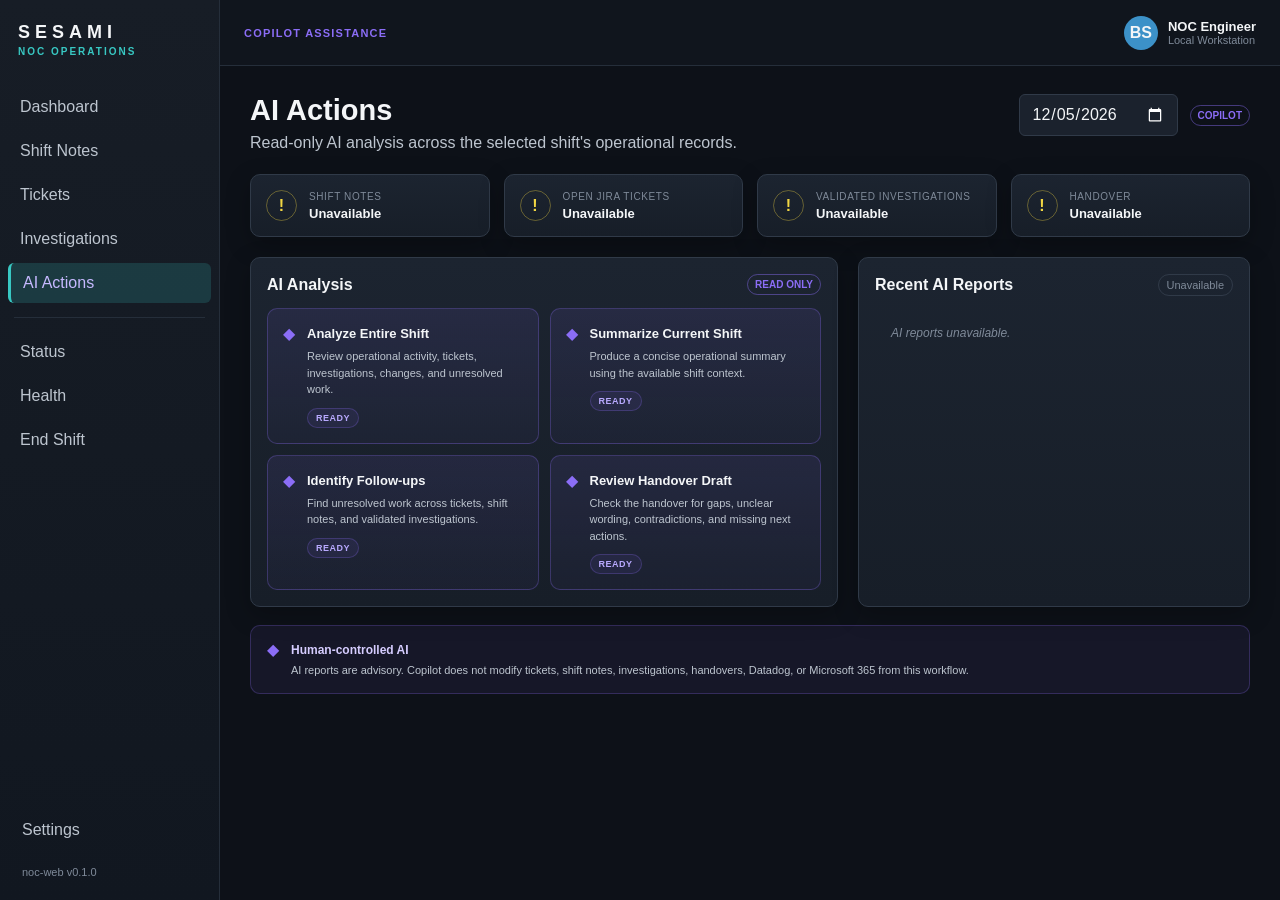
==== frontend/ai-actions.html @ e4ac190d "Complete read-only NOC data integrations" ====
<!DOCTYPE html>
<html lang="en">

<head>
    <meta charset="UTF-8">
    <meta name="viewport" content="width=device-width, initial-scale=1.0">

    <title>SES NOC Operations - AI Actions</title>

    <link rel="stylesheet" href="css/theme.css">
    <link rel="stylesheet" href="css/layout.css">
    <link rel="stylesheet" href="css/components.css">
</head>


<body>

    <div class="app-shell">

        <aside class="sidebar">

            <div class="brand">
                <div class="brand-name">SESAMI</div>
                <div class="brand-subtitle">NOC OPERATIONS</div>
            </div>

            <nav class="nav">

                <a class="nav-item" href="index.html">
                    Dashboard
                </a>

                <a class="nav-item" href="shift-notes.html">
                    Shift Notes
                </a>

                <a class="nav-item" href="tickets.html">
                    Tickets
                </a>

                <a class="nav-item" href="investigations.html">
                    Investigations
                </a>

                <a class="nav-item ai active" href="ai-actions.html">
                    AI Actions
                </a>

                <div class="nav-divider"></div>

                <a class="nav-item" href="#">
                    Status
                </a>

                <a class="nav-item" href="#">
                    Health
                </a>

                <a class="nav-item" href="end-shift.html">
                    End Shift
                </a>

            </nav>

            <div class="sidebar-bottom">

                <div class="nav-item">
                    Settings
                </div>

                <div class="version">
                    noc-web v0.1.0
                </div>

            </div>

        </aside>


        <main class="main">

            <header class="topbar">

                <div class="ai-page-label">
                    COPILOT ASSISTANCE
                </div>

                <div class="profile">

                    <div class="avatar">
                        BS
                    </div>

                    <div>
                        <div class="profile-name">
                            NOC Engineer
                        </div>

                        <div class="profile-subtitle">
                            Local Workstation
                        </div>
                    </div>

                </div>

            </header>


            <section class="content">

                <div class="page-header">

                    <div>

                        <h1>AI Actions</h1>

                        <p>
                            Read-only AI analysis across the selected shift's
                            operational records.
                        </p>

                    </div>

                    <div class="page-controls">

                        <input id="ai-date" class="date-control" type="date">

                        <span class="ai-badge">
                            COPILOT
                        </span>

                    </div>

                </div>


                <!-- CONTEXT -->

                <section class="ai-context-grid">

                    <article class="panel ai-context-card">

                        <div id="context-shift-notes-icon" class="ai-context-status success">
                            ✓
                        </div>

                        <div>
                            <div class="ai-context-label">
                                Shift Notes
                            </div>

                            <div id="context-shift-notes" class="ai-context-value">
                                Checking...
                            </div>
                        </div>

                    </article>


                    <article class="panel ai-context-card">

                        <div id="context-tickets-icon" class="ai-context-status success">
                            ✓
                        </div>

                        <div>
                            <div class="ai-context-label">
                                Open Jira Tickets
                            </div>

                            <div id="context-tickets" class="ai-context-value">
                                Checking...
                            </div>
                        </div>

                    </article>


                    <article class="panel ai-context-card">

                        <div id="context-investigations-icon" class="ai-context-status success">
                            ✓
                        </div>

                        <div>
                            <div class="ai-context-label">
                                Validated Investigations
                            </div>

                            <div id="context-investigations" class="ai-context-value">
                                Checking...
                            </div>
                        </div>

                    </article>


                    <article class="panel ai-context-card">

                        <div id="context-handover-icon" class="ai-context-status warning-text">
                            ○
                        </div>

                        <div>
                            <div class="ai-context-label">
                                Handover
                            </div>

                            <div id="context-handover" class="ai-context-value">
                                Checking...
                            </div>
                        </div>

                    </article>

                </section>


                <section class="ai-layout">

                    <!-- ACTIONS -->

                    <article class="panel">

                        <div class="panel-header">
                            <h2>AI Analysis</h2>

                            <span class="ai-badge">
                                READ ONLY
                            </span>
                        </div>


                        <div class="ai-action-list">

                            <button class="ai-action-card" type="button" data-action="analysis">

                                <div class="ai-action-icon">
                                    ◆
                                </div>

                                <div>

                                    <strong>
                                        Analyze Entire Shift
                                    </strong>

                                    <p>
                                        Review operational activity, tickets,
                                        investigations, changes, and unresolved work.
                                    </p>

                                    <div class="ai-action-state">
                                        Ready
                                    </div>

                                </div>

                            </button>


                            <button class="ai-action-card" type="button" data-action="summary">

                                <div class="ai-action-icon">
                                    ◆
                                </div>

                                <div>

                                    <strong>
                                        Summarize Current Shift
                                    </strong>

                                    <p>
                                        Produce a concise operational summary using
                                        the available shift context.
                                    </p>

                                    <div class="ai-action-state">
                                        Ready
                                    </div>

                                </div>

                            </button>


                            <button class="ai-action-card" type="button" data-action="followups">

                                <div class="ai-action-icon">
                                    ◆
                                </div>

                                <div>

                                    <strong>
                                        Identify Follow-ups
                                    </strong>

                                    <p>
                                        Find unresolved work across tickets,
                                        shift notes, and validated investigations.
                                    </p>

                                    <div class="ai-action-state">
                                        Ready
                                    </div>

                                </div>

                            </button>


                            <button class="ai-action-card" type="button" data-action="handover">

                                <div class="ai-action-icon">
                                    ◆
                                </div>

                                <div>

                                    <strong>
                                        Review Handover Draft
                                    </strong>

                                    <p>
                                        Check the handover for gaps, unclear wording,
                                        contradictions, and missing next actions.
                                    </p>

                                    <div class="ai-action-state">
                                        Ready
                                    </div>

                                </div>

                            </button>

                        </div>

                    </article>


                    <!-- REPORTS -->

                    <article class="panel">

                        <div class="panel-header">

                            <h2>
                                Recent AI Reports
                            </h2>

                            <span id="ai-report-count" class="count-badge">
                                0 reports
                            </span>

                        </div>


                        <div id="ai-report-list" class="ai-report-list">

                        </div>

                    </article>

                </section>


                <!-- SAFETY NOTICE -->

                <section class="ai-safety-notice">

                    <div class="ai-safety-icon">
                        ◆
                    </div>

                    <div>

                        <strong>
                            Human-controlled AI
                        </strong>

                        <p>
                            AI reports are advisory. Copilot does not modify
                            tickets, shift notes, investigations, handovers,
                            Datadog, or Microsoft 365 from this workflow.
                        </p>

                    </div>

                </section>

            </section>

        </main>

    </div>

    <!-- AI REPORT MODAL -->

    <div id="ai-report-modal" class="modal-backdrop hidden">

        <div class="modal-card ai-report-modal">

            <div class="modal-header">

                <div>

                    <div class="ai-report-kicker">
                        AI REPORT
                    </div>

                    <h2 id="ai-report-title">
                    </h2>

                    <p id="ai-report-file">
                    </p>

                </div>

                <button id="close-ai-report" class="modal-close" type="button" aria-label="Close">
                    ×
                </button>

            </div>


            <div id="ai-report-content" class="ai-report-content"></div>


            <div class="modal-actions">

                <button id="close-ai-report-button" class="button" type="button">
                    Close
                </button>

            </div>

        </div>

    </div>

    <script type="module">

        import {
            getAiReport,
            getAiReports,
            getDashboard,
            getShiftNotes,
            getTickets,
            getInvestigations
        } from "./js/api.js";

        const reportModal =
            document.querySelector(
                "#ai-report-modal"
            );


        const reportTitle =
            document.querySelector(
                "#ai-report-title"
            );


        const reportFile =
            document.querySelector(
                "#ai-report-file"
            );


        const reportContent =
            document.querySelector(
                "#ai-report-content"
            );


        const reportCloseX =
            document.querySelector(
                "#close-ai-report"
            );


        const reportCloseButton =
            document.querySelector(
                "#close-ai-report-button"
            );

        const aiDate =
            document.querySelector(
                "#ai-date"
            );

        const reportList =
            document.querySelector(
                "#ai-report-list"
            );

        const reportCount =
            document.querySelector(
                "#ai-report-count"
            );

        const contextShiftNotes =
            document.querySelector(
                "#context-shift-notes"
            );

        const contextShiftNotesIcon =
            document.querySelector(
                "#context-shift-notes-icon"
            );

        const contextTickets =
            document.querySelector(
                "#context-tickets"
            );

        const contextTicketsIcon =
            document.querySelector(
                "#context-tickets-icon"
            );

        const contextInvestigations =
            document.querySelector(
                "#context-investigations"
            );


        const contextInvestigationsIcon =
            document.querySelector(
                "#context-investigations-icon"
            );

        const contextHandover =
            document.querySelector(
                "#context-handover"
            );
        const contextHandoverIcon =
            document.querySelector(
                "#context-handover-icon"
            );

        function getLocalDateString() {

            const now =
                new Date();

            const year =
                now.getFullYear();

            const month =
                String(
                    now.getMonth() + 1
                ).padStart(2, "0");

            const day =
                String(
                    now.getDate()
                ).padStart(2, "0");

            return `${year}-${month}-${day}`;
        }


        aiDate.value =
            getLocalDateString();


        function renderReports(
            reports
        ) {

            reportList.innerHTML = "";


            reportCount.textContent =
                `${reports.length} report${reports.length === 1
                    ? ""
                    : "s"
                }`;


            if (reports.length === 0) {

                reportList.innerHTML = `
            <div class="notes-empty">
                No AI reports available for this shift.
            </div>
        `;

                return;

            }


            for (const report of reports) {

                const button =
                    document.createElement(
                        "button"
                    );

                button.type =
                    "button";

                button.className =
                    "ai-report-row";


                button.innerHTML = `
            <div>

                <strong>
                    ${report.title}
                </strong>

                <span>
                    ${report.file}
                </span>

            </div>

            <span class="report-state">
                Available
            </span>
        `;


                button.addEventListener(
                    "click",
                    () => {

                        openRealReport(
                            report.name
                        );

                    }
                );


                reportList.appendChild(
                    button
                );

            }

        }

        async function loadReports() {

            try {

                const response =
                    await getAiReports(
                        aiDate.value
                    );


                renderReports(
                    response.reports
                );

            } catch (error) {

                console.error(
                    "AI report load failed:",
                    error
                );


                reportCount.textContent =
                    "Unavailable";


                reportList.innerHTML = `
        <div class="notes-empty">
            AI reports unavailable.
        </div>
    `;

            }

        }

        async function loadContext() {

            try {

                const [
                    notes,
                    tickets,
                    investigations,
                    dashboard
                ] = await Promise.all([
                    getShiftNotes(
                        aiDate.value
                    ),
                    getTickets(),
                    getInvestigations(
                        aiDate.value
                    ),
                    getDashboard(
                        aiDate.value
                    )
                ]);


                if (notes.exists) {

                    contextShiftNotes.textContent =
                        `${notes.activity.length} entries`;

                    contextShiftNotesIcon.textContent =
                        "✓";

                    contextShiftNotesIcon.classList.remove(
                        "warning-text"
                    );

                    contextShiftNotesIcon.classList.add(
                        "success"
                    );

                } else {

                    contextShiftNotes.textContent =
                        "Not available";

                    contextShiftNotesIcon.textContent =
                        "○";

                    contextShiftNotesIcon.classList.remove(
                        "success"
                    );

                    contextShiftNotesIcon.classList.add(
                        "warning-text"
                    );

                }


                contextTickets.textContent =
                    `${tickets.tickets.length} record${tickets.tickets.length === 1
                        ? ""
                        : "s"
                    }`;


                contextInvestigations.textContent =
                    `${investigations.count} record${investigations.count === 1
                        ? ""
                        : "s"
                    }`;


                if (investigations.count > 0) {

                    contextInvestigationsIcon.textContent =
                        "✓";

                    contextInvestigationsIcon.classList.remove(
                        "warning-text"
                    );

                    contextInvestigationsIcon.classList.add(
                        "success"
                    );

                } else {

                    contextInvestigationsIcon.textContent =
                        "○";

                    contextInvestigationsIcon.classList.remove(
                        "success"
                    );

                    contextInvestigationsIcon.classList.add(
                        "warning-text"
                    );

                }


                if (dashboard.handover === "created") {

                    contextHandover.textContent =
                        "Created";

                    contextHandoverIcon.textContent =
                        "✓";

                    contextHandoverIcon.classList.remove(
                        "warning-text"
                    );

                    contextHandoverIcon.classList.add(
                        "success"
                    );

                } else {

                    contextHandover.textContent =
                        "Not created";

                    contextHandoverIcon.textContent =
                        "○";

                    contextHandoverIcon.classList.remove(
                        "success"
                    );

                    contextHandoverIcon.classList.add(
                        "warning-text"
                    );

                }


            } catch (error) {

                console.error(
                    "AI context load failed:",
                    error
                );


                contextShiftNotes.textContent =
                    "Unavailable";

                contextTicketsIcon.textContent =
                    "!";

                contextTicketsIcon.classList.remove(
                    "success"
                );

                contextTicketsIcon.classList.add(
                    "warning-text"
                );

                contextShiftNotesIcon.textContent =
                    "!";

                contextShiftNotesIcon.classList.remove(
                    "success"
                );

                contextShiftNotesIcon.classList.add(
                    "warning-text"
                );

                contextTickets.textContent =
                    "Unavailable";

                contextInvestigations.textContent =
                    "Unavailable";

                contextInvestigationsIcon.textContent =
                    "!";

                contextInvestigationsIcon.classList.remove(
                    "success"
                );

                contextInvestigationsIcon.classList.add(
                    "warning-text"
                );

                contextHandover.textContent =
                    "Unavailable";

                contextHandoverIcon.textContent =
                    "!";

                contextHandoverIcon.classList.remove(
                    "success"
                );

                contextHandoverIcon.classList.add(
                    "warning-text"
                );

            }

        }


        async function openRealReport(
            reportName
        ) {

            try {

                const report =
                    await getAiReport(
                        aiDate.value,
                        reportName
                    );


                reportTitle.textContent =
                    report.title;


                reportFile.textContent =
                    report.file;


                reportContent.textContent =
                    report.content;


                reportModal.classList.remove(
                    "hidden"
                );

            } catch (error) {

                console.error(
                    "AI report detail load failed:",
                    error
                );

            }

        }


        function hideReportModal() {

            reportModal.classList.add(
                "hidden"
            );

        }

        aiDate.addEventListener(
            "change",
            () => {

                hideReportModal();

                loadReports();
                loadContext();

            }
        );

        reportCloseX.addEventListener(
            "click",
            hideReportModal
        );


        reportCloseButton.addEventListener(
            "click",
            hideReportModal
        );


        reportModal.addEventListener(
            "click",
            event => {

                if (
                    event.target === reportModal
                ) {

                    hideReportModal();

                }

            }
        );


        document.addEventListener(
            "keydown",
            event => {

                if (
                    event.key === "Escape" &&
                    !reportModal.classList.contains(
                        "hidden"
                    )
                ) {

                    hideReportModal();

                }

            }
        );

        loadReports();
        loadContext();

    </script>

</body>

</html>
---- frontend/css/theme.css ----
:root {
    color-scheme: dark;

    --bg-main: #0d1118;
    --bg-header: #10151d;
    --bg-sidebar: #171d26;
    --bg-card: #1b222d;
    --bg-card-hover: #222b38;
    --bg-input: #151c25;

    --border: #303a48;
    --border-soft: #252e3a;

    --text-primary: #f4f6f8;
    --text-secondary: #bdc5cf;
    --text-muted: #7f8a99;

    --ses-teal: #38c8c3;
    --ses-teal-dark: #187f80;
    --ses-purple: #8b6df6;

    --success: #4bc96b;
    --warning: #f2d743;
    --danger: #ee625e;
    --neutral: #9ca6b3;

    --radius-sm: 6px;
    --radius-md: 10px;
    --radius-lg: 14px;

    --shadow-card: 0 8px 25px rgb(0 0 0 / 25%);
}

* {
    box-sizing: border-box;
}

body {
    margin: 0;
    background: var(--bg-main);
    color: var(--text-primary);
    font-family: "Segoe UI", Arial, sans-serif;
}

button,
input,
select,
textarea {
    font: inherit;
}

button {
    cursor: pointer;
}
---- frontend/css/layout.css ----
.app-shell {
    min-height: 100vh;
    display: grid;
    grid-template-columns: 220px 1fr;
}

.sidebar {
    min-height: 100vh;
    background:
        linear-gradient(180deg,
            #171d26 0%,
            #111720 100%);

    border-right: 1px solid var(--border-soft);

    display: flex;
    flex-direction: column;
}

.brand {
    padding: 22px 18px;
}

.brand-name {
    font-weight: 800;
    letter-spacing: 5px;
    font-size: 18px;
}

.brand-subtitle {
    color: var(--ses-teal);
    font-size: 10px;
    font-weight: 700;
    letter-spacing: 2px;
    margin-top: 3px;
}

.nav {
    padding: 8px;
}

.nav-item {
    display: block;

    color: var(--text-secondary);
    text-decoration: none;

    padding: 11px 12px;
    margin-bottom: 4px;

    border-radius: var(--radius-sm);

    transition:
        background 120ms ease,
        color 120ms ease;
}

.nav-item:hover {
    background: var(--bg-card-hover);
    color: var(--text-primary);
}

.nav-item.active {
    background:
        rgb(56 200 195 / 18%);

    color: var(--text-primary);

    border-left:
        3px solid var(--ses-teal);
}

.nav-item.ai {
    color: #c6b9ff;
}

.nav-divider {
    height: 1px;
    background: var(--border-soft);
    margin: 14px 6px;
}

.sidebar-bottom {
    margin-top: auto;
    padding: 10px;
}

.version {
    color: var(--text-muted);
    font-size: 11px;
    padding: 12px;
}

.main {
    min-width: 0;
}

.topbar {
    height: 66px;

    display: flex;
    align-items: center;
    justify-content: space-between;

    padding: 0 24px;

    background: var(--bg-header);

    border-bottom:
        1px solid var(--border-soft);
}

.search {
    width: 320px;
    max-width: 40vw;

    padding: 10px 13px;

    background: var(--bg-input);
    color: var(--text-primary);

    border:
        1px solid var(--border);

    border-radius:
        var(--radius-sm);
}

.profile {
    display: flex;
    align-items: center;
    gap: 10px;
}

.avatar {
    width: 34px;
    height: 34px;

    border-radius: 50%;

    background: #3c91c8;

    display: grid;
    place-items: center;

    font-weight: 700;
}

.profile-name {
    font-size: 13px;
    font-weight: 600;
}

.profile-subtitle {
    color: var(--text-muted);
    font-size: 11px;
}

.content {
    padding: 28px 30px;
}

.page-header {
    display: flex;
    justify-content: space-between;
    align-items: flex-start;

    margin-bottom: 22px;
}

.page-header h1 {
    margin: 0;
    font-size: 29px;
}

.page-header p {
    margin: 7px 0 0;
    color: var(--text-secondary);
}

.page-controls {
    display: flex;
    gap: 12px;
    align-items: center;
}

.date-control {
    background: var(--bg-card);
    color: var(--text-primary);

    border:
        1px solid var(--border);

    border-radius:
        var(--radius-sm);

    padding: 10px 12px;
}

.ready-badge {
    background: var(--success);
    color: #08140d;

    font-weight: 800;
    font-size: 12px;

    border-radius:
        var(--radius-sm);

    padding: 12px 18px;
}

.metrics {
    display: grid;

    grid-template-columns:
        repeat(4, minmax(0, 1fr));

    gap: 16px;

    margin-bottom: 16px;
}

.dashboard-grid {
    display: grid;
    grid-template-columns: 1.7fr 1fr;
    gap: 20px;

    margin-bottom: 16px;
}

.lower-grid {
    display: grid;
    grid-template-columns: 1fr 1.4fr;
    gap: 20px;

    margin-bottom: 16px;
}

.dependency-bar {
    display: flex;
    flex-wrap: wrap;
    gap: 24px;

    padding: 12px 15px;

    border:
        1px solid var(--border-soft);

    border-radius:
        var(--radius-md);

    background:
        var(--bg-secondary);

    color:
        var(--text-secondary);

    font-size: 12px;
}

@media (max-width: 1050px) {

    .metrics {
        grid-template-columns:
            repeat(2, 1fr);
    }

    .dashboard-grid,
    .lower-grid {
        grid-template-columns: 1fr;
    }
}

@media (max-width: 760px) {

    .app-shell {
        grid-template-columns: 1fr;
    }

    .sidebar {
        display: none;
    }

    .content {
        padding: 16px;
    }

    .page-header {
        flex-direction: column;
        gap: 15px;
    }

    .metrics {
        grid-template-columns: 1fr;
    }
}
---- frontend/css/components.css ----
.metric-card,
.panel {
    background:
        linear-gradient(180deg,
            #1c2430 0%,
            #171e28 100%);

    border:
        1px solid var(--border);

    border-radius:
        var(--radius-md);

    box-shadow:
        var(--shadow-card);
}

.metric-card {
    padding: 17px;
}

.metric-label {
    color:
        var(--text-secondary);

    font-size: 13px;
}

.metric-value {
    margin-top: 8px;

    font-size: 31px;
    font-weight: 750;
}

.metric-value.small {
    font-size: 21px;
}

.teal {
    color: var(--ses-teal);
}

.purple {
    color: var(--ses-purple);
}

.yellow {
    color: var(--warning);
}

.metric-subtitle {
    margin-top: 4px;
    color: var(--text-muted);
    font-size: 11px;
}

.panel {
    padding: 16px;
}

.panel-header {
    display: flex;
    align-items: center;
    justify-content: space-between;

    margin-bottom: 13px;
}

.panel-header h2 {
    margin: 0;
    font-size: 16px;
}

.panel-header a {
    color: var(--ses-teal);
    text-decoration: none;
    font-size: 12px;
}

table {
    width: 100%;
    border-collapse: collapse;
}

th {
    color: var(--text-muted);
    font-size: 11px;
    font-weight: 600;
    text-align: left;

    padding: 9px 8px;

    border-bottom:
        1px solid var(--border);
}

td {
    padding: 10px 8px;

    border-bottom:
        1px solid var(--border-soft);

    font-size: 12px;
}

.status {
    display: inline-flex;

    padding: 4px 7px;

    border-radius: 999px;

    font-size: 10px;
    font-weight: 700;
}

.status-red {
    background:
        rgb(238 98 94 / 18%);

    color: #ff827e;
}

.status-blue {
    background:
        rgb(56 145 200 / 18%);

    color: #6bc4ff;
}

.warning-text {
    color: var(--warning);
}

.activity-row {
    display: grid;
    grid-template-columns: 55px 1fr;
    gap: 10px;

    padding: 8px 0;

    border-bottom:
        1px solid var(--border-soft);

    color:
        var(--text-secondary);

    font-size: 12px;
}

.activity-time {
    color: var(--text-muted);
}

.ai-badge {
    color: var(--ses-purple);

    font-size: 10px;
    font-weight: 800;

    border:
        1px solid rgb(139 109 246 / 45%);

    border-radius: 999px;

    padding: 4px 7px;
}

.ai-insight {
    display: grid;
    gap: 9px;

    margin-bottom: 14px;
}

.insight-row {
    display: flex;
    gap: 10px;

    padding: 9px;

    background:
        var(--bg-secondary);

    border-radius:
        var(--radius-sm);
}

.insight-row p {
    margin: 3px 0 0;

    color:
        var(--text-secondary);

    font-size: 11px;
}

.warning {
    color: var(--warning);
}

.purple-insight {
    color: var(--ses-purple);
}

.button {
    display: inline-flex;

    align-items: center;
    justify-content: center;

    padding: 10px 13px;

    border:
        1px solid var(--border);

    border-radius:
        var(--radius-sm);

    background:
        var(--bg-card-hover);

    color:
        var(--text-primary);

    text-decoration: none;

    font-weight: 600;
    font-size: 12px;
}

.button:hover {
    filter: brightness(1.12);
}

.button.primary {
    background: var(--ses-teal);
    border-color: var(--ses-teal);

    color: #071414;
}

.purple-button {
    background:
        rgb(139 109 246 / 22%);

    border-color:
        rgb(139 109 246 / 60%);

    color: #d6cdff;
}

.quick-actions {
    display: flex;
    flex-wrap: wrap;
    gap: 9px;
}

.dot {
    display: inline-block;

    width: 8px;
    height: 8px;

    margin-right: 5px;

    border-radius: 50%;
}

.green-dot {
    background: var(--success);

    box-shadow:
        0 0 7px rgb(75 201 107 / 55%);
}

/* Ticket rows that require NOC review */
.ticket-review {
    background: rgb(242 215 67 / 6%);
}

.ticket-review td:first-child {
    border-left: 3px solid var(--warning);
}

.ticket-review:hover {
    background: rgb(242 215 67 / 10%);
}

.ticket-toolbar {
    display: flex;
    align-items: center;
    flex-wrap: wrap;
    gap: 10px;

    margin-bottom: 16px;
}

.filter-control {
    min-width: 150px;

    padding: 9px 11px;

    background: var(--bg-input);
    color: var(--text-primary);

    border:
        1px solid var(--border);

    border-radius:
        var(--radius-sm);
}

.review-filter {
    display: flex;
    align-items: center;
    gap: 7px;

    color:
        var(--text-secondary);

    font-size: 12px;
}

.toolbar-spacer {
    flex: 1;
}

.ticket-layout {
    display: grid;

    grid-template-columns:
        minmax(0, 1.65fr) minmax(300px, 0.85fr);

    gap: 20px;
}

.ticket-table-wrap {
    overflow-x: auto;
}

.ticket-table {
    min-width: 750px;
}

.selectable-row {
    cursor: pointer;

    transition:
        background 120ms ease;
}

.selectable-row:hover {
    background:
        rgb(56 200 195 / 6%);
}

.selected-row {
    background:
        rgb(56 200 195 / 10%);
}

.selected-row td:first-child {
    border-left:
        3px solid var(--ses-teal);
}

.count-badge {
    color: var(--text-muted);

    font-size: 11px;

    border:
        1px solid var(--border);

    border-radius: 999px;

    padding: 4px 8px;
}

.ticket-details {
    min-height: 430px;
}

.details-empty {
    min-height: 390px;

    display: flex;
    flex-direction: column;
    align-items: center;
    justify-content: center;

    text-align: center;

    color: var(--text-muted);
}

.details-empty-icon {
    color: var(--ses-teal);

    font-size: 32px;

    margin-bottom: 10px;
}

.details-empty h2 {
    margin: 0 0 8px;

    color: var(--text-primary);
}

.details-empty p {
    max-width: 280px;

    margin: 0;

    line-height: 1.5;
}

.hidden {
    display: none !important;
}

.ticket-title-row {
    display: flex;
    justify-content: space-between;
    gap: 15px;

    margin-bottom: 20px;
}

.detail-ticket-id {
    color: var(--ses-teal);

    font-size: 12px;
    font-weight: 800;

    margin-bottom: 4px;
}

.detail-summary {
    margin: 0;

    font-size: 17px;
    line-height: 1.4;
}

.ownership-section {
    margin-top: 18px;

    border-top:
        1px solid var(--border-soft);

    padding-top: 15px;
}

.ownership-heading {
    margin-bottom: 12px;

    font-size: 10px;
    font-weight: 900;

    letter-spacing: 1.3px;
}

.jira-heading {
    color: var(--ses-teal);
}

.noc-heading {
    color: var(--success);
}

.details-grid {
    display: grid;

    grid-template-columns:
        repeat(2, minmax(0, 1fr));

    gap: 12px;
}

.detail-field {
    background: var(--bg-secondary);

    border:
        1px solid var(--border-soft);

    border-radius:
        var(--radius-sm);

    padding: 10px;
}

.detail-field.full {
    grid-column: 1 / -1;
}

.detail-field label {
    display: block;

    color:
        var(--text-muted);

    font-size: 10px;

    margin-bottom: 5px;
}

.detail-field div {
    color:
        var(--text-primary);

    font-size: 12px;

    line-height: 1.45;
}

.ticket-actions {
    display: flex;
    flex-wrap: wrap;
    gap: 8px;

    margin-top: 18px;
}

.danger-outline {
    border-color:
        rgb(238 98 94 / 55%);

    color: #ff8985;

    background:
        rgb(238 98 94 / 7%);
}

@media (max-width: 1100px) {

    .ticket-layout {
        grid-template-columns: 1fr;
    }

    .ticket-details {
        min-height: auto;
    }
}

.notes-summary {
    display: flex;
    flex-wrap: wrap;
    gap: 12px;

    margin-bottom: 18px;
}

.notes-summary-item {
    min-width: 150px;

    display: flex;
    flex-direction: column;
    gap: 4px;

    padding: 10px 13px;

    background: var(--bg-card);

    border: 1px solid var(--border);

    border-radius: var(--radius-sm);
}

.summary-label {
    color: var(--text-muted);
    font-size: 10px;
    text-transform: uppercase;
    letter-spacing: 0.7px;
}

.notes-summary-item strong {
    font-size: 12px;
}

.notes-container {
    display: grid;
    gap: 14px;
}

.note-section {
    padding: 0;
    overflow: hidden;
}

.note-section-header {
    display: flex;
    align-items: center;
    justify-content: space-between;

    padding: 13px 16px;

    background:
        rgb(56 200 195 / 5%);

    border-bottom:
        1px solid var(--border-soft);
}

.note-section-header h2 {
    margin: 0;

    font-size: 14px;
}

.note-entry {
    display: grid;
    grid-template-columns: 70px 1fr;
    gap: 12px;

    padding: 11px 16px;

    border-bottom:
        1px solid var(--border-soft);
}

.note-entry:last-child {
    border-bottom: 0;
}

.note-time {
    color: var(--ses-teal);

    font-size: 11px;
    font-weight: 700;
}

.note-body {
    color: var(--text-secondary);

    font-size: 12px;
    line-height: 1.5;
}

.notes-empty {
    padding: 17px 16px;

    color: var(--text-muted);

    font-size: 12px;

    font-style: italic;
}

.modal-backdrop {
    position: fixed;
    inset: 0;

    z-index: 100;

    display: grid;
    place-items: center;

    padding: 20px;

    background:
        rgb(0 0 0 / 65%);
}

.modal-card {
    width: min(560px, 100%);

    background:
        var(--bg-card);

    border:
        1px solid var(--border);

    border-radius:
        var(--radius-lg);

    box-shadow:
        0 18px 60px rgb(0 0 0 / 45%);

    padding: 20px;
}

.modal-header {
    display: flex;
    justify-content: space-between;
    gap: 15px;

    margin-bottom: 20px;
}

.modal-header h2 {
    margin: 0;

    font-size: 19px;
}

.modal-header p {
    margin: 5px 0 0;

    color: var(--text-secondary);

    font-size: 12px;
}

.modal-close {
    width: 32px;
    height: 32px;

    border: 0;

    background: transparent;

    color: var(--text-muted);

    font-size: 24px;

    border-radius:
        var(--radius-sm);
}

.modal-close:hover {
    background:
        var(--bg-card-hover);

    color:
        var(--text-primary);
}

.form-label {
    display: block;

    margin:
        14px 0 7px;

    color:
        var(--text-secondary);

    font-size: 11px;
    font-weight: 700;
}

.form-control {
    width: 100%;

    padding: 10px 11px;

    background:
        var(--bg-input);

    color:
        var(--text-primary);

    border:
        1px solid var(--border);

    border-radius:
        var(--radius-sm);
}

.note-textarea {
    resize: vertical;

    min-height: 120px;
}

.modal-actions {
    display: flex;
    justify-content: flex-end;
    gap: 9px;

    margin-top: 20px;
}

@media (max-width: 650px) {

    .note-entry {
        grid-template-columns: 1fr;
        gap: 5px;
    }

    .notes-summary {
        display: grid;
        grid-template-columns: 1fr;
    }
}

.investigation-layout {
    display: grid;

    grid-template-columns:
        minmax(300px, 0.8fr) minmax(0, 1.5fr);

    gap: 20px;
}

.investigation-list-panel,
.investigation-details {
    min-height: 610px;
}

.investigation-list {
    display: grid;
    gap: 10px;
}

.investigation-card {
    width: 100%;

    text-align: left;

    padding: 14px;

    background:
        var(--bg-secondary);

    color:
        var(--text-primary);

    border:
        1px solid var(--border-soft);

    border-radius:
        var(--radius-sm);

    cursor: pointer;

    transition:
        background 120ms ease,
        border-color 120ms ease;
}

.investigation-card:hover {
    background:
        var(--bg-card-hover);

    border-color:
        var(--border);
}

.selected-investigation {
    border-color:
        var(--ses-teal);

    background:
        rgb(56 200 195 / 7%);
}

.investigation-card-top {
    display: flex;
    justify-content: space-between;
    gap: 12px;
}

.investigation-card-title {
    font-size: 13px;
    font-weight: 700;

    margin-bottom: 5px;
}

.investigation-card-name {
    color:
        var(--text-muted);

    font-size: 10px;
}

.investigation-card-meta {
    margin-top: 12px;

    color:
        var(--text-secondary);

    font-size: 10px;
}

.ready-outline {
    display: inline-flex;
    align-items: center;

    height: fit-content;

    padding: 4px 7px;

    color: var(--success);

    border:
        1px solid rgb(75 201 107 / 45%);

    border-radius: 999px;

    font-size: 9px;
    font-weight: 800;
}

.investigation-detail-header {
    display: flex;
    justify-content: space-between;
    gap: 15px;

    margin-bottom: 14px;
}

.investigation-detail-header h2 {
    margin: 4px 0 0;

    font-size: 18px;
}

.investigation-meta {
    display: grid;

    grid-template-columns:
        repeat(2, minmax(0, 1fr));

    gap: 10px;

    margin-bottom: 18px;
}

.investigation-meta div {
    padding: 10px;

    background:
        var(--bg-secondary);

    border:
        1px solid var(--border-soft);

    border-radius:
        var(--radius-sm);
}

.investigation-meta label {
    display: block;

    margin-bottom: 5px;

    color:
        var(--text-muted);

    font-size: 9px;

    text-transform: uppercase;
    letter-spacing: 0.7px;
}

.investigation-meta span {
    font-size: 11px;
}

.investigation-section {
    padding: 14px 0;

    border-top:
        1px solid var(--border-soft);
}

.investigation-section h3 {
    margin: 0 0 7px;

    color:
        var(--ses-teal);

    font-size: 11px;

    text-transform: uppercase;
    letter-spacing: 0.8px;
}

.investigation-section p {
    margin: 0;

    color:
        var(--text-secondary);

    font-size: 12px;
    line-height: 1.6;
}

.investigation-warning {
    margin-top: 17px;

    padding: 12px;

    background:
        rgb(242 215 67 / 7%);

    border:
        1px solid rgb(242 215 67 / 25%);

    border-radius:
        var(--radius-sm);
}

.investigation-warning strong {
    color:
        var(--warning);

    font-size: 11px;
}

.investigation-warning p {
    margin: 5px 0 0;

    color:
        var(--text-secondary);

    font-size: 11px;
    line-height: 1.5;
}

@media (max-width: 1000px) {

    .investigation-layout {
        grid-template-columns: 1fr;
    }

    .investigation-list-panel,
    .investigation-details {
        min-height: auto;
    }
}

.ai-page-label {
    color: var(--ses-purple);

    font-size: 11px;
    font-weight: 800;

    letter-spacing: 1.2px;
}

.ai-context-grid {
    display: grid;

    grid-template-columns:
        repeat(4, minmax(0, 1fr));

    gap: 14px;

    margin-bottom: 20px;
}

.ai-context-card {
    display: flex;
    align-items: center;
    gap: 12px;

    padding: 15px;
}

.ai-context-status {
    width: 31px;
    height: 31px;

    display: grid;
    place-items: center;

    flex: 0 0 auto;

    border-radius: 50%;

    background:
        var(--bg-secondary);

    font-weight: 900;
}

.ai-context-status.success {
    color: var(--success);

    border:
        1px solid rgb(75 201 107 / 35%);
}

.ai-context-status.warning-text {
    color: var(--warning);

    border:
        1px solid rgb(242 215 67 / 35%);
}

.ai-context-label {
    color: var(--text-muted);

    font-size: 10px;

    text-transform: uppercase;
    letter-spacing: 0.6px;
}

.ai-context-value {
    margin-top: 4px;

    color: var(--text-primary);

    font-size: 13px;
    font-weight: 700;
}

.ai-layout {
    display: grid;

    grid-template-columns:
        minmax(0, 1.2fr) minmax(320px, 0.8fr);

    gap: 20px;

    margin-bottom: 18px;
}

.ai-action-list {
    display: grid;

    grid-template-columns:
        repeat(2, minmax(0, 1fr));

    gap: 11px;
}

.ai-action-card {
    display: flex;
    align-items: flex-start;
    gap: 12px;

    width: 100%;

    text-align: left;

    padding: 15px;

    color: var(--text-primary);

    background:
        linear-gradient(180deg,
            rgb(139 109 246 / 10%),
            rgb(139 109 246 / 4%));

    border:
        1px solid rgb(139 109 246 / 28%);

    border-radius:
        var(--radius-md);

    cursor: pointer;

    transition:
        background 120ms ease,
        border-color 120ms ease,
        transform 120ms ease;
}

.ai-action-card:hover {
    background:
        rgb(139 109 246 / 14%);

    border-color:
        rgb(139 109 246 / 55%);

    transform:
        translateY(-1px);
}

.ai-action-icon {
    color: var(--ses-purple);

    font-size: 16px;
}

.ai-action-card strong {
    font-size: 13px;
}

.ai-action-card p {
    margin: 6px 0 0;

    color:
        var(--text-secondary);

    font-size: 11px;
    line-height: 1.5;
}

.ai-report-list {
    display: grid;
    gap: 8px;
}

.ai-report-row {
    width: 100%;

    display: flex;
    justify-content: space-between;
    align-items: center;
    gap: 12px;

    padding: 12px;

    text-align: left;

    color: var(--text-primary);

    background:
        var(--bg-secondary);

    border:
        1px solid var(--border-soft);

    border-radius:
        var(--radius-sm);

    cursor: pointer;
}

.ai-report-row:hover {
    border-color:
        rgb(139 109 246 / 45%);

    background:
        rgb(139 109 246 / 7%);
}

.ai-report-row strong {
    display: block;

    font-size: 12px;
}

.ai-report-row span {
    display: block;

    margin-top: 4px;

    color:
        var(--text-muted);

    font-size: 10px;
}

.ai-report-row .report-state {
    color: var(--ses-purple);

    font-size: 10px;
    font-weight: 700;
}

.ai-safety-notice {
    display: flex;
    gap: 12px;

    padding: 14px 16px;

    background:
        rgb(139 109 246 / 7%);

    border:
        1px solid rgb(139 109 246 / 25%);

    border-radius:
        var(--radius-md);
}

.ai-safety-icon {
    color: var(--ses-purple);
}

.ai-safety-notice strong {
    color: #d6cdff;

    font-size: 12px;
}

.ai-safety-notice p {
    margin: 4px 0 0;

    color:
        var(--text-secondary);

    font-size: 11px;
    line-height: 1.5;
}

@media (max-width: 1050px) {

    .ai-context-grid {
        grid-template-columns:
            repeat(2, 1fr);
    }

    .ai-layout {
        grid-template-columns: 1fr;
    }
}

@media (max-width: 700px) {

    .ai-context-grid,
    .ai-action-list {
        grid-template-columns: 1fr;
    }
}

.ai-report-modal {
    width: min(680px, 100%);
}

.ai-report-kicker {
    margin-bottom: 5px;

    color: var(--ses-purple);

    font-size: 9px;
    font-weight: 900;

    letter-spacing: 1.2px;
}

.ai-report-content {
    display: grid;

    gap: 9px;

    max-height: 55vh;

    overflow-y: auto;
}

.ai-report-item {
    padding: 12px 13px;

    background:
        rgb(139 109 246 / 6%);

    border:
        1px solid rgb(139 109 246 / 18%);

    border-radius:
        var(--radius-sm);
}

.ai-report-item strong {
    color: #d6cdff;

    font-size: 12px;
}

.ai-report-item p {
    margin: 5px 0 0;

    color:
        var(--text-secondary);

    font-size: 11px;
    line-height: 1.55;
}

.ai-action-state {
    display: inline-flex;

    margin-top: 10px;

    padding: 4px 8px;

    border-radius: 999px;

    background:
        rgb(139 109 246 / 8%);

    border:
        1px solid rgb(139 109 246 / 25%);

    color:
        #b9aaff;

    font-size: 9px;
    font-weight: 800;

    text-transform: uppercase;
    letter-spacing: 0.5px;
}


.ai-action-card.is-running {
    border-color:
        rgb(242 215 67 / 45%);

    background:
        rgb(242 215 67 / 5%);
}


.ai-action-card.is-running .ai-action-state {
    color:
        var(--warning);

    border-color:
        rgb(242 215 67 / 35%);
}


.ai-action-card.is-complete {
    border-color:
        rgb(75 201 107 / 40%);

    background:
        rgb(75 201 107 / 5%);
}


.ai-action-card.is-complete .ai-action-state {
    color:
        var(--success);

    border-color:
        rgb(75 201 107 / 35%);
}

.end-shift-label {
    color: var(--ses-teal);

    font-size: 11px;
    font-weight: 800;

    letter-spacing: 1.2px;
}

.end-ready-badge {
    padding: 7px 10px;

    color: var(--success);

    background:
        rgb(75 201 107 / 7%);

    border:
        1px solid rgb(75 201 107 / 30%);

    border-radius: 999px;

    font-size: 9px;
    font-weight: 900;

    letter-spacing: 0.6px;
}

.end-shift-layout {
    display: grid;

    grid-template-columns:
        minmax(0, 1.35fr) minmax(320px, 0.65fr);

    gap: 20px;
}

.readiness-list {
    display: grid;
    gap: 9px;
}

.readiness-row {
    display: grid;

    grid-template-columns:
        36px 1fr auto;

    align-items: center;

    gap: 12px;

    padding: 13px;

    background:
        var(--bg-secondary);

    border:
        1px solid var(--border-soft);

    border-radius:
        var(--radius-sm);
}

.readiness-icon {
    width: 30px;
    height: 30px;

    display: grid;
    place-items: center;

    border-radius: 50%;

    font-weight: 900;
}

.readiness-icon.success {
    color: var(--success);

    background:
        rgb(75 201 107 / 7%);

    border:
        1px solid rgb(75 201 107 / 30%);
}

.readiness-copy strong {
    font-size: 12px;
}

.readiness-copy p {
    margin: 4px 0 0;

    color:
        var(--text-secondary);

    font-size: 10px;
    line-height: 1.45;
}

.readiness-state {
    font-size: 9px;
    font-weight: 900;

    letter-spacing: 0.5px;
}

.success-text {
    color: var(--success);
}

.handover-status-panel {
    display: flex;
    flex-direction: column;

    min-height: 510px;
}

.handover-pending-badge {
    padding: 4px 8px;

    color: var(--warning);

    background:
        rgb(242 215 67 / 6%);

    border:
        1px solid rgb(242 215 67 / 28%);

    border-radius: 999px;

    font-size: 9px;
    font-weight: 900;
}

.handover-empty-state {
    flex: 1;

    display: flex;
    flex-direction: column;

    align-items: center;
    justify-content: center;

    text-align: center;

    padding: 28px 20px;
}

.handover-icon {
    color: var(--warning);

    font-size: 36px;

    margin-bottom: 8px;
}

.handover-empty-state h3 {
    margin: 0 0 8px;

    font-size: 16px;
}

.handover-empty-state p {
    max-width: 310px;

    margin: 0 0 18px;

    color:
        var(--text-secondary);

    font-size: 11px;
    line-height: 1.55;
}

.generate-handover {
    min-width: 170px;
}

.handover-safety-note {
    padding: 12px;

    background:
        rgb(56 200 195 / 5%);

    border:
        1px solid rgb(56 200 195 / 18%);

    border-radius:
        var(--radius-sm);
}

.handover-safety-note strong {
    color: var(--ses-teal);

    font-size: 10px;
}

.handover-safety-note p {
    margin: 4px 0 0;

    color:
        var(--text-secondary);

    font-size: 10px;
    line-height: 1.45;
}

@media (max-width: 1000px) {

    .end-shift-layout {
        grid-template-columns: 1fr;
    }

    .handover-status-panel {
        min-height: 400px;
    }
}

.handover-preview {
    display: grid;
    gap: 14px;
}

.handover-preview-header {
    padding-bottom: 12px;

    border-bottom:
        1px solid var(--border-soft);
}

.handover-preview-header h3 {
    margin: 6px 0 2px;

    font-size: 16px;
}

.handover-preview-header p {
    margin: 0;

    color: var(--text-muted);

    font-size: 10px;
}

.handover-preview-content {
    max-height: 340px;

    overflow-y: auto;

    padding: 13px;

    background:
        var(--bg-secondary);

    border:
        1px solid var(--border-soft);

    border-radius:
        var(--radius-sm);
}

.handover-preview-content h4 {
    margin: 14px 0 5px;

    color: var(--ses-teal);

    font-size: 10px;

    text-transform: uppercase;
    letter-spacing: 0.6px;
}

.handover-preview-content h4:first-child {
    margin-top: 0;
}

.handover-preview-content p {
    margin: 0;

    color: var(--text-secondary);

    font-size: 11px;
    line-height: 1.55;
}

.handover-preview-actions {
    display: flex;
    justify-content: flex-end;
    gap: 8px;
}

.delivery-options {
    display: grid;
    gap: 9px;
}

.delivery-option {
    display: flex;
    align-items: flex-start;
    gap: 11px;

    padding: 12px;

    background: var(--bg-secondary);

    border:
        1px solid var(--border-soft);

    border-radius:
        var(--radius-sm);

    cursor: pointer;
}

.delivery-option:hover {
    border-color:
        rgb(56 200 195 / 35%);
}

.delivery-option input {
    margin-top: 3px;

    accent-color:
        var(--ses-teal);
}

.delivery-option strong {
    font-size: 12px;
}

.delivery-option p {
    margin: 4px 0 0;

    color:
        var(--text-secondary);

    font-size: 10px;
    line-height: 1.45;
}

.recipient-field {
    margin-top: 15px;
}

.email-preview-modal {
    width: min(760px, 100%);
}

.email-preview-kicker {
    margin-bottom: 5px;

    color: var(--ses-teal);

    font-size: 9px;
    font-weight: 900;

    letter-spacing: 1.1px;
}

.email-preview-metadata {
    display: grid;
    gap: 8px;

    margin-bottom: 14px;
}

.email-preview-metadata div {
    padding: 10px 12px;

    background:
        var(--bg-secondary);

    border:
        1px solid var(--border-soft);

    border-radius:
        var(--radius-sm);
}

.email-preview-metadata label {
    display: block;

    margin-bottom: 4px;

    color: var(--text-muted);

    font-size: 9px;

    text-transform: uppercase;
    letter-spacing: 0.6px;
}

.email-preview-metadata span {
    color: var(--text-primary);

    font-size: 11px;
}

.email-preview-body {
    max-height: 360px;

    overflow-y: auto;

    padding: 15px;

    background:
        var(--bg-secondary);

    border:
        1px solid var(--border-soft);

    border-radius:
        var(--radius-sm);
}

.email-preview-body h3 {
    margin: 0;

    font-size: 16px;
}

.email-preview-date {
    margin: 3px 0 16px !important;

    color: var(--text-muted) !important;

    font-size: 10px !important;
}

.email-preview-body h4 {
    margin: 14px 0 5px;

    color: var(--ses-teal);

    font-size: 10px;

    text-transform: uppercase;
    letter-spacing: 0.6px;
}

.email-preview-body p {
    margin: 0;

    color: var(--text-secondary);

    font-size: 11px;
    line-height: 1.55;
}

.email-preview-warning {
    margin-top: 12px;

    padding: 11px 12px;

    background:
        rgb(242 215 67 / 6%);

    border:
        1px solid rgb(242 215 67 / 24%);

    border-radius:
        var(--radius-sm);
}

.email-preview-warning strong {
    color: var(--warning);

    font-size: 10px;
}

.email-preview-warning p {
    margin: 4px 0 0;

    color: var(--text-secondary);

    font-size: 10px;
}
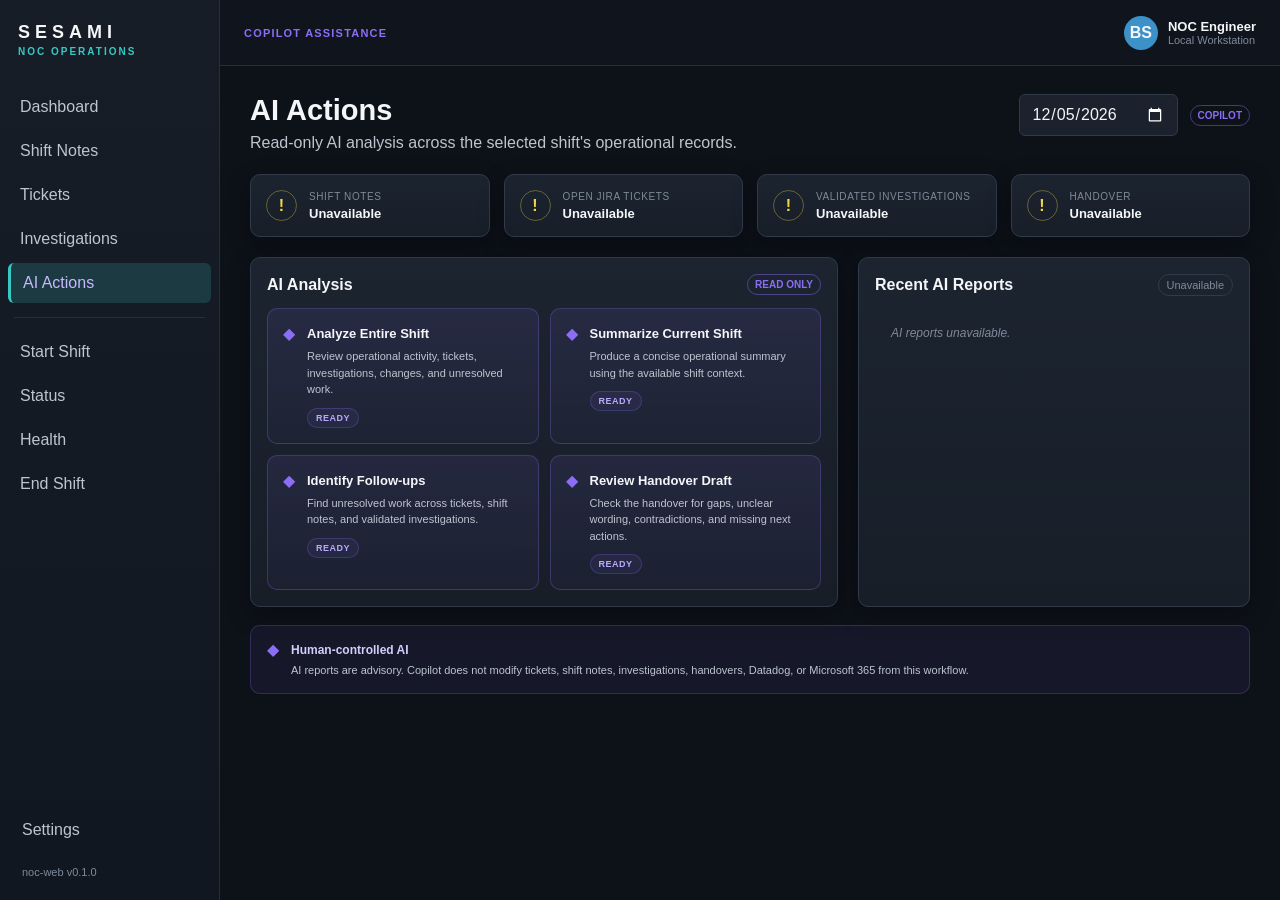
==== commit 6fc57b5f: "Add controlled start shift workflow" ====
--- a/frontend/ai-actions.html
+++ b/frontend/ai-actions.html
@@ -1,1006 +1,1010 @@
-<!DOCTYPE html>
-<html lang="en">
-
-<head>
-    <meta charset="UTF-8">
-    <meta name="viewport" content="width=device-width, initial-scale=1.0">
-
-    <title>SES NOC Operations - AI Actions</title>
-
-    <link rel="stylesheet" href="css/theme.css">
-    <link rel="stylesheet" href="css/layout.css">
-    <link rel="stylesheet" href="css/components.css">
-</head>
-
-
-<body>
-
-    <div class="app-shell">
-
-        <aside class="sidebar">
-
-            <div class="brand">
-                <div class="brand-name">SESAMI</div>
-                <div class="brand-subtitle">NOC OPERATIONS</div>
-            </div>
-
-            <nav class="nav">
-
-                <a class="nav-item" href="index.html">
-                    Dashboard
-                </a>
-
-                <a class="nav-item" href="shift-notes.html">
-                    Shift Notes
-                </a>
-
-                <a class="nav-item" href="tickets.html">
-                    Tickets
-                </a>
-
-                <a class="nav-item" href="investigations.html">
-                    Investigations
-                </a>
-
-                <a class="nav-item ai active" href="ai-actions.html">
-                    AI Actions
-                </a>
-
-                <div class="nav-divider"></div>
-
-                <a class="nav-item" href="#">
-                    Status
-                </a>
-
-                <a class="nav-item" href="#">
-                    Health
-                </a>
-
-                <a class="nav-item" href="end-shift.html">
-                    End Shift
-                </a>
-
-            </nav>
-
-            <div class="sidebar-bottom">
-
-                <div class="nav-item">
-                    Settings
-                </div>
-
-                <div class="version">
-                    noc-web v0.1.0
-                </div>
-
-            </div>
-
-        </aside>
-
-
-        <main class="main">
-
-            <header class="topbar">
-
-                <div class="ai-page-label">
-                    COPILOT ASSISTANCE
-                </div>
-
-                <div class="profile">
-
-                    <div class="avatar">
-                        BS
-                    </div>
-
-                    <div>
-                        <div class="profile-name">
-                            NOC Engineer
-                        </div>
-
-                        <div class="profile-subtitle">
-                            Local Workstation
-                        </div>
-                    </div>
-
-                </div>
-
-            </header>
-
-
-            <section class="content">
-
-                <div class="page-header">
-
-                    <div>
-
-                        <h1>AI Actions</h1>
-
-                        <p>
-                            Read-only AI analysis across the selected shift's
-                            operational records.
-                        </p>
-
-                    </div>
-
-                    <div class="page-controls">
-
-                        <input id="ai-date" class="date-control" type="date">
-
-                        <span class="ai-badge">
-                            COPILOT
-                        </span>
-
-                    </div>
-
-                </div>
-
-
-                <!-- CONTEXT -->
-
-                <section class="ai-context-grid">
-
-                    <article class="panel ai-context-card">
-
-                        <div id="context-shift-notes-icon" class="ai-context-status success">
-                            ✓
-                        </div>
-
-                        <div>
-                            <div class="ai-context-label">
-                                Shift Notes
-                            </div>
-
-                            <div id="context-shift-notes" class="ai-context-value">
-                                Checking...
-                            </div>
-                        </div>
-
-                    </article>
-
-
-                    <article class="panel ai-context-card">
-
-                        <div id="context-tickets-icon" class="ai-context-status success">
-                            ✓
-                        </div>
-
-                        <div>
-                            <div class="ai-context-label">
-                                Open Jira Tickets
-                            </div>
-
-                            <div id="context-tickets" class="ai-context-value">
-                                Checking...
-                            </div>
-                        </div>
-
-                    </article>
-
-
-                    <article class="panel ai-context-card">
-
-                        <div id="context-investigations-icon" class="ai-context-status success">
-                            ✓
-                        </div>
-
-                        <div>
-                            <div class="ai-context-label">
-                                Validated Investigations
-                            </div>
-
-                            <div id="context-investigations" class="ai-context-value">
-                                Checking...
-                            </div>
-                        </div>
-
-                    </article>
-
-
-                    <article class="panel ai-context-card">
-
-                        <div id="context-handover-icon" class="ai-context-status warning-text">
-                            ○
-                        </div>
-
-                        <div>
-                            <div class="ai-context-label">
-                                Handover
-                            </div>
-
-                            <div id="context-handover" class="ai-context-value">
-                                Checking...
-                            </div>
-                        </div>
-
-                    </article>
-
-                </section>
-
-
-                <section class="ai-layout">
-
-                    <!-- ACTIONS -->
-
-                    <article class="panel">
-
-                        <div class="panel-header">
-                            <h2>AI Analysis</h2>
-
-                            <span class="ai-badge">
-                                READ ONLY
-                            </span>
-                        </div>
-
-
-                        <div class="ai-action-list">
-
-                            <button class="ai-action-card" type="button" data-action="analysis">
-
-                                <div class="ai-action-icon">
-                                    ◆
-                                </div>
-
-                                <div>
-
-                                    <strong>
-                                        Analyze Entire Shift
-                                    </strong>
-
-                                    <p>
-                                        Review operational activity, tickets,
-                                        investigations, changes, and unresolved work.
-                                    </p>
-
-                                    <div class="ai-action-state">
-                                        Ready
-                                    </div>
-
-                                </div>
-
-                            </button>
-
-
-                            <button class="ai-action-card" type="button" data-action="summary">
-
-                                <div class="ai-action-icon">
-                                    ◆
-                                </div>
-
-                                <div>
-
-                                    <strong>
-                                        Summarize Current Shift
-                                    </strong>
-
-                                    <p>
-                                        Produce a concise operational summary using
-                                        the available shift context.
-                                    </p>
-
-                                    <div class="ai-action-state">
-                                        Ready
-                                    </div>
-
-                                </div>
-
-                            </button>
-
-
-                            <button class="ai-action-card" type="button" data-action="followups">
-
-                                <div class="ai-action-icon">
-                                    ◆
-                                </div>
-
-                                <div>
-
-                                    <strong>
-                                        Identify Follow-ups
-                                    </strong>
-
-                                    <p>
-                                        Find unresolved work across tickets,
-                                        shift notes, and validated investigations.
-                                    </p>
-
-                                    <div class="ai-action-state">
-                                        Ready
-                                    </div>
-
-                                </div>
-
-                            </button>
-
-
-                            <button class="ai-action-card" type="button" data-action="handover">
-
-                                <div class="ai-action-icon">
-                                    ◆
-                                </div>
-
-                                <div>
-
-                                    <strong>
-                                        Review Handover Draft
-                                    </strong>
-
-                                    <p>
-                                        Check the handover for gaps, unclear wording,
-                                        contradictions, and missing next actions.
-                                    </p>
-
-                                    <div class="ai-action-state">
-                                        Ready
-                                    </div>
-
-                                </div>
-
-                            </button>
-
-                        </div>
-
-                    </article>
-
-
-                    <!-- REPORTS -->
-
-                    <article class="panel">
-
-                        <div class="panel-header">
-
-                            <h2>
-                                Recent AI Reports
-                            </h2>
-
-                            <span id="ai-report-count" class="count-badge">
-                                0 reports
-                            </span>
-
-                        </div>
-
-
-                        <div id="ai-report-list" class="ai-report-list">
-
-                        </div>
-
-                    </article>
-
-                </section>
-
-
-                <!-- SAFETY NOTICE -->
-
-                <section class="ai-safety-notice">
-
-                    <div class="ai-safety-icon">
-                        ◆
-                    </div>
-
-                    <div>
-
-                        <strong>
-                            Human-controlled AI
-                        </strong>
-
-                        <p>
-                            AI reports are advisory. Copilot does not modify
-                            tickets, shift notes, investigations, handovers,
-                            Datadog, or Microsoft 365 from this workflow.
-                        </p>
-
-                    </div>
-
-                </section>
-
-            </section>
-
-        </main>
-
-    </div>
-
-    <!-- AI REPORT MODAL -->
-
-    <div id="ai-report-modal" class="modal-backdrop hidden">
-
-        <div class="modal-card ai-report-modal">
-
-            <div class="modal-header">
-
-                <div>
-
-                    <div class="ai-report-kicker">
-                        AI REPORT
-                    </div>
-
-                    <h2 id="ai-report-title">
-                    </h2>
-
-                    <p id="ai-report-file">
-                    </p>
-
-                </div>
-
-                <button id="close-ai-report" class="modal-close" type="button" aria-label="Close">
-                    ×
-                </button>
-
-            </div>
-
-
-            <div id="ai-report-content" class="ai-report-content"></div>
-
-
-            <div class="modal-actions">
-
-                <button id="close-ai-report-button" class="button" type="button">
-                    Close
-                </button>
-
-            </div>
-
-        </div>
-
-    </div>
-
-    <script type="module">
-
-        import {
-            getAiReport,
-            getAiReports,
-            getDashboard,
-            getShiftNotes,
-            getTickets,
-            getInvestigations
-        } from "./js/api.js";
-
-        const reportModal =
-            document.querySelector(
-                "#ai-report-modal"
-            );
-
-
-        const reportTitle =
-            document.querySelector(
-                "#ai-report-title"
-            );
-
-
-        const reportFile =
-            document.querySelector(
-                "#ai-report-file"
-            );
-
-
-        const reportContent =
-            document.querySelector(
-                "#ai-report-content"
-            );
-
-
-        const reportCloseX =
-            document.querySelector(
-                "#close-ai-report"
-            );
-
-
-        const reportCloseButton =
-            document.querySelector(
-                "#close-ai-report-button"
-            );
-
-        const aiDate =
-            document.querySelector(
-                "#ai-date"
-            );
-
-        const reportList =
-            document.querySelector(
-                "#ai-report-list"
-            );
-
-        const reportCount =
-            document.querySelector(
-                "#ai-report-count"
-            );
-
-        const contextShiftNotes =
-            document.querySelector(
-                "#context-shift-notes"
-            );
-
-        const contextShiftNotesIcon =
-            document.querySelector(
-                "#context-shift-notes-icon"
-            );
-
-        const contextTickets =
-            document.querySelector(
-                "#context-tickets"
-            );
-
-        const contextTicketsIcon =
-            document.querySelector(
-                "#context-tickets-icon"
-            );
-
-        const contextInvestigations =
-            document.querySelector(
-                "#context-investigations"
-            );
-
-
-        const contextInvestigationsIcon =
-            document.querySelector(
-                "#context-investigations-icon"
-            );
-
-        const contextHandover =
-            document.querySelector(
-                "#context-handover"
-            );
-        const contextHandoverIcon =
-            document.querySelector(
-                "#context-handover-icon"
-            );
-
-        function getLocalDateString() {
-
-            const now =
-                new Date();
-
-            const year =
-                now.getFullYear();
-
-            const month =
-                String(
-                    now.getMonth() + 1
-                ).padStart(2, "0");
-
-            const day =
-                String(
-                    now.getDate()
-                ).padStart(2, "0");
-
-            return `${year}-${month}-${day}`;
-        }
-
-
-        aiDate.value =
-            getLocalDateString();
-
-
-        function renderReports(
-            reports
-        ) {
-
-            reportList.innerHTML = "";
-
-
-            reportCount.textContent =
-                `${reports.length} report${reports.length === 1
-                    ? ""
-                    : "s"
-                }`;
-
-
-            if (reports.length === 0) {
-
-                reportList.innerHTML = `
-            <div class="notes-empty">
-                No AI reports available for this shift.
-            </div>
-        `;
-
-                return;
-
-            }
-
-
-            for (const report of reports) {
-
-                const button =
-                    document.createElement(
-                        "button"
-                    );
-
-                button.type =
-                    "button";
-
-                button.className =
-                    "ai-report-row";
-
-
-                button.innerHTML = `
-            <div>
-
-                <strong>
-                    ${report.title}
-                </strong>
-
-                <span>
-                    ${report.file}
-                </span>
-
-            </div>
-
-            <span class="report-state">
-                Available
-            </span>
-        `;
-
-
-                button.addEventListener(
-                    "click",
-                    () => {
-
-                        openRealReport(
-                            report.name
-                        );
-
-                    }
-                );
-
-
-                reportList.appendChild(
-                    button
-                );
-
-            }
-
-        }
-
-        async function loadReports() {
-
-            try {
-
-                const response =
-                    await getAiReports(
-                        aiDate.value
-                    );
-
-
-                renderReports(
-                    response.reports
-                );
-
-            } catch (error) {
-
-                console.error(
-                    "AI report load failed:",
-                    error
-                );
-
-
-                reportCount.textContent =
-                    "Unavailable";
-
-
-                reportList.innerHTML = `
-        <div class="notes-empty">
-            AI reports unavailable.
-        </div>
-    `;
-
-            }
-
-        }
-
-        async function loadContext() {
-
-            try {
-
-                const [
-                    notes,
-                    tickets,
-                    investigations,
-                    dashboard
-                ] = await Promise.all([
-                    getShiftNotes(
-                        aiDate.value
-                    ),
-                    getTickets(),
-                    getInvestigations(
-                        aiDate.value
-                    ),
-                    getDashboard(
-                        aiDate.value
-                    )
-                ]);
-
-
-                if (notes.exists) {
-
-                    contextShiftNotes.textContent =
-                        `${notes.activity.length} entries`;
-
-                    contextShiftNotesIcon.textContent =
-                        "✓";
-
-                    contextShiftNotesIcon.classList.remove(
-                        "warning-text"
-                    );
-
-                    contextShiftNotesIcon.classList.add(
-                        "success"
-                    );
-
-                } else {
-
-                    contextShiftNotes.textContent =
-                        "Not available";
-
-                    contextShiftNotesIcon.textContent =
-                        "○";
-
-                    contextShiftNotesIcon.classList.remove(
-                        "success"
-                    );
-
-                    contextShiftNotesIcon.classList.add(
-                        "warning-text"
-                    );
-
-                }
-
-
-                contextTickets.textContent =
-                    `${tickets.tickets.length} record${tickets.tickets.length === 1
-                        ? ""
-                        : "s"
-                    }`;
-
-
-                contextInvestigations.textContent =
-                    `${investigations.count} record${investigations.count === 1
-                        ? ""
-                        : "s"
-                    }`;
-
-
-                if (investigations.count > 0) {
-
-                    contextInvestigationsIcon.textContent =
-                        "✓";
-
-                    contextInvestigationsIcon.classList.remove(
-                        "warning-text"
-                    );
-
-                    contextInvestigationsIcon.classList.add(
-                        "success"
-                    );
-
-                } else {
-
-                    contextInvestigationsIcon.textContent =
-                        "○";
-
-                    contextInvestigationsIcon.classList.remove(
-                        "success"
-                    );
-
-                    contextInvestigationsIcon.classList.add(
-                        "warning-text"
-                    );
-
-                }
-
-
-                if (dashboard.handover === "created") {
-
-                    contextHandover.textContent =
-                        "Created";
-
-                    contextHandoverIcon.textContent =
-                        "✓";
-
-                    contextHandoverIcon.classList.remove(
-                        "warning-text"
-                    );
-
-                    contextHandoverIcon.classList.add(
-                        "success"
-                    );
-
-                } else {
-
-                    contextHandover.textContent =
-                        "Not created";
-
-                    contextHandoverIcon.textContent =
-                        "○";
-
-                    contextHandoverIcon.classList.remove(
-                        "success"
-                    );
-
-                    contextHandoverIcon.classList.add(
-                        "warning-text"
-                    );
-
-                }
-
-
-            } catch (error) {
-
-                console.error(
-                    "AI context load failed:",
-                    error
-                );
-
-
-                contextShiftNotes.textContent =
-                    "Unavailable";
-
-                contextTicketsIcon.textContent =
-                    "!";
-
-                contextTicketsIcon.classList.remove(
-                    "success"
-                );
-
-                contextTicketsIcon.classList.add(
-                    "warning-text"
-                );
-
-                contextShiftNotesIcon.textContent =
-                    "!";
-
-                contextShiftNotesIcon.classList.remove(
-                    "success"
-                );
-
-                contextShiftNotesIcon.classList.add(
-                    "warning-text"
-                );
-
-                contextTickets.textContent =
-                    "Unavailable";
-
-                contextInvestigations.textContent =
-                    "Unavailable";
-
-                contextInvestigationsIcon.textContent =
-                    "!";
-
-                contextInvestigationsIcon.classList.remove(
-                    "success"
-                );
-
-                contextInvestigationsIcon.classList.add(
-                    "warning-text"
-                );
-
-                contextHandover.textContent =
-                    "Unavailable";
-
-                contextHandoverIcon.textContent =
-                    "!";
-
-                contextHandoverIcon.classList.remove(
-                    "success"
-                );
-
-                contextHandoverIcon.classList.add(
-                    "warning-text"
-                );
-
-            }
-
-        }
-
-
-        async function openRealReport(
-            reportName
-        ) {
-
-            try {
-
-                const report =
-                    await getAiReport(
-                        aiDate.value,
-                        reportName
-                    );
-
-
-                reportTitle.textContent =
-                    report.title;
-
-
-                reportFile.textContent =
-                    report.file;
-
-
-                reportContent.textContent =
-                    report.content;
-
-
-                reportModal.classList.remove(
-                    "hidden"
-                );
-
-            } catch (error) {
-
-                console.error(
-                    "AI report detail load failed:",
-                    error
-                );
-
-            }
-
-        }
-
-
-        function hideReportModal() {
-
-            reportModal.classList.add(
-                "hidden"
-            );
-
-        }
-
-        aiDate.addEventListener(
-            "change",
-            () => {
-
-                hideReportModal();
-
-                loadReports();
-                loadContext();
-
-            }
-        );
-
-        reportCloseX.addEventListener(
-            "click",
-            hideReportModal
-        );
-
-
-        reportCloseButton.addEventListener(
-            "click",
-            hideReportModal
-        );
-
-
-        reportModal.addEventListener(
-            "click",
-            event => {
-
-                if (
-                    event.target === reportModal
-                ) {
-
-                    hideReportModal();
-
-                }
-
-            }
-        );
-
-
-        document.addEventListener(
-            "keydown",
-            event => {
-
-                if (
-                    event.key === "Escape" &&
-                    !reportModal.classList.contains(
-                        "hidden"
-                    )
-                ) {
-
-                    hideReportModal();
-
-                }
-
-            }
-        );
-
-        loadReports();
-        loadContext();
-
-    </script>
-
-</body>
-
+<!DOCTYPE html>
+<html lang="en">
+
+<head>
+    <meta charset="UTF-8">
+    <meta name="viewport" content="width=device-width, initial-scale=1.0">
+
+    <title>SES NOC Operations - AI Actions</title>
+
+    <link rel="stylesheet" href="css/theme.css">
+    <link rel="stylesheet" href="css/layout.css">
+    <link rel="stylesheet" href="css/components.css">
+</head>
+
+
+<body>
+
+    <div class="app-shell">
+
+        <aside class="sidebar">
+
+            <div class="brand">
+                <div class="brand-name">SESAMI</div>
+                <div class="brand-subtitle">NOC OPERATIONS</div>
+            </div>
+
+            <nav class="nav">
+
+                <a class="nav-item" href="index.html">
+                    Dashboard
+                </a>
+
+                <a class="nav-item" href="shift-notes.html">
+                    Shift Notes
+                </a>
+
+                <a class="nav-item" href="tickets.html">
+                    Tickets
+                </a>
+
+                <a class="nav-item" href="investigations.html">
+                    Investigations
+                </a>
+
+                <a class="nav-item ai active" href="ai-actions.html">
+                    AI Actions
+                </a>
+
+                <div class="nav-divider"></div>
+
+                <a class="nav-item" href="start-shift.html">
+                    Start Shift
+                </a>
+
+                <a class="nav-item" href="status.html">
+                    Status
+                </a>
+
+                <a class="nav-item" href="health.html">
+                    Health
+                </a>
+
+                <a class="nav-item" href="end-shift.html">
+                    End Shift
+                </a>
+
+            </nav>
+
+            <div class="sidebar-bottom">
+
+                <div class="nav-item">
+                    Settings
+                </div>
+
+                <div class="version">
+                    noc-web v0.1.0
+                </div>
+
+            </div>
+
+        </aside>
+
+
+        <main class="main">
+
+            <header class="topbar">
+
+                <div class="ai-page-label">
+                    COPILOT ASSISTANCE
+                </div>
+
+                <div class="profile">
+
+                    <div class="avatar">
+                        BS
+                    </div>
+
+                    <div>
+                        <div class="profile-name">
+                            NOC Engineer
+                        </div>
+
+                        <div class="profile-subtitle">
+                            Local Workstation
+                        </div>
+                    </div>
+
+                </div>
+
+            </header>
+
+
+            <section class="content">
+
+                <div class="page-header">
+
+                    <div>
+
+                        <h1>AI Actions</h1>
+
+                        <p>
+                            Read-only AI analysis across the selected shift's
+                            operational records.
+                        </p>
+
+                    </div>
+
+                    <div class="page-controls">
+
+                        <input id="ai-date" class="date-control" type="date">
+
+                        <span class="ai-badge">
+                            COPILOT
+                        </span>
+
+                    </div>
+
+                </div>
+
+
+                <!-- CONTEXT -->
+
+                <section class="ai-context-grid">
+
+                    <article class="panel ai-context-card">
+
+                        <div id="context-shift-notes-icon" class="ai-context-status success">
+                            ✓
+                        </div>
+
+                        <div>
+                            <div class="ai-context-label">
+                                Shift Notes
+                            </div>
+
+                            <div id="context-shift-notes" class="ai-context-value">
+                                Checking...
+                            </div>
+                        </div>
+
+                    </article>
+
+
+                    <article class="panel ai-context-card">
+
+                        <div id="context-tickets-icon" class="ai-context-status success">
+                            ✓
+                        </div>
+
+                        <div>
+                            <div class="ai-context-label">
+                                Open Jira Tickets
+                            </div>
+
+                            <div id="context-tickets" class="ai-context-value">
+                                Checking...
+                            </div>
+                        </div>
+
+                    </article>
+
+
+                    <article class="panel ai-context-card">
+
+                        <div id="context-investigations-icon" class="ai-context-status success">
+                            ✓
+                        </div>
+
+                        <div>
+                            <div class="ai-context-label">
+                                Validated Investigations
+                            </div>
+
+                            <div id="context-investigations" class="ai-context-value">
+                                Checking...
+                            </div>
+                        </div>
+
+                    </article>
+
+
+                    <article class="panel ai-context-card">
+
+                        <div id="context-handover-icon" class="ai-context-status warning-text">
+                            ○
+                        </div>
+
+                        <div>
+                            <div class="ai-context-label">
+                                Handover
+                            </div>
+
+                            <div id="context-handover" class="ai-context-value">
+                                Checking...
+                            </div>
+                        </div>
+
+                    </article>
+
+                </section>
+
+
+                <section class="ai-layout">
+
+                    <!-- ACTIONS -->
+
+                    <article class="panel">
+
+                        <div class="panel-header">
+                            <h2>AI Analysis</h2>
+
+                            <span class="ai-badge">
+                                READ ONLY
+                            </span>
+                        </div>
+
+
+                        <div class="ai-action-list">
+
+                            <button class="ai-action-card" type="button" data-action="analysis">
+
+                                <div class="ai-action-icon">
+                                    ◆
+                                </div>
+
+                                <div>
+
+                                    <strong>
+                                        Analyze Entire Shift
+                                    </strong>
+
+                                    <p>
+                                        Review operational activity, tickets,
+                                        investigations, changes, and unresolved work.
+                                    </p>
+
+                                    <div class="ai-action-state">
+                                        Ready
+                                    </div>
+
+                                </div>
+
+                            </button>
+
+
+                            <button class="ai-action-card" type="button" data-action="summary">
+
+                                <div class="ai-action-icon">
+                                    ◆
+                                </div>
+
+                                <div>
+
+                                    <strong>
+                                        Summarize Current Shift
+                                    </strong>
+
+                                    <p>
+                                        Produce a concise operational summary using
+                                        the available shift context.
+                                    </p>
+
+                                    <div class="ai-action-state">
+                                        Ready
+                                    </div>
+
+                                </div>
+
+                            </button>
+
+
+                            <button class="ai-action-card" type="button" data-action="followups">
+
+                                <div class="ai-action-icon">
+                                    ◆
+                                </div>
+
+                                <div>
+
+                                    <strong>
+                                        Identify Follow-ups
+                                    </strong>
+
+                                    <p>
+                                        Find unresolved work across tickets,
+                                        shift notes, and validated investigations.
+                                    </p>
+
+                                    <div class="ai-action-state">
+                                        Ready
+                                    </div>
+
+                                </div>
+
+                            </button>
+
+
+                            <button class="ai-action-card" type="button" data-action="handover">
+
+                                <div class="ai-action-icon">
+                                    ◆
+                                </div>
+
+                                <div>
+
+                                    <strong>
+                                        Review Handover Draft
+                                    </strong>
+
+                                    <p>
+                                        Check the handover for gaps, unclear wording,
+                                        contradictions, and missing next actions.
+                                    </p>
+
+                                    <div class="ai-action-state">
+                                        Ready
+                                    </div>
+
+                                </div>
+
+                            </button>
+
+                        </div>
+
+                    </article>
+
+
+                    <!-- REPORTS -->
+
+                    <article class="panel">
+
+                        <div class="panel-header">
+
+                            <h2>
+                                Recent AI Reports
+                            </h2>
+
+                            <span id="ai-report-count" class="count-badge">
+                                0 reports
+                            </span>
+
+                        </div>
+
+
+                        <div id="ai-report-list" class="ai-report-list">
+
+                        </div>
+
+                    </article>
+
+                </section>
+
+
+                <!-- SAFETY NOTICE -->
+
+                <section class="ai-safety-notice">
+
+                    <div class="ai-safety-icon">
+                        ◆
+                    </div>
+
+                    <div>
+
+                        <strong>
+                            Human-controlled AI
+                        </strong>
+
+                        <p>
+                            AI reports are advisory. Copilot does not modify
+                            tickets, shift notes, investigations, handovers,
+                            Datadog, or Microsoft 365 from this workflow.
+                        </p>
+
+                    </div>
+
+                </section>
+
+            </section>
+
+        </main>
+
+    </div>
+
+    <!-- AI REPORT MODAL -->
+
+    <div id="ai-report-modal" class="modal-backdrop hidden">
+
+        <div class="modal-card ai-report-modal">
+
+            <div class="modal-header">
+
+                <div>
+
+                    <div class="ai-report-kicker">
+                        AI REPORT
+                    </div>
+
+                    <h2 id="ai-report-title">
+                    </h2>
+
+                    <p id="ai-report-file">
+                    </p>
+
+                </div>
+
+                <button id="close-ai-report" class="modal-close" type="button" aria-label="Close">
+                    ×
+                </button>
+
+            </div>
+
+
+            <div id="ai-report-content" class="ai-report-content"></div>
+
+
+            <div class="modal-actions">
+
+                <button id="close-ai-report-button" class="button" type="button">
+                    Close
+                </button>
+
+            </div>
+
+        </div>
+
+    </div>
+
+    <script type="module">
+
+        import {
+            getAiReport,
+            getAiReports,
+            getDashboard,
+            getShiftNotes,
+            getTickets,
+            getInvestigations
+        } from "./js/api.js";
+
+        const reportModal =
+            document.querySelector(
+                "#ai-report-modal"
+            );
+
+
+        const reportTitle =
+            document.querySelector(
+                "#ai-report-title"
+            );
+
+
+        const reportFile =
+            document.querySelector(
+                "#ai-report-file"
+            );
+
+
+        const reportContent =
+            document.querySelector(
+                "#ai-report-content"
+            );
+
+
+        const reportCloseX =
+            document.querySelector(
+                "#close-ai-report"
+            );
+
+
+        const reportCloseButton =
+            document.querySelector(
+                "#close-ai-report-button"
+            );
+
+        const aiDate =
+            document.querySelector(
+                "#ai-date"
+            );
+
+        const reportList =
+            document.querySelector(
+                "#ai-report-list"
+            );
+
+        const reportCount =
+            document.querySelector(
+                "#ai-report-count"
+            );
+
+        const contextShiftNotes =
+            document.querySelector(
+                "#context-shift-notes"
+            );
+
+        const contextShiftNotesIcon =
+            document.querySelector(
+                "#context-shift-notes-icon"
+            );
+
+        const contextTickets =
+            document.querySelector(
+                "#context-tickets"
+            );
+
+        const contextTicketsIcon =
+            document.querySelector(
+                "#context-tickets-icon"
+            );
+
+        const contextInvestigations =
+            document.querySelector(
+                "#context-investigations"
+            );
+
+
+        const contextInvestigationsIcon =
+            document.querySelector(
+                "#context-investigations-icon"
+            );
+
+        const contextHandover =
+            document.querySelector(
+                "#context-handover"
+            );
+        const contextHandoverIcon =
+            document.querySelector(
+                "#context-handover-icon"
+            );
+
+        function getLocalDateString() {
+
+            const now =
+                new Date();
+
+            const year =
+                now.getFullYear();
+
+            const month =
+                String(
+                    now.getMonth() + 1
+                ).padStart(2, "0");
+
+            const day =
+                String(
+                    now.getDate()
+                ).padStart(2, "0");
+
+            return `${year}-${month}-${day}`;
+        }
+
+
+        aiDate.value =
+            getLocalDateString();
+
+
+        function renderReports(
+            reports
+        ) {
+
+            reportList.innerHTML = "";
+
+
+            reportCount.textContent =
+                `${reports.length} report${reports.length === 1
+                    ? ""
+                    : "s"
+                }`;
+
+
+            if (reports.length === 0) {
+
+                reportList.innerHTML = `
+            <div class="notes-empty">
+                No AI reports available for this shift.
+            </div>
+        `;
+
+                return;
+
+            }
+
+
+            for (const report of reports) {
+
+                const button =
+                    document.createElement(
+                        "button"
+                    );
+
+                button.type =
+                    "button";
+
+                button.className =
+                    "ai-report-row";
+
+
+                button.innerHTML = `
+            <div>
+
+                <strong>
+                    ${report.title}
+                </strong>
+
+                <span>
+                    ${report.file}
+                </span>
+
+            </div>
+
+            <span class="report-state">
+                Available
+            </span>
+        `;
+
+
+                button.addEventListener(
+                    "click",
+                    () => {
+
+                        openRealReport(
+                            report.name
+                        );
+
+                    }
+                );
+
+
+                reportList.appendChild(
+                    button
+                );
+
+            }
+
+        }
+
+        async function loadReports() {
+
+            try {
+
+                const response =
+                    await getAiReports(
+                        aiDate.value
+                    );
+
+
+                renderReports(
+                    response.reports
+                );
+
+            } catch (error) {
+
+                console.error(
+                    "AI report load failed:",
+                    error
+                );
+
+
+                reportCount.textContent =
+                    "Unavailable";
+
+
+                reportList.innerHTML = `
+        <div class="notes-empty">
+            AI reports unavailable.
+        </div>
+    `;
+
+            }
+
+        }
+
+        async function loadContext() {
+
+            try {
+
+                const [
+                    notes,
+                    tickets,
+                    investigations,
+                    dashboard
+                ] = await Promise.all([
+                    getShiftNotes(
+                        aiDate.value
+                    ),
+                    getTickets(),
+                    getInvestigations(
+                        aiDate.value
+                    ),
+                    getDashboard(
+                        aiDate.value
+                    )
+                ]);
+
+
+                if (notes.exists) {
+
+                    contextShiftNotes.textContent =
+                        `${notes.activity.length} entries`;
+
+                    contextShiftNotesIcon.textContent =
+                        "✓";
+
+                    contextShiftNotesIcon.classList.remove(
+                        "warning-text"
+                    );
+
+                    contextShiftNotesIcon.classList.add(
+                        "success"
+                    );
+
+                } else {
+
+                    contextShiftNotes.textContent =
+                        "Not available";
+
+                    contextShiftNotesIcon.textContent =
+                        "○";
+
+                    contextShiftNotesIcon.classList.remove(
+                        "success"
+                    );
+
+                    contextShiftNotesIcon.classList.add(
+                        "warning-text"
+                    );
+
+                }
+
+
+                contextTickets.textContent =
+                    `${tickets.tickets.length} record${tickets.tickets.length === 1
+                        ? ""
+                        : "s"
+                    }`;
+
+
+                contextInvestigations.textContent =
+                    `${investigations.count} record${investigations.count === 1
+                        ? ""
+                        : "s"
+                    }`;
+
+
+                if (investigations.count > 0) {
+
+                    contextInvestigationsIcon.textContent =
+                        "✓";
+
+                    contextInvestigationsIcon.classList.remove(
+                        "warning-text"
+                    );
+
+                    contextInvestigationsIcon.classList.add(
+                        "success"
+                    );
+
+                } else {
+
+                    contextInvestigationsIcon.textContent =
+                        "○";
+
+                    contextInvestigationsIcon.classList.remove(
+                        "success"
+                    );
+
+                    contextInvestigationsIcon.classList.add(
+                        "warning-text"
+                    );
+
+                }
+
+
+                if (dashboard.handover === "created") {
+
+                    contextHandover.textContent =
+                        "Created";
+
+                    contextHandoverIcon.textContent =
+                        "✓";
+
+                    contextHandoverIcon.classList.remove(
+                        "warning-text"
+                    );
+
+                    contextHandoverIcon.classList.add(
+                        "success"
+                    );
+
+                } else {
+
+                    contextHandover.textContent =
+                        "Not created";
+
+                    contextHandoverIcon.textContent =
+                        "○";
+
+                    contextHandoverIcon.classList.remove(
+                        "success"
+                    );
+
+                    contextHandoverIcon.classList.add(
+                        "warning-text"
+                    );
+
+                }
+
+
+            } catch (error) {
+
+                console.error(
+                    "AI context load failed:",
+                    error
+                );
+
+
+                contextShiftNotes.textContent =
+                    "Unavailable";
+
+                contextTicketsIcon.textContent =
+                    "!";
+
+                contextTicketsIcon.classList.remove(
+                    "success"
+                );
+
+                contextTicketsIcon.classList.add(
+                    "warning-text"
+                );
+
+                contextShiftNotesIcon.textContent =
+                    "!";
+
+                contextShiftNotesIcon.classList.remove(
+                    "success"
+                );
+
+                contextShiftNotesIcon.classList.add(
+                    "warning-text"
+                );
+
+                contextTickets.textContent =
+                    "Unavailable";
+
+                contextInvestigations.textContent =
+                    "Unavailable";
+
+                contextInvestigationsIcon.textContent =
+                    "!";
+
+                contextInvestigationsIcon.classList.remove(
+                    "success"
+                );
+
+                contextInvestigationsIcon.classList.add(
+                    "warning-text"
+                );
+
+                contextHandover.textContent =
+                    "Unavailable";
+
+                contextHandoverIcon.textContent =
+                    "!";
+
+                contextHandoverIcon.classList.remove(
+                    "success"
+                );
+
+                contextHandoverIcon.classList.add(
+                    "warning-text"
+                );
+
+            }
+
+        }
+
+
+        async function openRealReport(
+            reportName
+        ) {
+
+            try {
+
+                const report =
+                    await getAiReport(
+                        aiDate.value,
+                        reportName
+                    );
+
+
+                reportTitle.textContent =
+                    report.title;
+
+
+                reportFile.textContent =
+                    report.file;
+
+
+                reportContent.textContent =
+                    report.content;
+
+
+                reportModal.classList.remove(
+                    "hidden"
+                );
+
+            } catch (error) {
+
+                console.error(
+                    "AI report detail load failed:",
+                    error
+                );
+
+            }
+
+        }
+
+
+        function hideReportModal() {
+
+            reportModal.classList.add(
+                "hidden"
+            );
+
+        }
+
+        aiDate.addEventListener(
+            "change",
+            () => {
+
+                hideReportModal();
+
+                loadReports();
+                loadContext();
+
+            }
+        );
+
+        reportCloseX.addEventListener(
+            "click",
+            hideReportModal
+        );
+
+
+        reportCloseButton.addEventListener(
+            "click",
+            hideReportModal
+        );
+
+
+        reportModal.addEventListener(
+            "click",
+            event => {
+
+                if (
+                    event.target === reportModal
+                ) {
+
+                    hideReportModal();
+
+                }
+
+            }
+        );
+
+
+        document.addEventListener(
+            "keydown",
+            event => {
+
+                if (
+                    event.key === "Escape" &&
+                    !reportModal.classList.contains(
+                        "hidden"
+                    )
+                ) {
+
+                    hideReportModal();
+
+                }
+
+            }
+        );
+
+        loadReports();
+        loadContext();
+
+    </script>
+
+</body>
+
 </html>
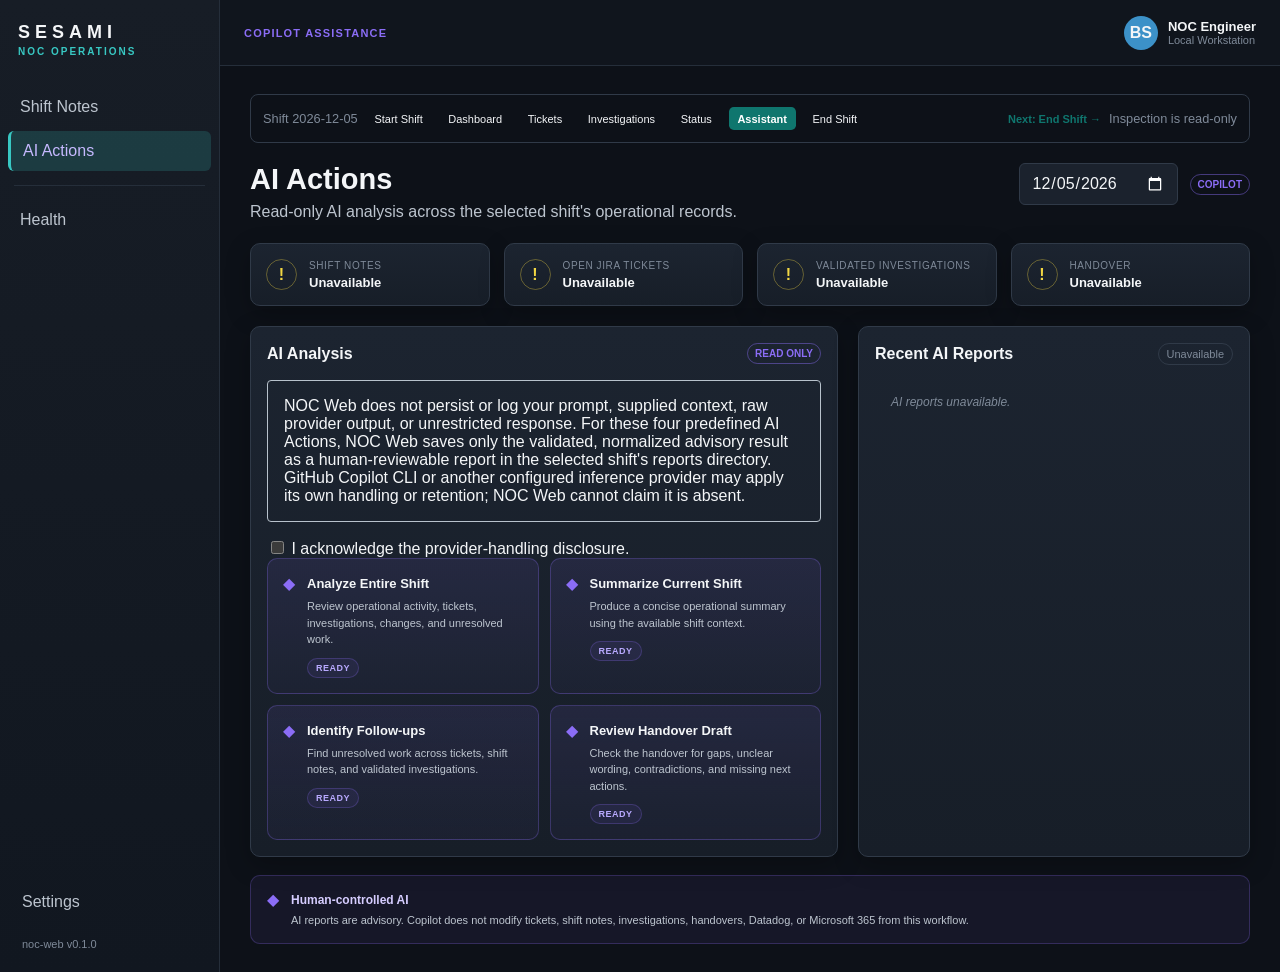
==== commit 94a90eb8: "Add GitHub Copilot-powered NOC AI assistant" ====
--- a/frontend/ai-actions.html
+++ b/frontend/ai-actions.html
@@ -234,6 +234,17 @@
                             </span>
                         </div>
 
+                        <div class="assistant-disclosure">
+                            NOC Web does not persist or log your prompt, supplied context, raw provider output, or unrestricted response. For these four predefined AI Actions, NOC Web saves only the validated, normalized advisory result as a human-reviewable report in the selected shift's reports directory.
+                            GitHub Copilot CLI or another configured inference provider may apply its own handling or retention; NOC Web cannot claim it is absent.
+                        </div>
+
+                        <label class="assistant-provider-acknowledgement">
+                            <input id="ai-action-provider-disclosure" type="checkbox">
+                            I acknowledge the provider-handling disclosure.
+                        </label>
+
+                        <div id="ai-action-assistant-state" aria-live="polite"></div>
 
                         <div class="ai-action-list">
 
@@ -370,6 +381,11 @@
 
                 </section>
 
+                <article id="ai-action-result" class="panel assistant-result" hidden>
+                    <h2 id="ai-action-result-title">Assistant analysis</h2>
+                    <p id="ai-action-report-save-warning" class="assistant-limitation" role="alert" hidden></p>
+                    <div id="ai-action-result-content"></div>
+                </article>
 
                 <!-- SAFETY NOTICE -->
 
@@ -453,9 +469,16 @@
             getDashboard,
             getShiftNotes,
             getTickets,
-            getInvestigations
+            runAssistantAction as requestAssistantAction,
+            getInvestigations,
+            requestErrorMessage
         } from "./js/api.js";
 
+        import {
+            initializeWorkflow,
+            renderStatePanel
+        } from "./js/workflow-context.js";
+
         const reportModal =
             document.querySelector(
                 "#ai-report-modal"
@@ -506,6 +529,45 @@
                 "#ai-report-count"
             );
 
+        const actionState =
+            document.querySelector(
+                "#ai-action-assistant-state"
+            );
+
+        const actionAcknowledgement =
+            document.querySelector(
+                "#ai-action-provider-disclosure"
+            );
+
+        const actionResult =
+            document.querySelector(
+                "#ai-action-result"
+            );
+
+        const actionResultTitle =
+            document.querySelector(
+                "#ai-action-result-title"
+            );
+
+        const actionResultContent =
+            document.querySelector(
+                "#ai-action-result-content"
+            );
+
+        const actionReportSaveWarning =
+            document.querySelector(
+                "#ai-action-report-save-warning"
+            );
+
+        const actionCards =
+            Array.from(
+                document.querySelectorAll(
+                    ".ai-action-card[data-action]"
+                )
+            );
+
+        let actionRequestActive = false;
+
         const contextShiftNotes =
             document.querySelector(
                 "#context-shift-notes"
@@ -546,30 +608,256 @@
                 "#context-handover-icon"
             );
 
-        function getLocalDateString() {
-
-            const now =
-                new Date();
-
-            const year =
-                now.getFullYear();
-
-            const month =
-                String(
-                    now.getMonth() + 1
-                ).padStart(2, "0");
-
-            const day =
-                String(
-                    now.getDate()
-                ).padStart(2, "0");
-
-            return `${year}-${month}-${day}`;
+        const workflowContext =
+            initializeWorkflow({
+                step: "assistant",
+                dateInput: aiDate,
+                onInvalid: context => {
+                    renderStatePanel(actionState, {
+                        source: "Shift context",
+                        kind: "error",
+                        message: context.error
+                    });
+                }
+            });
+
+        function updateActionAvailability() {
+            aiDate.disabled = actionRequestActive;
+            actionCards.forEach(button => {
+                button.disabled =
+                    !workflowContext.valid ||
+                    !actionAcknowledgement.checked ||
+                    actionRequestActive;
+
+                const state =
+                    button.querySelector(".ai-action-state");
+
+                if (!workflowContext.valid) {
+                    state.textContent = "Unavailable";
+                } else if (
+                    !actionAcknowledgement.checked &&
+                    state.textContent === "Ready"
+                ) {
+                    state.textContent = "Acknowledge disclosure";
+                } else if (
+                    actionAcknowledgement.checked &&
+                    state.textContent === "Acknowledge disclosure"
+                ) {
+                    state.textContent = "Ready";
+                }
+            });
         }
 
-
-        aiDate.value =
-            getLocalDateString();
+        function renderAssistantItems(title, items, formatter = item => item.text) {
+            const section =
+                document.createElement("section");
+            const heading =
+                document.createElement("h2");
+            heading.textContent = title;
+            section.append(heading);
+
+            if (!items.length) {
+                const empty =
+                    document.createElement("p");
+                empty.textContent = "None.";
+                section.append(empty);
+            } else {
+                const list =
+                    document.createElement("ul");
+                items.forEach(item => {
+                    const entry =
+                        document.createElement("li");
+                    entry.textContent = formatter(item);
+                    if (item.route) {
+                        const link =
+                            document.createElement("a");
+                        link.href = item.route.href;
+                        link.textContent = ` ${item.route.label}`;
+                        entry.append(link);
+                    }
+                    list.append(entry);
+                });
+                section.append(list);
+            }
+
+            actionResultContent.append(section);
+        }
+
+        function renderProviderProvenance(response) {
+            const section = document.createElement("section");
+            section.className = "assistant-provider-provenance";
+            const engine = document.createElement("p");
+            engine.textContent = "AI Engine: GitHub Copilot CLI";
+            const invoked = document.createElement("p");
+            invoked.textContent =
+                `Provider Invoked: ${response.providerInvoked ? "YES" : "NO"}`;
+            const statuses = {
+                success: "COMPLETE",
+                unavailable: "UNAVAILABLE",
+                timeout: "TIMEOUT",
+                invalid: "INVALID"
+            };
+            const status = document.createElement("p");
+            status.textContent = `Provider Status: ${statuses[response.providerStatus]}`;
+            section.append(engine, invoked, status);
+            actionResultContent.append(section);
+        }
+
+        function renderAssistantResponse(response, actionLabel) {
+            actionResultContent.replaceChildren();
+            actionReportSaveWarning.hidden = true;
+            actionReportSaveWarning.textContent = "";
+            actionResultTitle.textContent = actionLabel;
+            renderProviderProvenance(response);
+            if (
+                response.providerStatus === "success" &&
+                response.aiObservations.length === 0 &&
+                response.recommendations.length === 0
+            ) {
+                const emptyResult = document.createElement("p");
+                emptyResult.className = "assistant-empty-ai-result";
+                emptyResult.textContent =
+                    "Copilot CLI completed successfully but returned no AI-generated observations or recommendations.";
+                actionResultContent.append(emptyResult);
+            }
+            renderAssistantItems("Source-grounded facts", response.facts);
+            renderAssistantItems(
+                "Operator-reviewed investigation findings",
+                response.reviewedFindings,
+                item => `${item.text} (state: ${item.state})`
+            );
+            renderAssistantItems(
+                "AI-generated observations (advisory)",
+                response.aiObservations
+            );
+            renderAssistantItems("Recommendations", response.recommendations);
+            renderAssistantItems(
+                "Evidence and source status",
+                response.evidence,
+                item => `${item.kind} (${item.id}; ${item.provenance}): ${item.availability}${item.freshness ? `; freshness: ${item.freshness}` : ""}${item.reference ? `; reference: ${item.reference}` : ""}`
+            );
+            renderAssistantItems(
+                "Limitations",
+                response.limitations.map(text => ({ text }))
+            );
+            actionResult.hidden = false;
+
+            renderStatePanel(actionState, {
+                source: "Assistant",
+                kind: response.status === "complete"
+                    ? "success"
+                    : response.status === "limited"
+                        ? "warning"
+                        : "error",
+                message: response.status === "complete"
+                    ? "Advisory answer ready."
+                    : response.status === "limited"
+                        ? "Only limited selected-shift context is available."
+                        : "Assistant analysis is unavailable."
+            });
+        }
+
+        async function runAssistantAction(button) {
+            if (
+                actionRequestActive ||
+                !workflowContext.valid ||
+                !actionAcknowledgement.checked
+            ) {
+                return;
+            }
+
+            const action = button.dataset.action;
+            if (!action) {
+                renderStatePanel(actionState, {
+                    source: "Assistant",
+                    kind: "error",
+                    message: "This analysis action is not available."
+                });
+                return;
+            }
+
+            actionRequestActive = true;
+            actionCards.forEach(card => {
+                card.disabled = true;
+            });
+            actionAcknowledgement.disabled = true;
+            button.classList.remove("is-complete");
+            button.classList.add("is-running");
+            button.setAttribute("aria-busy", "true");
+            button.querySelector(".ai-action-state").textContent = "Analyzing...";
+            actionResult.hidden = true;
+            actionResultContent.replaceChildren();
+            actionReportSaveWarning.hidden = true;
+            actionReportSaveWarning.textContent = "";
+            renderStatePanel(actionState, {
+                source: "Assistant",
+                kind: "warning",
+                message: `Analyzing shift ${workflowContext.shift}...`
+            });
+
+            try {
+                const actionResult = await requestAssistantAction(
+                    workflowContext.shift,
+                    action,
+                    true
+                );
+                const response = actionResult.assistant;
+                renderAssistantResponse(
+                    response,
+                    button.querySelector("strong").textContent.trim()
+                );
+                if (actionResult.reportSaveWarning) {
+                    actionReportSaveWarning.textContent =
+                        actionResult.reportSaveWarning;
+                    actionReportSaveWarning.hidden = false;
+                } else if (actionResult.report) {
+                    await loadReports(workflowContext.shift);
+                }
+                button.querySelector(".ai-action-state").textContent =
+                    response.status === "complete"
+                        ? "Complete"
+                        : response.status === "limited"
+                            ? "Limited"
+                            : "Unavailable";
+                if (response.status === "complete") {
+                    button.classList.add("is-complete");
+                }
+            } catch (error) {
+                const message = requestErrorMessage(error);
+                const timedOut = /timeout|timed out/i.test(message);
+                const malformed = /invalid response/i.test(message);
+                button.querySelector(".ai-action-state").textContent =
+                    timedOut
+                        ? "Timed out"
+                        : malformed
+                            ? "Invalid response"
+                            : "Unavailable";
+                renderStatePanel(actionState, {
+                    source: "Assistant",
+                    kind: timedOut ? "warning" : "error",
+                    message: malformed
+                        ? "The assistant response was invalid; no advice was displayed."
+                        : message
+                });
+            } finally {
+                actionRequestActive = false;
+                actionAcknowledgement.disabled = false;
+                button.classList.remove("is-running");
+                button.setAttribute("aria-busy", "false");
+                updateActionAvailability();
+            }
+        }
+
+        actionCards.forEach(button => {
+            button.addEventListener("click", () => {
+                runAssistantAction(button);
+            });
+        });
+        actionAcknowledgement.addEventListener(
+            "change",
+            updateActionAvailability
+        );
+        updateActionAvailability();
 
 
         function renderReports(
@@ -652,13 +940,13 @@
 
         }
 
-        async function loadReports() {
+        async function loadReports(shiftDate = aiDate.value) {
 
             try {
 
                 const response =
                     await getAiReports(
-                        aiDate.value
+                        shiftDate
                     );
 
 
@@ -942,18 +1230,6 @@
 
         }
 
-        aiDate.addEventListener(
-            "change",
-            () => {
-
-                hideReportModal();
-
-                loadReports();
-                loadContext();
-
-            }
-        );
-
         reportCloseX.addEventListener(
             "click",
             hideReportModal
@@ -1000,8 +1276,17 @@
             }
         );
 
-        loadReports();
-        loadContext();
+        window.addEventListener("pagehide", () => {
+            actionResultContent.replaceChildren();
+            actionReportSaveWarning.replaceChildren();
+            actionResult.hidden = true;
+            actionState.replaceChildren();
+        }, { once: true });
+
+        if (workflowContext.valid) {
+            loadReports();
+            loadContext();
+        }
 
     </script>
 
--- a/frontend/css/components.css
+++ b/frontend/css/components.css
@@ -1,1899 +1,2080 @@
-.metric-card,
-.panel {
-    background:
-        linear-gradient(180deg,
-            #1c2430 0%,
-            #171e28 100%);
-
-    border:
-        1px solid var(--border);
-
-    border-radius:
-        var(--radius-md);
-
-    box-shadow:
-        var(--shadow-card);
-}
-
-.metric-card {
-    padding: 17px;
-}
-
-.metric-label {
-    color:
-        var(--text-secondary);
-
-    font-size: 13px;
-}
-
-.metric-value {
-    margin-top: 8px;
-
-    font-size: 31px;
-    font-weight: 750;
-}
-
-.metric-value.small {
-    font-size: 21px;
-}
-
-.teal {
-    color: var(--ses-teal);
-}
-
-.purple {
-    color: var(--ses-purple);
-}
-
-.yellow {
-    color: var(--warning);
-}
-
-.metric-subtitle {
-    margin-top: 4px;
-    color: var(--text-muted);
-    font-size: 11px;
-}
-
-.panel {
-    padding: 16px;
-}
-
-.panel-header {
-    display: flex;
-    align-items: center;
-    justify-content: space-between;
-
-    margin-bottom: 13px;
-}
-
-.panel-header h2 {
-    margin: 0;
-    font-size: 16px;
-}
-
-.panel-header a {
-    color: var(--ses-teal);
-    text-decoration: none;
-    font-size: 12px;
-}
-
-table {
-    width: 100%;
-    border-collapse: collapse;
-}
-
-th {
-    color: var(--text-muted);
-    font-size: 11px;
-    font-weight: 600;
-    text-align: left;
-
-    padding: 9px 8px;
-
-    border-bottom:
-        1px solid var(--border);
-}
-
-td {
-    padding: 10px 8px;
-
-    border-bottom:
-        1px solid var(--border-soft);
-
-    font-size: 12px;
-}
-
-.status {
-    display: inline-flex;
-
-    padding: 4px 7px;
-
-    border-radius: 999px;
-
-    font-size: 10px;
-    font-weight: 700;
-}
-
-.status-red {
-    background:
-        rgb(238 98 94 / 18%);
-
-    color: #ff827e;
-}
-
-.status-blue {
-    background:
-        rgb(56 145 200 / 18%);
-
-    color: #6bc4ff;
-}
-
-.warning-text {
-    color: var(--warning);
-}
-
-.activity-row {
-    display: grid;
-    grid-template-columns: 55px 1fr;
-    gap: 10px;
-
-    padding: 8px 0;
-
-    border-bottom:
-        1px solid var(--border-soft);
-
-    color:
-        var(--text-secondary);
-
-    font-size: 12px;
-}
-
-.activity-time {
-    color: var(--text-muted);
-}
-
-.ai-badge {
-    color: var(--ses-purple);
-
-    font-size: 10px;
-    font-weight: 800;
-
-    border:
-        1px solid rgb(139 109 246 / 45%);
-
-    border-radius: 999px;
-
-    padding: 4px 7px;
-}
-
-.ai-insight {
-    display: grid;
-    gap: 9px;
-
-    margin-bottom: 14px;
-}
-
-.insight-row {
-    display: flex;
-    gap: 10px;
-
-    padding: 9px;
-
-    background:
-        var(--bg-secondary);
-
-    border-radius:
-        var(--radius-sm);
-}
-
-.insight-row p {
-    margin: 3px 0 0;
-
-    color:
-        var(--text-secondary);
-
-    font-size: 11px;
-}
-
-.warning {
-    color: var(--warning);
-}
-
-.purple-insight {
-    color: var(--ses-purple);
-}
-
-.button {
-    display: inline-flex;
-
-    align-items: center;
-    justify-content: center;
-
-    padding: 10px 13px;
-
-    border:
-        1px solid var(--border);
-
-    border-radius:
-        var(--radius-sm);
-
-    background:
-        var(--bg-card-hover);
-
-    color:
-        var(--text-primary);
-
-    text-decoration: none;
-
-    font-weight: 600;
-    font-size: 12px;
-}
-
-.button:hover {
-    filter: brightness(1.12);
-}
-
-.button.primary {
-    background: var(--ses-teal);
-    border-color: var(--ses-teal);
-
-    color: #071414;
-}
-
-.purple-button {
-    background:
-        rgb(139 109 246 / 22%);
-
-    border-color:
-        rgb(139 109 246 / 60%);
-
-    color: #d6cdff;
-}
-
-.quick-actions {
-    display: flex;
-    flex-wrap: wrap;
-    gap: 9px;
-}
-
-.dot {
-    display: inline-block;
-
-    width: 8px;
-    height: 8px;
-
-    margin-right: 5px;
-
-    border-radius: 50%;
-}
-
-.green-dot {
-    background: var(--success);
-
-    box-shadow:
-        0 0 7px rgb(75 201 107 / 55%);
-}
-
-/* Ticket rows that require NOC review */
-.ticket-review {
-    background: rgb(242 215 67 / 6%);
-}
-
-.ticket-review td:first-child {
-    border-left: 3px solid var(--warning);
-}
-
-.ticket-review:hover {
-    background: rgb(242 215 67 / 10%);
-}
-
-.ticket-toolbar {
-    display: flex;
-    align-items: center;
-    flex-wrap: wrap;
-    gap: 10px;
-
-    margin-bottom: 16px;
-}
-
-.filter-control {
-    min-width: 150px;
-
-    padding: 9px 11px;
-
-    background: var(--bg-input);
-    color: var(--text-primary);
-
-    border:
-        1px solid var(--border);
-
-    border-radius:
-        var(--radius-sm);
-}
-
-.review-filter {
-    display: flex;
-    align-items: center;
-    gap: 7px;
-
-    color:
-        var(--text-secondary);
-
-    font-size: 12px;
-}
-
-.toolbar-spacer {
-    flex: 1;
-}
-
-.ticket-layout {
-    display: grid;
-
-    grid-template-columns:
-        minmax(0, 1.65fr) minmax(300px, 0.85fr);
-
-    gap: 20px;
-}
-
-.ticket-table-wrap {
-    overflow-x: auto;
-}
-
-.ticket-table {
-    min-width: 750px;
-}
-
-.selectable-row {
-    cursor: pointer;
-
-    transition:
-        background 120ms ease;
-}
-
-.selectable-row:hover {
-    background:
-        rgb(56 200 195 / 6%);
-}
-
-.selected-row {
-    background:
-        rgb(56 200 195 / 10%);
-}
-
-.selected-row td:first-child {
-    border-left:
-        3px solid var(--ses-teal);
-}
-
-.count-badge {
-    color: var(--text-muted);
-
-    font-size: 11px;
-
-    border:
-        1px solid var(--border);
-
-    border-radius: 999px;
-
-    padding: 4px 8px;
-}
-
-.ticket-details {
-    min-height: 430px;
-}
-
-.details-empty {
-    min-height: 390px;
-
-    display: flex;
-    flex-direction: column;
-    align-items: center;
-    justify-content: center;
-
-    text-align: center;
-
-    color: var(--text-muted);
-}
-
-.details-empty-icon {
-    color: var(--ses-teal);
-
-    font-size: 32px;
-
-    margin-bottom: 10px;
-}
-
-.details-empty h2 {
-    margin: 0 0 8px;
-
-    color: var(--text-primary);
-}
-
-.details-empty p {
-    max-width: 280px;
-
-    margin: 0;
-
-    line-height: 1.5;
-}
-
-.hidden {
-    display: none !important;
-}
-
-.ticket-title-row {
-    display: flex;
-    justify-content: space-between;
-    gap: 15px;
-
-    margin-bottom: 20px;
-}
-
-.detail-ticket-id {
-    color: var(--ses-teal);
-
-    font-size: 12px;
-    font-weight: 800;
-
-    margin-bottom: 4px;
-}
-
-.detail-summary {
-    margin: 0;
-
-    font-size: 17px;
-    line-height: 1.4;
-}
-
-.ownership-section {
-    margin-top: 18px;
-
-    border-top:
-        1px solid var(--border-soft);
-
-    padding-top: 15px;
-}
-
-.ownership-heading {
-    margin-bottom: 12px;
-
-    font-size: 10px;
-    font-weight: 900;
-
-    letter-spacing: 1.3px;
-}
-
-.jira-heading {
-    color: var(--ses-teal);
-}
-
-.noc-heading {
-    color: var(--success);
-}
-
-.details-grid {
-    display: grid;
-
-    grid-template-columns:
-        repeat(2, minmax(0, 1fr));
-
-    gap: 12px;
-}
-
-.detail-field {
-    background: var(--bg-secondary);
-
-    border:
-        1px solid var(--border-soft);
-
-    border-radius:
-        var(--radius-sm);
-
-    padding: 10px;
-}
-
-.detail-field.full {
-    grid-column: 1 / -1;
-}
-
-.detail-field label {
-    display: block;
-
-    color:
-        var(--text-muted);
-
-    font-size: 10px;
-
-    margin-bottom: 5px;
-}
-
-.detail-field div {
-    color:
-        var(--text-primary);
-
-    font-size: 12px;
-
-    line-height: 1.45;
-}
-
-.ticket-actions {
-    display: flex;
-    flex-wrap: wrap;
-    gap: 8px;
-
-    margin-top: 18px;
-}
-
-.danger-outline {
-    border-color:
-        rgb(238 98 94 / 55%);
-
-    color: #ff8985;
-
-    background:
-        rgb(238 98 94 / 7%);
-}
-
-@media (max-width: 1100px) {
-
-    .ticket-layout {
-        grid-template-columns: 1fr;
-    }
-
-    .ticket-details {
-        min-height: auto;
-    }
-}
-
-.notes-summary {
-    display: flex;
-    flex-wrap: wrap;
-    gap: 12px;
-
-    margin-bottom: 18px;
-}
-
-.notes-summary-item {
-    min-width: 150px;
-
-    display: flex;
-    flex-direction: column;
-    gap: 4px;
-
-    padding: 10px 13px;
-
-    background: var(--bg-card);
-
-    border: 1px solid var(--border);
-
-    border-radius: var(--radius-sm);
-}
-
-.summary-label {
-    color: var(--text-muted);
-    font-size: 10px;
-    text-transform: uppercase;
-    letter-spacing: 0.7px;
-}
-
-.notes-summary-item strong {
-    font-size: 12px;
-}
-
-.notes-container {
-    display: grid;
-    gap: 14px;
-}
-
-.note-section {
-    padding: 0;
-    overflow: hidden;
-}
-
-.note-section-header {
-    display: flex;
-    align-items: center;
-    justify-content: space-between;
-
-    padding: 13px 16px;
-
-    background:
-        rgb(56 200 195 / 5%);
-
-    border-bottom:
-        1px solid var(--border-soft);
-}
-
-.note-section-header h2 {
-    margin: 0;
-
-    font-size: 14px;
-}
-
-.note-entry {
-    display: grid;
-    grid-template-columns: 70px 1fr;
-    gap: 12px;
-
-    padding: 11px 16px;
-
-    border-bottom:
-        1px solid var(--border-soft);
-}
-
-.note-entry:last-child {
-    border-bottom: 0;
-}
-
-.note-time {
-    color: var(--ses-teal);
-
-    font-size: 11px;
-    font-weight: 700;
-}
-
-.note-body {
-    color: var(--text-secondary);
-
-    font-size: 12px;
-    line-height: 1.5;
-}
-
-.notes-empty {
-    padding: 17px 16px;
-
-    color: var(--text-muted);
-
-    font-size: 12px;
-
-    font-style: italic;
-}
-
-.modal-backdrop {
-    position: fixed;
-    inset: 0;
-
-    z-index: 100;
-
-    display: grid;
-    place-items: center;
-
-    padding: 20px;
-
-    background:
-        rgb(0 0 0 / 65%);
-}
-
-.modal-card {
-    width: min(560px, 100%);
-
-    background:
-        var(--bg-card);
-
-    border:
-        1px solid var(--border);
-
-    border-radius:
-        var(--radius-lg);
-
-    box-shadow:
-        0 18px 60px rgb(0 0 0 / 45%);
-
-    padding: 20px;
-}
-
-.modal-header {
-    display: flex;
-    justify-content: space-between;
-    gap: 15px;
-
-    margin-bottom: 20px;
-}
-
-.modal-header h2 {
-    margin: 0;
-
-    font-size: 19px;
-}
-
-.modal-header p {
-    margin: 5px 0 0;
-
-    color: var(--text-secondary);
-
-    font-size: 12px;
-}
-
-.modal-close {
-    width: 32px;
-    height: 32px;
-
-    border: 0;
-
-    background: transparent;
-
-    color: var(--text-muted);
-
-    font-size: 24px;
-
-    border-radius:
-        var(--radius-sm);
-}
-
-.modal-close:hover {
-    background:
-        var(--bg-card-hover);
-
-    color:
-        var(--text-primary);
-}
-
-.form-label {
-    display: block;
-
-    margin:
-        14px 0 7px;
-
-    color:
-        var(--text-secondary);
-
-    font-size: 11px;
-    font-weight: 700;
-}
-
-.form-control {
-    width: 100%;
-
-    padding: 10px 11px;
-
-    background:
-        var(--bg-input);
-
-    color:
-        var(--text-primary);
-
-    border:
-        1px solid var(--border);
-
-    border-radius:
-        var(--radius-sm);
-}
-
-.note-textarea {
-    resize: vertical;
-
-    min-height: 120px;
-}
-
-.modal-actions {
-    display: flex;
-    justify-content: flex-end;
-    gap: 9px;
-
-    margin-top: 20px;
-}
-
-@media (max-width: 650px) {
-
-    .note-entry {
-        grid-template-columns: 1fr;
-        gap: 5px;
-    }
-
-    .notes-summary {
-        display: grid;
-        grid-template-columns: 1fr;
-    }
-}
-
-.investigation-layout {
-    display: grid;
-
-    grid-template-columns:
-        minmax(300px, 0.8fr) minmax(0, 1.5fr);
-
-    gap: 20px;
-}
-
-.investigation-list-panel,
-.investigation-details {
-    min-height: 610px;
-}
-
-.investigation-list {
-    display: grid;
-    gap: 10px;
-}
-
-.investigation-card {
-    width: 100%;
-
-    text-align: left;
-
-    padding: 14px;
-
-    background:
-        var(--bg-secondary);
-
-    color:
-        var(--text-primary);
-
-    border:
-        1px solid var(--border-soft);
-
-    border-radius:
-        var(--radius-sm);
-
-    cursor: pointer;
-
-    transition:
-        background 120ms ease,
-        border-color 120ms ease;
-}
-
-.investigation-card:hover {
-    background:
-        var(--bg-card-hover);
-
-    border-color:
-        var(--border);
-}
-
-.selected-investigation {
-    border-color:
-        var(--ses-teal);
-
-    background:
-        rgb(56 200 195 / 7%);
-}
-
-.investigation-card-top {
-    display: flex;
-    justify-content: space-between;
-    gap: 12px;
-}
-
-.investigation-card-title {
-    font-size: 13px;
-    font-weight: 700;
-
-    margin-bottom: 5px;
-}
-
-.investigation-card-name {
-    color:
-        var(--text-muted);
-
-    font-size: 10px;
-}
-
-.investigation-card-meta {
-    margin-top: 12px;
-
-    color:
-        var(--text-secondary);
-
-    font-size: 10px;
-}
-
-.ready-outline {
-    display: inline-flex;
-    align-items: center;
-
-    height: fit-content;
-
-    padding: 4px 7px;
-
-    color: var(--success);
-
-    border:
-        1px solid rgb(75 201 107 / 45%);
-
-    border-radius: 999px;
-
-    font-size: 9px;
-    font-weight: 800;
-}
-
-.investigation-detail-header {
-    display: flex;
-    justify-content: space-between;
-    gap: 15px;
-
-    margin-bottom: 14px;
-}
-
-.investigation-detail-header h2 {
-    margin: 4px 0 0;
-
-    font-size: 18px;
-}
-
-.investigation-meta {
-    display: grid;
-
-    grid-template-columns:
-        repeat(2, minmax(0, 1fr));
-
-    gap: 10px;
-
-    margin-bottom: 18px;
-}
-
-.investigation-meta div {
-    padding: 10px;
-
-    background:
-        var(--bg-secondary);
-
-    border:
-        1px solid var(--border-soft);
-
-    border-radius:
-        var(--radius-sm);
-}
-
-.investigation-meta label {
-    display: block;
-
-    margin-bottom: 5px;
-
-    color:
-        var(--text-muted);
-
-    font-size: 9px;
-
-    text-transform: uppercase;
-    letter-spacing: 0.7px;
-}
-
-.investigation-meta span {
-    font-size: 11px;
-}
-
-.investigation-section {
-    padding: 14px 0;
-
-    border-top:
-        1px solid var(--border-soft);
-}
-
-.investigation-section h3 {
-    margin: 0 0 7px;
-
-    color:
-        var(--ses-teal);
-
-    font-size: 11px;
-
-    text-transform: uppercase;
-    letter-spacing: 0.8px;
-}
-
-.investigation-section p {
-    margin: 0;
-
-    color:
-        var(--text-secondary);
-
-    font-size: 12px;
-    line-height: 1.6;
-}
-
-.investigation-warning {
-    margin-top: 17px;
-
-    padding: 12px;
-
-    background:
-        rgb(242 215 67 / 7%);
-
-    border:
-        1px solid rgb(242 215 67 / 25%);
-
-    border-radius:
-        var(--radius-sm);
-}
-
-.investigation-warning strong {
-    color:
-        var(--warning);
-
-    font-size: 11px;
-}
-
-.investigation-warning p {
-    margin: 5px 0 0;
-
-    color:
-        var(--text-secondary);
-
-    font-size: 11px;
-    line-height: 1.5;
-}
-
-@media (max-width: 1000px) {
-
-    .investigation-layout {
-        grid-template-columns: 1fr;
-    }
-
-    .investigation-list-panel,
-    .investigation-details {
-        min-height: auto;
-    }
-}
-
-.ai-page-label {
-    color: var(--ses-purple);
-
-    font-size: 11px;
-    font-weight: 800;
-
-    letter-spacing: 1.2px;
-}
-
-.ai-context-grid {
-    display: grid;
-
-    grid-template-columns:
-        repeat(4, minmax(0, 1fr));
-
-    gap: 14px;
-
-    margin-bottom: 20px;
-}
-
-.ai-context-card {
-    display: flex;
-    align-items: center;
-    gap: 12px;
-
-    padding: 15px;
-}
-
-.ai-context-status {
-    width: 31px;
-    height: 31px;
-
-    display: grid;
-    place-items: center;
-
-    flex: 0 0 auto;
-
-    border-radius: 50%;
-
-    background:
-        var(--bg-secondary);
-
-    font-weight: 900;
-}
-
-.ai-context-status.success {
-    color: var(--success);
-
-    border:
-        1px solid rgb(75 201 107 / 35%);
-}
-
-.ai-context-status.warning-text {
-    color: var(--warning);
-
-    border:
-        1px solid rgb(242 215 67 / 35%);
-}
-
-.ai-context-label {
-    color: var(--text-muted);
-
-    font-size: 10px;
-
-    text-transform: uppercase;
-    letter-spacing: 0.6px;
-}
-
-.ai-context-value {
-    margin-top: 4px;
-
-    color: var(--text-primary);
-
-    font-size: 13px;
-    font-weight: 700;
-}
-
-.ai-layout {
-    display: grid;
-
-    grid-template-columns:
-        minmax(0, 1.2fr) minmax(320px, 0.8fr);
-
-    gap: 20px;
-
-    margin-bottom: 18px;
-}
-
-.ai-action-list {
-    display: grid;
-
-    grid-template-columns:
-        repeat(2, minmax(0, 1fr));
-
-    gap: 11px;
-}
-
-.ai-action-card {
-    display: flex;
-    align-items: flex-start;
-    gap: 12px;
-
-    width: 100%;
-
-    text-align: left;
-
-    padding: 15px;
-
-    color: var(--text-primary);
-
-    background:
-        linear-gradient(180deg,
-            rgb(139 109 246 / 10%),
-            rgb(139 109 246 / 4%));
-
-    border:
-        1px solid rgb(139 109 246 / 28%);
-
-    border-radius:
-        var(--radius-md);
-
-    cursor: pointer;
-
-    transition:
-        background 120ms ease,
-        border-color 120ms ease,
-        transform 120ms ease;
-}
-
-.ai-action-card:hover {
-    background:
-        rgb(139 109 246 / 14%);
-
-    border-color:
-        rgb(139 109 246 / 55%);
-
-    transform:
-        translateY(-1px);
-}
-
-.ai-action-icon {
-    color: var(--ses-purple);
-
-    font-size: 16px;
-}
-
-.ai-action-card strong {
-    font-size: 13px;
-}
-
-.ai-action-card p {
-    margin: 6px 0 0;
-
-    color:
-        var(--text-secondary);
-
-    font-size: 11px;
-    line-height: 1.5;
-}
-
-.ai-report-list {
-    display: grid;
-    gap: 8px;
-}
-
-.ai-report-row {
-    width: 100%;
-
-    display: flex;
-    justify-content: space-between;
-    align-items: center;
-    gap: 12px;
-
-    padding: 12px;
-
-    text-align: left;
-
-    color: var(--text-primary);
-
-    background:
-        var(--bg-secondary);
-
-    border:
-        1px solid var(--border-soft);
-
-    border-radius:
-        var(--radius-sm);
-
-    cursor: pointer;
-}
-
-.ai-report-row:hover {
-    border-color:
-        rgb(139 109 246 / 45%);
-
-    background:
-        rgb(139 109 246 / 7%);
-}
-
-.ai-report-row strong {
-    display: block;
-
-    font-size: 12px;
-}
-
-.ai-report-row span {
-    display: block;
-
-    margin-top: 4px;
-
-    color:
-        var(--text-muted);
-
-    font-size: 10px;
-}
-
-.ai-report-row .report-state {
-    color: var(--ses-purple);
-
-    font-size: 10px;
-    font-weight: 700;
-}
-
-.ai-safety-notice {
-    display: flex;
-    gap: 12px;
-
-    padding: 14px 16px;
-
-    background:
-        rgb(139 109 246 / 7%);
-
-    border:
-        1px solid rgb(139 109 246 / 25%);
-
-    border-radius:
-        var(--radius-md);
-}
-
-.ai-safety-icon {
-    color: var(--ses-purple);
-}
-
-.ai-safety-notice strong {
-    color: #d6cdff;
-
-    font-size: 12px;
-}
-
-.ai-safety-notice p {
-    margin: 4px 0 0;
-
-    color:
-        var(--text-secondary);
-
-    font-size: 11px;
-    line-height: 1.5;
-}
-
-@media (max-width: 1050px) {
-
-    .ai-context-grid {
-        grid-template-columns:
-            repeat(2, 1fr);
-    }
-
-    .ai-layout {
-        grid-template-columns: 1fr;
-    }
-}
-
-@media (max-width: 700px) {
-
-    .ai-context-grid,
-    .ai-action-list {
-        grid-template-columns: 1fr;
-    }
-}
-
-.ai-report-modal {
-    width: min(680px, 100%);
-}
-
-.ai-report-kicker {
-    margin-bottom: 5px;
-
-    color: var(--ses-purple);
-
-    font-size: 9px;
-    font-weight: 900;
-
-    letter-spacing: 1.2px;
-}
-
-.ai-report-content {
-    display: grid;
-
-    gap: 9px;
-
-    max-height: 55vh;
-
-    overflow-y: auto;
-}
-
-.ai-report-item {
-    padding: 12px 13px;
-
-    background:
-        rgb(139 109 246 / 6%);
-
-    border:
-        1px solid rgb(139 109 246 / 18%);
-
-    border-radius:
-        var(--radius-sm);
-}
-
-.ai-report-item strong {
-    color: #d6cdff;
-
-    font-size: 12px;
-}
-
-.ai-report-item p {
-    margin: 5px 0 0;
-
-    color:
-        var(--text-secondary);
-
-    font-size: 11px;
-    line-height: 1.55;
-}
-
-.ai-action-state {
-    display: inline-flex;
-
-    margin-top: 10px;
-
-    padding: 4px 8px;
-
-    border-radius: 999px;
-
-    background:
-        rgb(139 109 246 / 8%);
-
-    border:
-        1px solid rgb(139 109 246 / 25%);
-
-    color:
-        #b9aaff;
-
-    font-size: 9px;
-    font-weight: 800;
-
-    text-transform: uppercase;
-    letter-spacing: 0.5px;
-}
-
-
-.ai-action-card.is-running {
-    border-color:
-        rgb(242 215 67 / 45%);
-
-    background:
-        rgb(242 215 67 / 5%);
-}
-
-
-.ai-action-card.is-running .ai-action-state {
-    color:
-        var(--warning);
-
-    border-color:
-        rgb(242 215 67 / 35%);
-}
-
-
-.ai-action-card.is-complete {
-    border-color:
-        rgb(75 201 107 / 40%);
-
-    background:
-        rgb(75 201 107 / 5%);
-}
-
-
-.ai-action-card.is-complete .ai-action-state {
-    color:
-        var(--success);
-
-    border-color:
-        rgb(75 201 107 / 35%);
-}
-
-.end-shift-label {
-    color: var(--ses-teal);
-
-    font-size: 11px;
-    font-weight: 800;
-
-    letter-spacing: 1.2px;
-}
-
-.end-ready-badge {
-    padding: 7px 10px;
-
-    color: var(--success);
-
-    background:
-        rgb(75 201 107 / 7%);
-
-    border:
-        1px solid rgb(75 201 107 / 30%);
-
-    border-radius: 999px;
-
-    font-size: 9px;
-    font-weight: 900;
-
-    letter-spacing: 0.6px;
-}
-
-.end-shift-layout {
-    display: grid;
-
-    grid-template-columns:
-        minmax(0, 1.35fr) minmax(320px, 0.65fr);
-
-    gap: 20px;
-}
-
-.readiness-list {
-    display: grid;
-    gap: 9px;
-}
-
-.readiness-row {
-    display: grid;
-
-    grid-template-columns:
-        36px 1fr auto;
-
-    align-items: center;
-
-    gap: 12px;
-
-    padding: 13px;
-
-    background:
-        var(--bg-secondary);
-
-    border:
-        1px solid var(--border-soft);
-
-    border-radius:
-        var(--radius-sm);
-}
-
-.readiness-icon {
-    width: 30px;
-    height: 30px;
-
-    display: grid;
-    place-items: center;
-
-    border-radius: 50%;
-
-    font-weight: 900;
-}
-
-.readiness-icon.success {
-    color: var(--success);
-
-    background:
-        rgb(75 201 107 / 7%);
-
-    border:
-        1px solid rgb(75 201 107 / 30%);
-}
-
-.readiness-copy strong {
-    font-size: 12px;
-}
-
-.readiness-copy p {
-    margin: 4px 0 0;
-
-    color:
-        var(--text-secondary);
-
-    font-size: 10px;
-    line-height: 1.45;
-}
-
-.readiness-state {
-    font-size: 9px;
-    font-weight: 900;
-
-    letter-spacing: 0.5px;
-}
-
-.success-text {
-    color: var(--success);
-}
-
-.handover-status-panel {
-    display: flex;
-    flex-direction: column;
-
-    min-height: 510px;
-}
-
-.handover-pending-badge {
-    padding: 4px 8px;
-
-    color: var(--warning);
-
-    background:
-        rgb(242 215 67 / 6%);
-
-    border:
-        1px solid rgb(242 215 67 / 28%);
-
-    border-radius: 999px;
-
-    font-size: 9px;
-    font-weight: 900;
-}
-
-.handover-empty-state {
-    flex: 1;
-
-    display: flex;
-    flex-direction: column;
-
-    align-items: center;
-    justify-content: center;
-
-    text-align: center;
-
-    padding: 28px 20px;
-}
-
-.handover-icon {
-    color: var(--warning);
-
-    font-size: 36px;
-
-    margin-bottom: 8px;
-}
-
-.handover-empty-state h3 {
-    margin: 0 0 8px;
-
-    font-size: 16px;
-}
-
-.handover-empty-state p {
-    max-width: 310px;
-
-    margin: 0 0 18px;
-
-    color:
-        var(--text-secondary);
-
-    font-size: 11px;
-    line-height: 1.55;
-}
-
-.generate-handover {
-    min-width: 170px;
-}
-
-.handover-safety-note {
-    padding: 12px;
-
-    background:
-        rgb(56 200 195 / 5%);
-
-    border:
-        1px solid rgb(56 200 195 / 18%);
-
-    border-radius:
-        var(--radius-sm);
-}
-
-.handover-safety-note strong {
-    color: var(--ses-teal);
-
-    font-size: 10px;
-}
-
-.handover-safety-note p {
-    margin: 4px 0 0;
-
-    color:
-        var(--text-secondary);
-
-    font-size: 10px;
-    line-height: 1.45;
-}
-
-@media (max-width: 1000px) {
-
-    .end-shift-layout {
-        grid-template-columns: 1fr;
-    }
-
-    .handover-status-panel {
-        min-height: 400px;
-    }
-}
-
-.handover-preview {
-    display: grid;
-    gap: 14px;
-}
-
-.handover-preview-header {
-    padding-bottom: 12px;
-
-    border-bottom:
-        1px solid var(--border-soft);
-}
-
-.handover-preview-header h3 {
-    margin: 6px 0 2px;
-
-    font-size: 16px;
-}
-
-.handover-preview-header p {
-    margin: 0;
-
-    color: var(--text-muted);
-
-    font-size: 10px;
-}
-
-.handover-preview-content {
-    max-height: 340px;
-
-    overflow-y: auto;
-
-    padding: 13px;
-
-    background:
-        var(--bg-secondary);
-
-    border:
-        1px solid var(--border-soft);
-
-    border-radius:
-        var(--radius-sm);
-}
-
-.handover-preview-content h4 {
-    margin: 14px 0 5px;
-
-    color: var(--ses-teal);
-
-    font-size: 10px;
-
-    text-transform: uppercase;
-    letter-spacing: 0.6px;
-}
-
-.handover-preview-content h4:first-child {
-    margin-top: 0;
-}
-
-.handover-preview-content p {
-    margin: 0;
-
-    color: var(--text-secondary);
-
-    font-size: 11px;
-    line-height: 1.55;
-}
-
-.handover-preview-actions {
-    display: flex;
-    justify-content: flex-end;
-    gap: 8px;
-}
-
-.delivery-options {
-    display: grid;
-    gap: 9px;
-}
-
-.delivery-option {
-    display: flex;
-    align-items: flex-start;
-    gap: 11px;
-
-    padding: 12px;
-
-    background: var(--bg-secondary);
-
-    border:
-        1px solid var(--border-soft);
-
-    border-radius:
-        var(--radius-sm);
-
-    cursor: pointer;
-}
-
-.delivery-option:hover {
-    border-color:
-        rgb(56 200 195 / 35%);
-}
-
-.delivery-option input {
-    margin-top: 3px;
-
-    accent-color:
-        var(--ses-teal);
-}
-
-.delivery-option strong {
-    font-size: 12px;
-}
-
-.delivery-option p {
-    margin: 4px 0 0;
-
-    color:
-        var(--text-secondary);
-
-    font-size: 10px;
-    line-height: 1.45;
-}
-
-.recipient-field {
-    margin-top: 15px;
-}
-
-.email-preview-modal {
-    width: min(760px, 100%);
-}
-
-.email-preview-kicker {
-    margin-bottom: 5px;
-
-    color: var(--ses-teal);
-
-    font-size: 9px;
-    font-weight: 900;
-
-    letter-spacing: 1.1px;
-}
-
-.email-preview-metadata {
-    display: grid;
-    gap: 8px;
-
-    margin-bottom: 14px;
-}
-
-.email-preview-metadata div {
-    padding: 10px 12px;
-
-    background:
-        var(--bg-secondary);
-
-    border:
-        1px solid var(--border-soft);
-
-    border-radius:
-        var(--radius-sm);
-}
-
-.email-preview-metadata label {
-    display: block;
-
-    margin-bottom: 4px;
-
-    color: var(--text-muted);
-
-    font-size: 9px;
-
-    text-transform: uppercase;
-    letter-spacing: 0.6px;
-}
-
-.email-preview-metadata span {
-    color: var(--text-primary);
-
-    font-size: 11px;
-}
-
-.email-preview-body {
-    max-height: 360px;
-
-    overflow-y: auto;
-
-    padding: 15px;
-
-    background:
-        var(--bg-secondary);
-
-    border:
-        1px solid var(--border-soft);
-
-    border-radius:
-        var(--radius-sm);
-}
-
-.email-preview-body h3 {
-    margin: 0;
-
-    font-size: 16px;
-}
-
-.email-preview-date {
-    margin: 3px 0 16px !important;
-
-    color: var(--text-muted) !important;
-
-    font-size: 10px !important;
-}
-
-.email-preview-body h4 {
-    margin: 14px 0 5px;
-
-    color: var(--ses-teal);
-
-    font-size: 10px;
-
-    text-transform: uppercase;
-    letter-spacing: 0.6px;
-}
-
-.email-preview-body p {
-    margin: 0;
-
-    color: var(--text-secondary);
-
-    font-size: 11px;
-    line-height: 1.55;
-}
-
-.email-preview-warning {
-    margin-top: 12px;
-
-    padding: 11px 12px;
-
-    background:
-        rgb(242 215 67 / 6%);
-
-    border:
-        1px solid rgb(242 215 67 / 24%);
-
-    border-radius:
-        var(--radius-sm);
-}
-
-.email-preview-warning strong {
-    color: var(--warning);
-
-    font-size: 10px;
-}
-
-.email-preview-warning p {
-    margin: 4px 0 0;
-
-    color: var(--text-secondary);
-
-    font-size: 10px;
+.metric-card,
+.panel {
+    background:
+        linear-gradient(180deg,
+            #1c2430 0%,
+            #171e28 100%);
+
+    border:
+        1px solid var(--border);
+
+    border-radius:
+        var(--radius-md);
+
+    box-shadow:
+        var(--shadow-card);
+}
+
+.metric-card {
+    padding: 17px;
+}
+
+.metric-label {
+    color:
+        var(--text-secondary);
+
+    font-size: 13px;
+}
+
+.metric-value {
+    margin-top: 8px;
+
+    font-size: 31px;
+    font-weight: 750;
+}
+
+.metric-value.small {
+    font-size: 21px;
+}
+
+.teal {
+    color: var(--ses-teal);
+}
+
+.purple {
+    color: var(--ses-purple);
+}
+
+.yellow {
+    color: var(--warning);
+}
+
+.metric-subtitle {
+    margin-top: 4px;
+    color: var(--text-muted);
+    font-size: 11px;
+}
+
+.panel {
+    padding: 16px;
+}
+
+.panel-header {
+    display: flex;
+    align-items: center;
+    justify-content: space-between;
+
+    margin-bottom: 13px;
+}
+
+.panel-header h2 {
+    margin: 0;
+    font-size: 16px;
+}
+
+.panel-header a {
+    color: var(--ses-teal);
+    text-decoration: none;
+    font-size: 12px;
+}
+
+table {
+    width: 100%;
+    border-collapse: collapse;
+}
+
+th {
+    color: var(--text-muted);
+    font-size: 11px;
+    font-weight: 600;
+    text-align: left;
+
+    padding: 9px 8px;
+
+    border-bottom:
+        1px solid var(--border);
+}
+
+td {
+    padding: 10px 8px;
+
+    border-bottom:
+        1px solid var(--border-soft);
+
+    font-size: 12px;
+}
+
+.status {
+    display: inline-flex;
+
+    padding: 4px 7px;
+
+    border-radius: 999px;
+
+    font-size: 10px;
+    font-weight: 700;
+}
+
+.status-red {
+    background:
+        rgb(238 98 94 / 18%);
+
+    color: #ff827e;
+}
+
+.status-blue {
+    background:
+        rgb(56 145 200 / 18%);
+
+    color: #6bc4ff;
+}
+
+.warning-text {
+    color: var(--warning);
+}
+
+.activity-row {
+    display: grid;
+    grid-template-columns: 55px 1fr;
+    gap: 10px;
+
+    padding: 8px 0;
+
+    border-bottom:
+        1px solid var(--border-soft);
+
+    color:
+        var(--text-secondary);
+
+    font-size: 12px;
+}
+
+.activity-time {
+    color: var(--text-muted);
+}
+
+.ai-badge {
+    color: var(--ses-purple);
+
+    font-size: 10px;
+    font-weight: 800;
+
+    border:
+        1px solid rgb(139 109 246 / 45%);
+
+    border-radius: 999px;
+
+    padding: 4px 7px;
+}
+
+.ai-insight {
+    display: grid;
+    gap: 9px;
+
+    margin-bottom: 14px;
+}
+
+.insight-row {
+    display: flex;
+    gap: 10px;
+
+    padding: 9px;
+
+    background:
+        var(--bg-secondary);
+
+    border-radius:
+        var(--radius-sm);
+}
+
+.insight-row p {
+    margin: 3px 0 0;
+
+    color:
+        var(--text-secondary);
+
+    font-size: 11px;
+}
+
+.warning {
+    color: var(--warning);
+}
+
+.purple-insight {
+    color: var(--ses-purple);
+}
+
+.button {
+    display: inline-flex;
+
+    align-items: center;
+    justify-content: center;
+
+    padding: 10px 13px;
+
+    border:
+        1px solid var(--border);
+
+    border-radius:
+        var(--radius-sm);
+
+    background:
+        var(--bg-card-hover);
+
+    color:
+        var(--text-primary);
+
+    text-decoration: none;
+
+    font-weight: 600;
+    font-size: 12px;
+}
+
+.button:hover {
+    filter: brightness(1.12);
+}
+
+.button.primary {
+    background: var(--ses-teal);
+    border-color: var(--ses-teal);
+
+    color: #071414;
+}
+
+.purple-button {
+    background:
+        rgb(139 109 246 / 22%);
+
+    border-color:
+        rgb(139 109 246 / 60%);
+
+    color: #d6cdff;
+}
+
+.quick-actions {
+    display: flex;
+    flex-wrap: wrap;
+    gap: 9px;
+}
+
+.dot {
+    display: inline-block;
+
+    width: 8px;
+    height: 8px;
+
+    margin-right: 5px;
+
+    border-radius: 50%;
+}
+
+.green-dot {
+    background: var(--success);
+
+    box-shadow:
+        0 0 7px rgb(75 201 107 / 55%);
+}
+
+/* Ticket rows that require NOC review */
+.ticket-review {
+    background: rgb(242 215 67 / 6%);
+}
+
+.ticket-review td:first-child {
+    border-left: 3px solid var(--warning);
+}
+
+.ticket-review:hover {
+    background: rgb(242 215 67 / 10%);
+}
+
+.ticket-toolbar {
+    display: flex;
+    align-items: center;
+    flex-wrap: wrap;
+    gap: 10px;
+
+    margin-bottom: 16px;
+}
+
+.filter-control {
+    min-width: 150px;
+
+    padding: 9px 11px;
+
+    background: var(--bg-input);
+    color: var(--text-primary);
+
+    border:
+        1px solid var(--border);
+
+    border-radius:
+        var(--radius-sm);
+}
+
+.review-filter {
+    display: flex;
+    align-items: center;
+    gap: 7px;
+
+    color:
+        var(--text-secondary);
+
+    font-size: 12px;
+}
+
+.toolbar-spacer {
+    flex: 1;
+}
+
+.ticket-layout {
+    display: grid;
+
+    grid-template-columns:
+        minmax(0, 1.65fr) minmax(300px, 0.85fr);
+
+    gap: 20px;
+}
+
+.ticket-table-wrap {
+    overflow-x: auto;
+}
+
+.ticket-table {
+    min-width: 750px;
+}
+
+.selectable-row {
+    cursor: pointer;
+
+    transition:
+        background 120ms ease;
+}
+
+.selectable-row:hover {
+    background:
+        rgb(56 200 195 / 6%);
+}
+
+.selected-row {
+    background:
+        rgb(56 200 195 / 10%);
+}
+
+.selected-row td:first-child {
+    border-left:
+        3px solid var(--ses-teal);
+}
+
+.count-badge {
+    color: var(--text-muted);
+
+    font-size: 11px;
+
+    border:
+        1px solid var(--border);
+
+    border-radius: 999px;
+
+    padding: 4px 8px;
+}
+
+.ticket-details {
+    min-height: 430px;
+}
+
+.details-empty {
+    min-height: 390px;
+
+    display: flex;
+    flex-direction: column;
+    align-items: center;
+    justify-content: center;
+
+    text-align: center;
+
+    color: var(--text-muted);
+}
+
+.details-empty-icon {
+    color: var(--ses-teal);
+
+    font-size: 32px;
+
+    margin-bottom: 10px;
+}
+
+.details-empty h2 {
+    margin: 0 0 8px;
+
+    color: var(--text-primary);
+}
+
+.details-empty p {
+    max-width: 280px;
+
+    margin: 0;
+
+    line-height: 1.5;
+}
+
+.hidden {
+    display: none !important;
+}
+
+.ticket-title-row {
+    display: flex;
+    justify-content: space-between;
+    gap: 15px;
+
+    margin-bottom: 20px;
+}
+
+.detail-ticket-id {
+    color: var(--ses-teal);
+
+    font-size: 12px;
+    font-weight: 800;
+
+    margin-bottom: 4px;
+}
+
+.detail-summary {
+    margin: 0;
+
+    font-size: 17px;
+    line-height: 1.4;
+}
+
+.ownership-section {
+    margin-top: 18px;
+
+    border-top:
+        1px solid var(--border-soft);
+
+    padding-top: 15px;
+}
+
+.ownership-heading {
+    margin-bottom: 12px;
+
+    font-size: 10px;
+    font-weight: 900;
+
+    letter-spacing: 1.3px;
+}
+
+.jira-heading {
+    color: var(--ses-teal);
+}
+
+.noc-heading {
+    color: var(--success);
+}
+
+.details-grid {
+    display: grid;
+
+    grid-template-columns:
+        repeat(2, minmax(0, 1fr));
+
+    gap: 12px;
+}
+
+.detail-field {
+    background: var(--bg-secondary);
+
+    border:
+        1px solid var(--border-soft);
+
+    border-radius:
+        var(--radius-sm);
+
+    padding: 10px;
+}
+
+.detail-field.full {
+    grid-column: 1 / -1;
+}
+
+.detail-field label {
+    display: block;
+
+    color:
+        var(--text-muted);
+
+    font-size: 10px;
+
+    margin-bottom: 5px;
+}
+
+.detail-field div {
+    color:
+        var(--text-primary);
+
+    font-size: 12px;
+
+    line-height: 1.45;
+}
+
+.ticket-actions {
+    display: flex;
+    flex-wrap: wrap;
+    gap: 8px;
+
+    margin-top: 18px;
+}
+
+.danger-outline {
+    border-color:
+        rgb(238 98 94 / 55%);
+
+    color: #ff8985;
+
+    background:
+        rgb(238 98 94 / 7%);
+}
+
+@media (max-width: 1100px) {
+
+    .ticket-layout {
+        grid-template-columns: 1fr;
+    }
+
+    .ticket-details {
+        min-height: auto;
+    }
+}
+
+.notes-summary {
+    display: flex;
+    flex-wrap: wrap;
+    gap: 12px;
+
+    margin-bottom: 18px;
+}
+
+.notes-summary-item {
+    min-width: 150px;
+
+    display: flex;
+    flex-direction: column;
+    gap: 4px;
+
+    padding: 10px 13px;
+
+    background: var(--bg-card);
+
+    border: 1px solid var(--border);
+
+    border-radius: var(--radius-sm);
+}
+
+.summary-label {
+    color: var(--text-muted);
+    font-size: 10px;
+    text-transform: uppercase;
+    letter-spacing: 0.7px;
+}
+
+.notes-summary-item strong {
+    font-size: 12px;
+}
+
+.notes-container {
+    display: grid;
+    gap: 14px;
+}
+
+.note-section {
+    padding: 0;
+    overflow: hidden;
+}
+
+.note-section-header {
+    display: flex;
+    align-items: center;
+    justify-content: space-between;
+
+    padding: 13px 16px;
+
+    background:
+        rgb(56 200 195 / 5%);
+
+    border-bottom:
+        1px solid var(--border-soft);
+}
+
+.note-section-header h2 {
+    margin: 0;
+
+    font-size: 14px;
+}
+
+.note-entry {
+    display: grid;
+    grid-template-columns: 70px 1fr;
+    gap: 12px;
+
+    padding: 11px 16px;
+
+    border-bottom:
+        1px solid var(--border-soft);
+}
+
+.note-entry:last-child {
+    border-bottom: 0;
+}
+
+.note-time {
+    color: var(--ses-teal);
+
+    font-size: 11px;
+    font-weight: 700;
+}
+
+.note-body {
+    color: var(--text-secondary);
+
+    font-size: 12px;
+    line-height: 1.5;
+}
+
+.notes-empty {
+    padding: 17px 16px;
+
+    color: var(--text-muted);
+
+    font-size: 12px;
+
+    font-style: italic;
+}
+
+.modal-backdrop {
+    position: fixed;
+    inset: 0;
+
+    z-index: 100;
+
+    display: grid;
+    place-items: center;
+
+    padding: 20px;
+
+    background:
+        rgb(0 0 0 / 65%);
+}
+
+.modal-card {
+    width: min(560px, 100%);
+
+    background:
+        var(--bg-card);
+
+    border:
+        1px solid var(--border);
+
+    border-radius:
+        var(--radius-lg);
+
+    box-shadow:
+        0 18px 60px rgb(0 0 0 / 45%);
+
+    padding: 20px;
+}
+
+.modal-header {
+    display: flex;
+    justify-content: space-between;
+    gap: 15px;
+
+    margin-bottom: 20px;
+}
+
+.modal-header h2 {
+    margin: 0;
+
+    font-size: 19px;
+}
+
+.modal-header p {
+    margin: 5px 0 0;
+
+    color: var(--text-secondary);
+
+    font-size: 12px;
+}
+
+.modal-close {
+    width: 32px;
+    height: 32px;
+
+    border: 0;
+
+    background: transparent;
+
+    color: var(--text-muted);
+
+    font-size: 24px;
+
+    border-radius:
+        var(--radius-sm);
+}
+
+.modal-close:hover {
+    background:
+        var(--bg-card-hover);
+
+    color:
+        var(--text-primary);
+}
+
+.form-label {
+    display: block;
+
+    margin:
+        14px 0 7px;
+
+    color:
+        var(--text-secondary);
+
+    font-size: 11px;
+    font-weight: 700;
+}
+
+.form-control {
+    width: 100%;
+
+    padding: 10px 11px;
+
+    background:
+        var(--bg-input);
+
+    color:
+        var(--text-primary);
+
+    border:
+        1px solid var(--border);
+
+    border-radius:
+        var(--radius-sm);
+}
+
+.note-textarea {
+    resize: vertical;
+
+    min-height: 120px;
+}
+
+.modal-actions {
+    display: flex;
+    justify-content: flex-end;
+    gap: 9px;
+
+    margin-top: 20px;
+}
+
+@media (max-width: 650px) {
+
+    .note-entry {
+        grid-template-columns: 1fr;
+        gap: 5px;
+    }
+
+    .notes-summary {
+        display: grid;
+        grid-template-columns: 1fr;
+    }
+}
+
+.investigation-layout {
+    display: grid;
+
+    grid-template-columns:
+        minmax(300px, 0.8fr) minmax(0, 1.5fr);
+
+    gap: 20px;
+}
+
+.investigation-list-panel,
+.investigation-details {
+    min-height: 610px;
+}
+
+.investigation-list {
+    display: grid;
+    gap: 10px;
+}
+
+.investigation-card {
+    width: 100%;
+
+    text-align: left;
+
+    padding: 14px;
+
+    background:
+        var(--bg-secondary);
+
+    color:
+        var(--text-primary);
+
+    border:
+        1px solid var(--border-soft);
+
+    border-radius:
+        var(--radius-sm);
+
+    cursor: pointer;
+
+    transition:
+        background 120ms ease,
+        border-color 120ms ease;
+}
+
+.investigation-card:hover {
+    background:
+        var(--bg-card-hover);
+
+    border-color:
+        var(--border);
+}
+
+.selected-investigation {
+    border-color:
+        var(--ses-teal);
+
+    background:
+        rgb(56 200 195 / 7%);
+}
+
+.investigation-card-top {
+    display: flex;
+    justify-content: space-between;
+    gap: 12px;
+}
+
+.investigation-card-title {
+    font-size: 13px;
+    font-weight: 700;
+
+    margin-bottom: 5px;
+}
+
+.investigation-card-name {
+    color:
+        var(--text-muted);
+
+    font-size: 10px;
+}
+
+.investigation-card-meta {
+    margin-top: 12px;
+
+    color:
+        var(--text-secondary);
+
+    font-size: 10px;
+}
+
+.ready-outline {
+    display: inline-flex;
+    align-items: center;
+
+    height: fit-content;
+
+    padding: 4px 7px;
+
+    color: var(--success);
+
+    border:
+        1px solid rgb(75 201 107 / 45%);
+
+    border-radius: 999px;
+
+    font-size: 9px;
+    font-weight: 800;
+}
+
+.investigation-detail-header {
+    display: flex;
+    justify-content: space-between;
+    gap: 15px;
+
+    margin-bottom: 14px;
+}
+
+.investigation-detail-header h2 {
+    margin: 4px 0 0;
+
+    font-size: 18px;
+}
+
+.investigation-meta {
+    display: grid;
+
+    grid-template-columns:
+        repeat(2, minmax(0, 1fr));
+
+    gap: 10px;
+
+    margin-bottom: 18px;
+}
+
+.investigation-meta div {
+    padding: 10px;
+
+    background:
+        var(--bg-secondary);
+
+    border:
+        1px solid var(--border-soft);
+
+    border-radius:
+        var(--radius-sm);
+}
+
+.investigation-meta label {
+    display: block;
+
+    margin-bottom: 5px;
+
+    color:
+        var(--text-muted);
+
+    font-size: 9px;
+
+    text-transform: uppercase;
+    letter-spacing: 0.7px;
+}
+
+.investigation-meta span {
+    font-size: 11px;
+}
+
+.investigation-section {
+    padding: 14px 0;
+
+    border-top:
+        1px solid var(--border-soft);
+}
+
+.investigation-section h3 {
+    margin: 0 0 7px;
+
+    color:
+        var(--ses-teal);
+
+    font-size: 11px;
+
+    text-transform: uppercase;
+    letter-spacing: 0.8px;
+}
+
+.investigation-section p {
+    margin: 0;
+
+    color:
+        var(--text-secondary);
+
+    font-size: 12px;
+    line-height: 1.6;
+}
+
+.investigation-warning {
+    margin-top: 17px;
+
+    padding: 12px;
+
+    background:
+        rgb(242 215 67 / 7%);
+
+    border:
+        1px solid rgb(242 215 67 / 25%);
+
+    border-radius:
+        var(--radius-sm);
+}
+
+.investigation-warning strong {
+    color:
+        var(--warning);
+
+    font-size: 11px;
+}
+
+.investigation-warning p {
+    margin: 5px 0 0;
+
+    color:
+        var(--text-secondary);
+
+    font-size: 11px;
+    line-height: 1.5;
+}
+
+@media (max-width: 1000px) {
+
+    .investigation-layout {
+        grid-template-columns: 1fr;
+    }
+
+    .investigation-list-panel,
+    .investigation-details {
+        min-height: auto;
+    }
+}
+
+.ai-page-label {
+    color: var(--ses-purple);
+
+    font-size: 11px;
+    font-weight: 800;
+
+    letter-spacing: 1.2px;
+}
+
+.ai-context-grid {
+    display: grid;
+
+    grid-template-columns:
+        repeat(4, minmax(0, 1fr));
+
+    gap: 14px;
+
+    margin-bottom: 20px;
+}
+
+.ai-context-card {
+    display: flex;
+    align-items: center;
+    gap: 12px;
+
+    padding: 15px;
+}
+
+.ai-context-status {
+    width: 31px;
+    height: 31px;
+
+    display: grid;
+    place-items: center;
+
+    flex: 0 0 auto;
+
+    border-radius: 50%;
+
+    background:
+        var(--bg-secondary);
+
+    font-weight: 900;
+}
+
+.ai-context-status.success {
+    color: var(--success);
+
+    border:
+        1px solid rgb(75 201 107 / 35%);
+}
+
+.ai-context-status.warning-text {
+    color: var(--warning);
+
+    border:
+        1px solid rgb(242 215 67 / 35%);
+}
+
+.ai-context-label {
+    color: var(--text-muted);
+
+    font-size: 10px;
+
+    text-transform: uppercase;
+    letter-spacing: 0.6px;
+}
+
+.ai-context-value {
+    margin-top: 4px;
+
+    color: var(--text-primary);
+
+    font-size: 13px;
+    font-weight: 700;
+}
+
+.ai-layout {
+    display: grid;
+
+    grid-template-columns:
+        minmax(0, 1.2fr) minmax(320px, 0.8fr);
+
+    gap: 20px;
+
+    margin-bottom: 18px;
+}
+
+.ai-action-list {
+    display: grid;
+
+    grid-template-columns:
+        repeat(2, minmax(0, 1fr));
+
+    gap: 11px;
+}
+
+.ai-action-card {
+    display: flex;
+    align-items: flex-start;
+    gap: 12px;
+
+    width: 100%;
+
+    text-align: left;
+
+    padding: 15px;
+
+    color: var(--text-primary);
+
+    background:
+        linear-gradient(180deg,
+            rgb(139 109 246 / 10%),
+            rgb(139 109 246 / 4%));
+
+    border:
+        1px solid rgb(139 109 246 / 28%);
+
+    border-radius:
+        var(--radius-md);
+
+    cursor: pointer;
+
+    transition:
+        background 120ms ease,
+        border-color 120ms ease,
+        transform 120ms ease;
+}
+
+.ai-action-card:hover {
+    background:
+        rgb(139 109 246 / 14%);
+
+    border-color:
+        rgb(139 109 246 / 55%);
+
+    transform:
+        translateY(-1px);
+}
+
+.ai-action-icon {
+    color: var(--ses-purple);
+
+    font-size: 16px;
+}
+
+.ai-action-card strong {
+    font-size: 13px;
+}
+
+.ai-action-card p {
+    margin: 6px 0 0;
+
+    color:
+        var(--text-secondary);
+
+    font-size: 11px;
+    line-height: 1.5;
+}
+
+.ai-report-list {
+    display: grid;
+    gap: 8px;
+}
+
+.ai-report-row {
+    width: 100%;
+
+    display: flex;
+    justify-content: space-between;
+    align-items: center;
+    gap: 12px;
+
+    padding: 12px;
+
+    text-align: left;
+
+    color: var(--text-primary);
+
+    background:
+        var(--bg-secondary);
+
+    border:
+        1px solid var(--border-soft);
+
+    border-radius:
+        var(--radius-sm);
+
+    cursor: pointer;
+}
+
+.ai-report-row:hover {
+    border-color:
+        rgb(139 109 246 / 45%);
+
+    background:
+        rgb(139 109 246 / 7%);
+}
+
+.ai-report-row strong {
+    display: block;
+
+    font-size: 12px;
+}
+
+.ai-report-row span {
+    display: block;
+
+    margin-top: 4px;
+
+    color:
+        var(--text-muted);
+
+    font-size: 10px;
+}
+
+.ai-report-row .report-state {
+    color: var(--ses-purple);
+
+    font-size: 10px;
+    font-weight: 700;
+}
+
+.ai-safety-notice {
+    display: flex;
+    gap: 12px;
+
+    padding: 14px 16px;
+
+    background:
+        rgb(139 109 246 / 7%);
+
+    border:
+        1px solid rgb(139 109 246 / 25%);
+
+    border-radius:
+        var(--radius-md);
+}
+
+.ai-safety-icon {
+    color: var(--ses-purple);
+}
+
+.ai-safety-notice strong {
+    color: #d6cdff;
+
+    font-size: 12px;
+}
+
+.ai-safety-notice p {
+    margin: 4px 0 0;
+
+    color:
+        var(--text-secondary);
+
+    font-size: 11px;
+    line-height: 1.5;
+}
+
+.workflow-bar {
+    display: flex;
+    flex-wrap: wrap;
+    align-items: center;
+    gap: 8px;
+    margin-bottom: 18px;
+    padding: 10px 12px;
+    border: 1px solid var(--border-soft);
+    border-radius: var(--radius-md);
+    background: var(--bg-secondary);
+}
+
+.workflow-context,
+.workflow-read-only {
+    color: var(--text-secondary);
+    font-size: 11px;
+}
+
+.workflow-step,
+.workflow-next {
+    color: var(--text-secondary);
+    font-size: 11px;
+    text-decoration: none;
+}
+
+.workflow-step-active,
+.workflow-next {
+    color: var(--ses-purple);
+    font-weight: 700;
+}
+
+.workflow-next {
+    margin-left: auto;
+}
+
+.workflow-state {
+    margin: 8px 0;
+    padding: 10px 12px;
+    border-left: 3px solid var(--text-muted);
+    background: var(--bg-secondary);
+    color: var(--text-secondary);
+    font-size: 12px;
+}
+
+.workflow-state-current,
+.workflow-state-read-only {
+    border-left-color: var(--success);
+}
+
+.workflow-state-stale,
+.workflow-state-unavailable {
+    border-left-color: var(--warning);
+}
+
+.workflow-state-error {
+    border-left-color: var(--danger);
+}
+
+@media (max-width: 1050px) {
+
+    .ai-context-grid {
+        grid-template-columns:
+            repeat(2, 1fr);
+    }
+
+    .ai-layout {
+        grid-template-columns: 1fr;
+    }
+}
+
+@media (max-width: 700px) {
+
+    .ai-context-grid,
+    .ai-action-list {
+        grid-template-columns: 1fr;
+    }
+}
+
+.ai-report-modal {
+    width: min(680px, 100%);
+}
+
+.ai-report-kicker {
+    margin-bottom: 5px;
+
+    color: var(--ses-purple);
+
+    font-size: 9px;
+    font-weight: 900;
+
+    letter-spacing: 1.2px;
+}
+
+.ai-report-content {
+    display: grid;
+
+    gap: 9px;
+
+    max-height: 55vh;
+
+    overflow-y: auto;
+}
+
+.ai-report-item {
+    padding: 12px 13px;
+
+    background:
+        rgb(139 109 246 / 6%);
+
+    border:
+        1px solid rgb(139 109 246 / 18%);
+
+    border-radius:
+        var(--radius-sm);
+}
+
+.ai-report-item strong {
+    color: #d6cdff;
+
+    font-size: 12px;
+}
+
+.ai-report-item p {
+    margin: 5px 0 0;
+
+    color:
+        var(--text-secondary);
+
+    font-size: 11px;
+    line-height: 1.55;
+}
+
+.ai-action-state {
+    display: inline-flex;
+
+    margin-top: 10px;
+
+    padding: 4px 8px;
+
+    border-radius: 999px;
+
+    background:
+        rgb(139 109 246 / 8%);
+
+    border:
+        1px solid rgb(139 109 246 / 25%);
+
+    color:
+        #b9aaff;
+
+    font-size: 9px;
+    font-weight: 800;
+
+    text-transform: uppercase;
+    letter-spacing: 0.5px;
+}
+
+
+.ai-action-card.is-running {
+    border-color:
+        rgb(242 215 67 / 45%);
+
+    background:
+        rgb(242 215 67 / 5%);
+}
+
+
+.ai-action-card.is-running .ai-action-state {
+    color:
+        var(--warning);
+
+    border-color:
+        rgb(242 215 67 / 35%);
+}
+
+
+.ai-action-card.is-complete {
+    border-color:
+        rgb(75 201 107 / 40%);
+
+    background:
+        rgb(75 201 107 / 5%);
+}
+
+
+.ai-action-card.is-complete .ai-action-state {
+    color:
+        var(--success);
+
+    border-color:
+        rgb(75 201 107 / 35%);
+}
+
+.end-shift-label {
+    color: var(--ses-teal);
+
+    font-size: 11px;
+    font-weight: 800;
+
+    letter-spacing: 1.2px;
+}
+
+.end-ready-badge {
+    padding: 7px 10px;
+
+    color: var(--success);
+
+    background:
+        rgb(75 201 107 / 7%);
+
+    border:
+        1px solid rgb(75 201 107 / 30%);
+
+    border-radius: 999px;
+
+    font-size: 9px;
+    font-weight: 900;
+
+    letter-spacing: 0.6px;
+}
+
+.end-shift-layout {
+    display: grid;
+
+    grid-template-columns:
+        minmax(0, 1.35fr) minmax(320px, 0.65fr);
+
+    gap: 20px;
+}
+
+.readiness-list {
+    display: grid;
+    gap: 9px;
+}
+
+.readiness-row {
+    display: grid;
+
+    grid-template-columns:
+        36px 1fr auto;
+
+    align-items: center;
+
+    gap: 12px;
+
+    padding: 13px;
+
+    background:
+        var(--bg-secondary);
+
+    border:
+        1px solid var(--border-soft);
+
+    border-radius:
+        var(--radius-sm);
+}
+
+.readiness-icon {
+    width: 30px;
+    height: 30px;
+
+    display: grid;
+    place-items: center;
+
+    border-radius: 50%;
+
+    font-weight: 900;
+}
+
+.readiness-icon.success {
+    color: var(--success);
+
+    background:
+        rgb(75 201 107 / 7%);
+
+    border:
+        1px solid rgb(75 201 107 / 30%);
+}
+
+.readiness-copy strong {
+    font-size: 12px;
+}
+
+.readiness-copy p {
+    margin: 4px 0 0;
+
+    color:
+        var(--text-secondary);
+
+    font-size: 10px;
+    line-height: 1.45;
+}
+
+.readiness-state {
+    font-size: 9px;
+    font-weight: 900;
+
+    letter-spacing: 0.5px;
+}
+
+.success-text {
+    color: var(--success);
+}
+
+.handover-status-panel {
+    display: flex;
+    flex-direction: column;
+
+    min-height: 510px;
+}
+
+.handover-pending-badge {
+    padding: 4px 8px;
+
+    color: var(--warning);
+
+    background:
+        rgb(242 215 67 / 6%);
+
+    border:
+        1px solid rgb(242 215 67 / 28%);
+
+    border-radius: 999px;
+
+    font-size: 9px;
+    font-weight: 900;
+}
+
+.handover-empty-state {
+    flex: 1;
+
+    display: flex;
+    flex-direction: column;
+
+    align-items: center;
+    justify-content: center;
+
+    text-align: center;
+
+    padding: 28px 20px;
+}
+
+.handover-icon {
+    color: var(--warning);
+
+    font-size: 36px;
+
+    margin-bottom: 8px;
+}
+
+.handover-empty-state h3 {
+    margin: 0 0 8px;
+
+    font-size: 16px;
+}
+
+.handover-empty-state p {
+    max-width: 310px;
+
+    margin: 0 0 18px;
+
+    color:
+        var(--text-secondary);
+
+    font-size: 11px;
+    line-height: 1.55;
+}
+
+.generate-handover {
+    min-width: 170px;
+}
+
+.handover-safety-note {
+    padding: 12px;
+
+    background:
+        rgb(56 200 195 / 5%);
+
+    border:
+        1px solid rgb(56 200 195 / 18%);
+
+    border-radius:
+        var(--radius-sm);
+}
+
+.handover-safety-note strong {
+    color: var(--ses-teal);
+
+    font-size: 10px;
+}
+
+.handover-safety-note p {
+    margin: 4px 0 0;
+
+    color:
+        var(--text-secondary);
+
+    font-size: 10px;
+    line-height: 1.45;
+}
+
+@media (max-width: 1000px) {
+
+    .end-shift-layout {
+        grid-template-columns: 1fr;
+    }
+
+    .handover-status-panel {
+        min-height: 400px;
+    }
+}
+
+.handover-preview {
+    display: grid;
+    gap: 14px;
+}
+
+.handover-preview-header {
+    padding-bottom: 12px;
+
+    border-bottom:
+        1px solid var(--border-soft);
+}
+
+.handover-preview-header h3 {
+    margin: 6px 0 2px;
+
+    font-size: 16px;
+}
+
+.handover-preview-header p {
+    margin: 0;
+
+    color: var(--text-muted);
+
+    font-size: 10px;
+}
+
+.handover-preview-content {
+    max-height: 340px;
+
+    overflow-y: auto;
+
+    padding: 13px;
+
+    background:
+        var(--bg-secondary);
+
+    border:
+        1px solid var(--border-soft);
+
+    border-radius:
+        var(--radius-sm);
+}
+
+.handover-preview-content h4 {
+    margin: 14px 0 5px;
+
+    color: var(--ses-teal);
+
+    font-size: 10px;
+
+    text-transform: uppercase;
+    letter-spacing: 0.6px;
+}
+
+.handover-preview-content h4:first-child {
+    margin-top: 0;
+}
+
+.handover-preview-content p {
+    margin: 0;
+
+    color: var(--text-secondary);
+
+    font-size: 11px;
+    line-height: 1.55;
+}
+
+.handover-preview-actions {
+    display: flex;
+    justify-content: flex-end;
+    gap: 8px;
+}
+
+.delivery-options {
+    display: grid;
+    gap: 9px;
+}
+
+.delivery-option {
+    display: flex;
+    align-items: flex-start;
+    gap: 11px;
+
+    padding: 12px;
+
+    background: var(--bg-secondary);
+
+    border:
+        1px solid var(--border-soft);
+
+    border-radius:
+        var(--radius-sm);
+
+    cursor: pointer;
+}
+
+.delivery-option:hover {
+    border-color:
+        rgb(56 200 195 / 35%);
+}
+
+.delivery-option input {
+    margin-top: 3px;
+
+    accent-color:
+        var(--ses-teal);
+}
+
+.delivery-option strong {
+    font-size: 12px;
+}
+
+.delivery-option p {
+    margin: 4px 0 0;
+
+    color:
+        var(--text-secondary);
+
+    font-size: 10px;
+    line-height: 1.45;
+}
+
+.recipient-field {
+    margin-top: 15px;
+}
+
+.email-preview-modal {
+    width: min(760px, 100%);
+}
+
+.email-preview-kicker {
+    margin-bottom: 5px;
+
+    color: var(--ses-teal);
+
+    font-size: 9px;
+    font-weight: 900;
+
+    letter-spacing: 1.1px;
+}
+
+.email-preview-metadata {
+    display: grid;
+    gap: 8px;
+
+    margin-bottom: 14px;
+}
+
+.email-preview-metadata div {
+    padding: 10px 12px;
+
+    background:
+        var(--bg-secondary);
+
+    border:
+        1px solid var(--border-soft);
+
+    border-radius:
+        var(--radius-sm);
+}
+
+.email-preview-metadata label {
+    display: block;
+
+    margin-bottom: 4px;
+
+    color: var(--text-muted);
+
+    font-size: 9px;
+
+    text-transform: uppercase;
+    letter-spacing: 0.6px;
+}
+
+.email-preview-metadata span {
+    color: var(--text-primary);
+
+    font-size: 11px;
+}
+
+.email-preview-body {
+    max-height: 360px;
+
+    overflow-y: auto;
+
+    padding: 15px;
+
+    background:
+        var(--bg-secondary);
+
+    border:
+        1px solid var(--border-soft);
+
+    border-radius:
+        var(--radius-sm);
+}
+
+.email-preview-body h3 {
+    margin: 0;
+
+    font-size: 16px;
+}
+
+.email-preview-date {
+    margin: 3px 0 16px !important;
+
+    color: var(--text-muted) !important;
+
+    font-size: 10px !important;
+}
+
+.email-preview-body h4 {
+    margin: 14px 0 5px;
+
+    color: var(--ses-teal);
+
+    font-size: 10px;
+
+    text-transform: uppercase;
+    letter-spacing: 0.6px;
+}
+
+.email-preview-body p {
+    margin: 0;
+
+    color: var(--text-secondary);
+
+    font-size: 11px;
+    line-height: 1.55;
+}
+
+.email-preview-warning {
+    margin-top: 12px;
+
+    padding: 11px 12px;
+
+    background:
+        rgb(242 215 67 / 6%);
+
+    border:
+        1px solid rgb(242 215 67 / 24%);
+
+    border-radius:
+        var(--radius-sm);
+}
+
+.email-preview-warning strong {
+    color: var(--warning);
+
+    font-size: 10px;
+}
+
+.email-preview-warning p {
+    margin: 4px 0 0;
+
+    color: var(--text-secondary);
+
+    font-size: 10px;
+}
+
+#jira-create-modal .modal-card {
+    width: min(680px, calc(100vw - 32px));
+    max-height: calc(100vh - 48px);
+    overflow-y: auto;
+    overscroll-behavior: contain;
+}
+
+#jira-create-form {
+    display: flex;
+    flex-direction: column;
+    gap: 12px;
+}
+
+#jira-create-form h3 {
+    margin-top: 12px;
+    margin-bottom: 0;
+}
+
+#jira-create-form .modal-actions {
+    position: sticky;
+    bottom: 0;
+    background: var(--surface, #18212b);
+    padding-top: 12px;
+    padding-bottom: 4px;
+    z-index: 2;
+}
+
+.jira-preview-modal {
+    width: min(760px, calc(100vw - 32px));
+    max-height: calc(100vh - 48px);
+    overflow-y: auto;
+}
+
+.jira-preview-description {
+    white-space: pre-wrap;
+
+    max-height: 420px;
+    overflow-y: auto;
+
+    padding: 15px;
+
+    color: var(--text-secondary);
+    background: var(--bg-secondary);
+
+    border: 1px solid var(--border-soft);
+    border-radius: var(--radius-sm);
+
+    font-size: 12px;
+    line-height: 1.6;
+}
+
+.muted-text {
+    color: var(--text-muted);
+    font-size: 11px;
+}
+/* Shared, non-mutating workflow context and source-state presentation. */
+.workflow-bar {
+    display: flex;
+    align-items: center;
+    flex-wrap: wrap;
+    gap: 0.5rem;
+    margin-bottom: 1.25rem;
+    padding: 0.75rem;
+    border: 1px solid var(--border, #334155);
+    border-radius: 0.5rem;
+}
+
+.workflow-context,
+.workflow-read-only {
+    font-size: 0.8rem;
+    color: var(--text-muted, #94a3b8);
+}
+
+.workflow-step {
+    padding: 0.35rem 0.55rem;
+    border-radius: 0.3rem;
+    color: inherit;
+    text-decoration: none;
+}
+
+.workflow-step-active {
+    background: var(--primary, #0f766e);
+    color: white;
+}
+
+.workflow-next {
+    margin-left: auto;
+    color: var(--primary, #0f766e);
+    font-weight: 600;
+}
+
+.workflow-nav-redundant {
+    display: none;
+}
+
+.workflow-state {
+    width: 100%;
+    padding: 0.7rem;
+    border-left: 3px solid var(--warning, #eab308);
+}
+
+.workflow-state-current { border-color: var(--success, #14b8a6); }
+.workflow-state-stale { border-color: var(--warning, #eab308); }
+.workflow-state-unavailable,
+.workflow-state-error { border-color: var(--danger, #ef4444); }
+.workflow-state-read-only { border-color: var(--primary, #0f766e); }
+/* Bounded assistant results remain distinct from operational workflow content. */
+.assistant-disclosure,
+.assistant-result {
+    border: 1px solid var(--border-color, #b8c2cc);
+    border-radius: 4px;
+    margin: 1rem 0;
+    padding: 1rem;
+}
+
+.assistant-result section {
+    margin: 1rem 0;
+}
+
+.assistant-limitation {
+    color: var(--danger-color, #8b1e1e);
 }
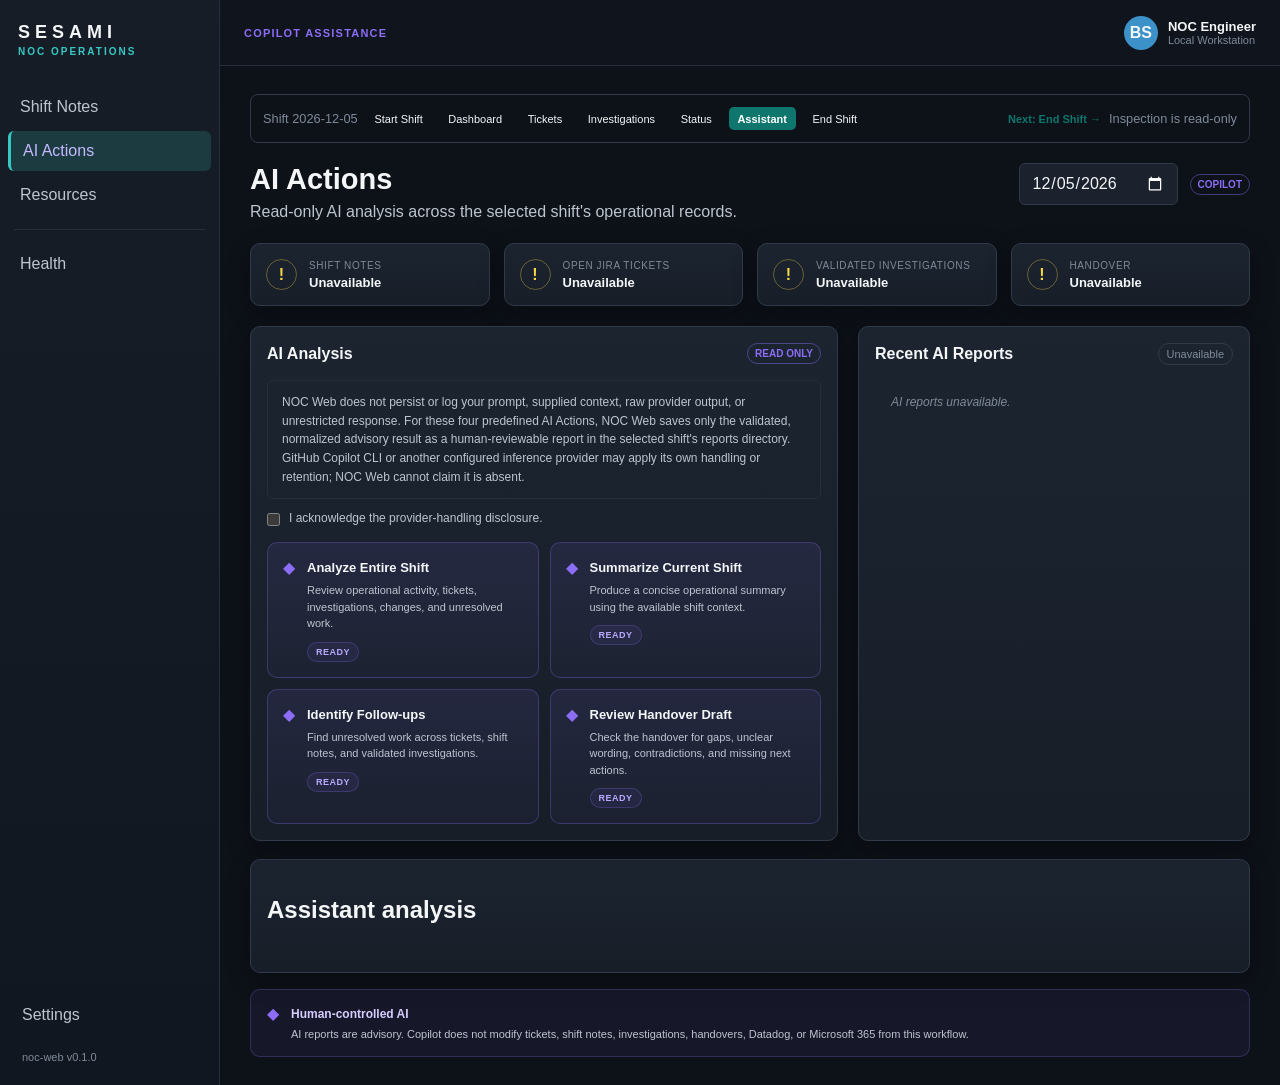
==== commit e812812b: "Complete NOC web operational workflows" ====
--- a/frontend/ai-actions.html
+++ b/frontend/ai-actions.html
@@ -44,6 +44,10 @@
 
                 <a class="nav-item ai active" href="ai-actions.html">
                     AI Actions
+                </a>
+
+                <a class="nav-item" href="resources.html">
+                    Resources
                 </a>
 
                 <div class="nav-divider"></div>
@@ -695,7 +699,8 @@
                 success: "COMPLETE",
                 unavailable: "UNAVAILABLE",
                 timeout: "TIMEOUT",
-                invalid: "INVALID"
+                invalid: "INVALID",
+                "not-invoked": "NOT INVOKED"
             };
             const status = document.createElement("p");
             status.textContent = `Provider Status: ${statuses[response.providerStatus]}`;
--- a/frontend/css/layout.css
+++ b/frontend/css/layout.css
@@ -237,6 +237,10 @@
     margin-bottom: 16px;
 }
 
+.dashboard-actions-grid {
+    grid-template-columns: repeat(3, minmax(0, 1fr));
+}
+
 .dependency-bar {
     display: flex;
     flex-wrap: wrap;
--- a/frontend/css/components.css
+++ b/frontend/css/components.css
@@ -977,6 +977,29 @@
     color:
         var(--text-secondary);
 
+    font-size: 12px;
+    line-height: 1.6;
+}
+
+.investigation-create-panel .form-group {
+    margin: 12px 0;
+}
+
+.investigation-create-panel .form-label {
+    margin-top: 0;
+}
+
+.investigation-create-controls {
+    flex-wrap: wrap;
+}
+
+.investigation-advisory-content {
+    max-height: 360px;
+    overflow: auto;
+    white-space: pre-wrap;
+    overflow-wrap: anywhere;
+    color: var(--text-secondary);
+    font: inherit;
     font-size: 12px;
     line-height: 1.6;
 }
@@ -2062,19 +2085,335 @@
 .workflow-state-unavailable,
 .workflow-state-error { border-color: var(--danger, #ef4444); }
 .workflow-state-read-only { border-color: var(--primary, #0f766e); }
-/* Bounded assistant results remain distinct from operational workflow content. */
-.assistant-disclosure,
+/* Bounded assistant content uses the same dark, advisory panels as AI Actions. */
+.assistant-page-controls {
+    flex-wrap: wrap;
+}
+
+.assistant-interaction {
+    margin-bottom: 16px;
+}
+
+.assistant-intro {
+    margin: 0 0 14px;
+    color: var(--text-secondary);
+    font-size: 13px;
+}
+
+.assistant-question-input {
+    min-height: 150px;
+    line-height: 1.55;
+}
+
+.assistant-question-help {
+    display: block;
+    margin-top: 6px;
+    color: var(--text-muted);
+    font-size: 11px;
+}
+
+.assistant-disclosure {
+    margin: 16px 0 12px;
+    padding: 12px 14px;
+    border: 1px solid var(--border-soft);
+    border-radius: var(--radius-sm);
+    background: var(--bg-secondary);
+    color: var(--text-secondary);
+    font-size: 12px;
+    line-height: 1.55;
+}
+
+.assistant-provider-acknowledgement {
+    display: flex;
+    align-items: flex-start;
+    gap: 9px;
+    margin: 12px 0 16px;
+    color: var(--text-secondary);
+    font-size: 12px;
+}
+
+.assistant-provider-acknowledgement input {
+    margin: 2px 0 0;
+    accent-color: var(--ses-teal);
+}
+
+.assistant-submit:disabled {
+    cursor: not-allowed;
+    opacity: 0.55;
+}
+
+.assistant-shift-guidance {
+    padding: 12px 14px;
+    border: 1px solid var(--border-soft);
+    border-left: 3px solid var(--warning);
+    border-radius: var(--radius-sm);
+    background: var(--bg-secondary);
+    color: var(--text-secondary);
+}
+
+.assistant-shift-guidance a,
+.assistant-result a {
+    color: var(--ses-teal);
+}
+
 .assistant-result {
-    border: 1px solid var(--border-color, #b8c2cc);
-    border-radius: 4px;
-    margin: 1rem 0;
-    padding: 1rem;
+    display: grid;
+    gap: 12px;
+    min-width: 0;
+    margin: 16px 0;
 }
 
 .assistant-result section {
-    margin: 1rem 0;
+    min-width: 0;
+    margin: 0;
+    padding: 14px;
+    border: 1px solid var(--border-soft);
+    border-radius: var(--radius-sm);
+    background: var(--bg-secondary);
+    overflow-wrap: anywhere;
+}
+
+.assistant-result section h2 {
+    margin: 0 0 9px;
+    font-size: 14px;
+}
+
+.assistant-result section ul {
+    margin: 0;
+    padding-left: 20px;
+    color: var(--text-secondary);
+    font-size: 12px;
+    line-height: 1.6;
+}
+
+.assistant-result section p {
+    margin: 0;
+    color: var(--text-secondary);
+    font-size: 12px;
+    line-height: 1.55;
+}
+
+.assistant-provider-provenance {
+    display: grid;
+    grid-template-columns: repeat(3, minmax(0, 1fr));
+    gap: 10px;
+}
+
+.assistant-provider-detail {
+    display: grid;
+    align-content: start;
+    gap: 7px;
+    min-width: 0;
+    padding: 12px;
+    border: 1px solid var(--border-soft);
+    border-radius: var(--radius-sm);
+    background: var(--bg-card);
+}
+
+.assistant-provider-label {
+    color: var(--text-muted);
+    font-size: 10px;
+    font-weight: 800;
+    letter-spacing: 0.8px;
+}
+
+.assistant-provider-detail strong {
+    overflow-wrap: anywhere;
+    color: var(--text-primary);
+    font-size: 13px;
+}
+
+.assistant-provider-status[data-status="success"] strong {
+    color: var(--success);
+}
+
+.assistant-provider-status[data-status="unavailable"] strong,
+.assistant-provider-status[data-status="invalid"] strong {
+    color: var(--danger);
+}
+
+.assistant-provider-status[data-status="timeout"] strong {
+    color: var(--warning);
+}
+
+.assistant-provider-status[data-status="not-invoked"] strong {
+    color: var(--text-muted);
 }
 
 .assistant-limitation {
-    color: var(--danger-color, #8b1e1e);
+    color: var(--danger);
+}
+
+.assistant-result section.assistant-limitation {
+    color: var(--text-secondary);
+}
+
+.resource-groups {
+    display: grid;
+    gap: 16px;
+}
+
+.resource-group {
+    min-width: 0;
+}
+
+.resource-group .panel-header {
+    margin-bottom: 0;
+}
+
+.resource-group .resource-group-summary {
+    cursor: pointer;
+    list-style: none;
+}
+
+.resource-group .resource-group-summary::-webkit-details-marker {
+    display: none;
+}
+
+.resource-group[open] .resource-group-summary {
+    margin-bottom: 14px;
+}
+
+.resource-group-summary::after {
+    color: var(--text-muted);
+    content: "▾";
+    flex: 0 0 auto;
+    font-size: 15px;
+}
+
+.resource-group:not([open]) .resource-group-summary::after {
+    content: "▸";
+}
+
+.resource-group-summary:focus-visible {
+    border-radius: var(--radius-sm);
+    outline: 2px solid var(--ses-teal);
+    outline-offset: 3px;
+}
+
+.resource-group .panel-header h2 {
+    font-size: 15px;
+    letter-spacing: 0.6px;
+}
+
+.resource-grid {
+    display: grid;
+    grid-template-columns: repeat(2, minmax(0, 1fr));
+    gap: 10px;
+}
+
+.resource-card {
+    display: flex;
+    align-items: center;
+    justify-content: space-between;
+    gap: 12px;
+    min-width: 0;
+    padding: 14px;
+    border: 1px solid var(--border);
+    border-radius: var(--radius-sm);
+    background: var(--bg-card);
+    color: var(--text-primary);
+    text-decoration: none;
+    transition: background 120ms ease, border-color 120ms ease, transform 120ms ease;
+}
+
+.resource-card:hover {
+    border-color: var(--ses-teal-dark);
+    background: var(--bg-card-hover);
+    transform: translateY(-1px);
+}
+
+.resource-card-demo {
+    border-color: rgb(242 215 67 / 55%);
+    background: linear-gradient(180deg, rgb(242 215 67 / 10%), rgb(242 215 67 / 4%));
+}
+
+.resource-card-demo:hover {
+    border-color: var(--warning);
+    background: linear-gradient(180deg, rgb(242 215 67 / 16%), rgb(242 215 67 / 7%));
+}
+
+.resource-card-details {
+    display: grid;
+    gap: 6px;
+    min-width: 0;
+}
+
+.resource-card-details strong {
+    overflow-wrap: anywhere;
+    font-size: 13px;
+}
+
+.resource-environment-label {
+    color: var(--text-muted);
+    font-size: 9px;
+    font-weight: 800;
+    letter-spacing: 0.7px;
+}
+
+.resource-card-demo .resource-environment-label {
+    color: var(--warning);
+}
+
+.resource-external-indicator {
+    flex: 0 0 auto;
+    color: var(--ses-teal);
+    font-size: 17px;
+    font-weight: 700;
+}
+
+.resource-card-demo .resource-external-indicator {
+    color: var(--warning);
+}
+
+.resource-navigation-note {
+    margin-bottom: 16px;
+}
+
+.dashboard-quick-links {
+    display: grid;
+    gap: 8px;
+}
+
+.dashboard-resource-link {
+    display: flex;
+    align-items: center;
+    justify-content: space-between;
+    gap: 10px;
+    padding: 10px 12px;
+    border: 1px solid var(--border);
+    border-radius: var(--radius-sm);
+    background: var(--bg-card);
+    color: var(--text-primary);
+    text-decoration: none;
+}
+
+.dashboard-resource-link:hover {
+    border-color: var(--ses-teal-dark);
+    background: var(--bg-card-hover);
+}
+
+.dashboard-resources-link {
+    display: inline-flex;
+    margin-top: 12px;
+    color: var(--ses-teal);
+    font-size: 12px;
+    font-weight: 700;
+    text-decoration: none;
+}
+
+@media (max-width: 650px) {
+    .resource-grid {
+        grid-template-columns: 1fr;
+    }
+}
+
+@media (max-width: 650px) {
+    .assistant-provider-provenance {
+        grid-template-columns: 1fr;
+    }
+
+    .assistant-question-input {
+        min-height: 125px;
+    }
 }
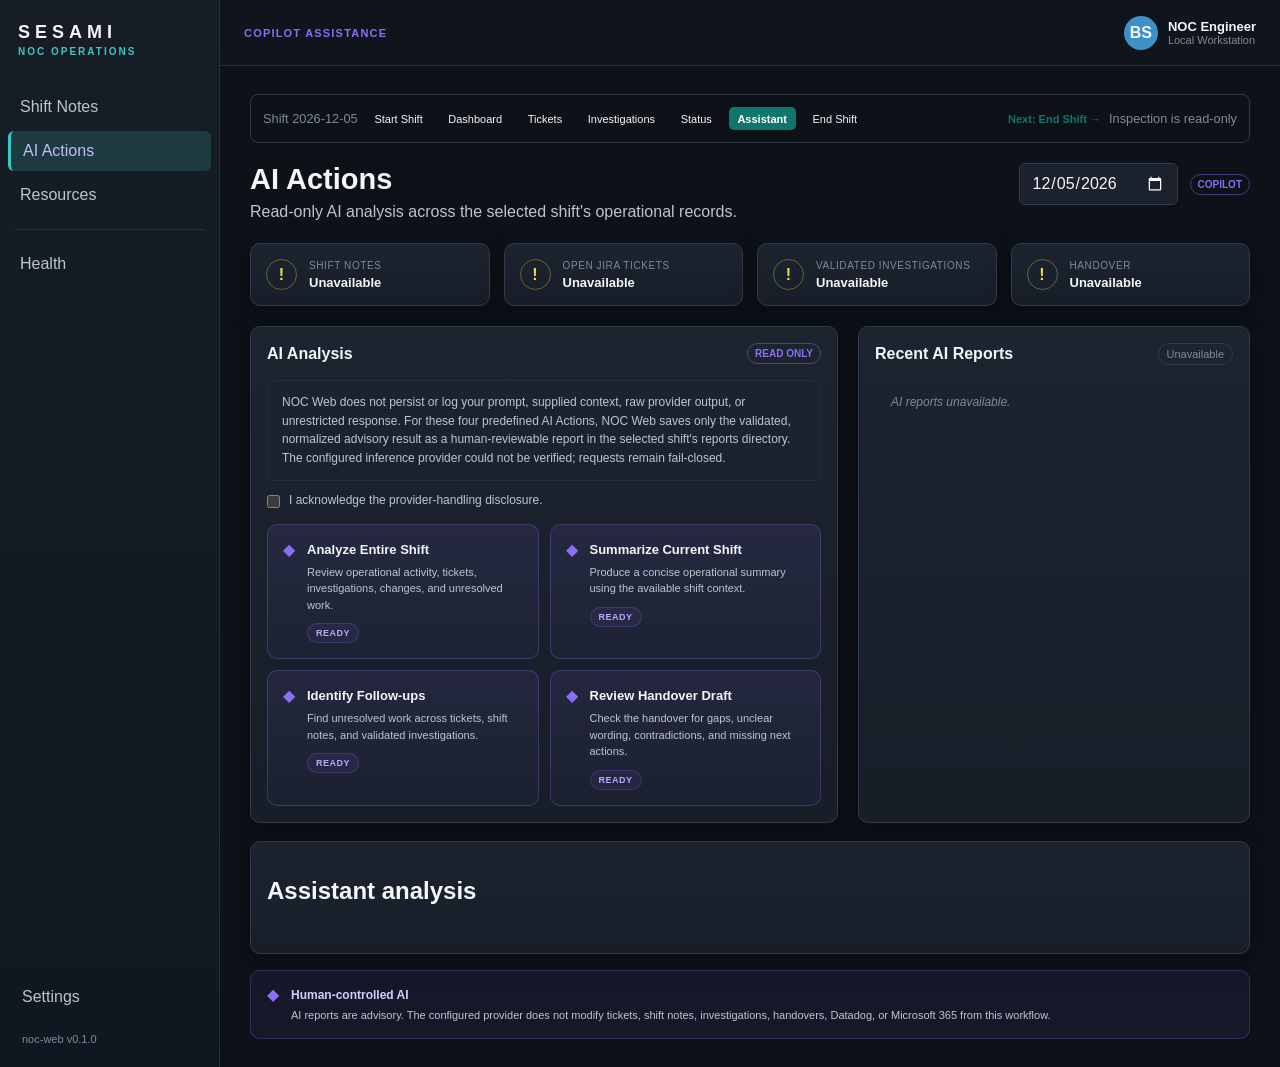
==== commit a9e2388a: "feat: add provider-independent AI assistant" ====
--- a/frontend/ai-actions.html
+++ b/frontend/ai-actions.html
@@ -240,7 +240,7 @@
 
                         <div class="assistant-disclosure">
                             NOC Web does not persist or log your prompt, supplied context, raw provider output, or unrestricted response. For these four predefined AI Actions, NOC Web saves only the validated, normalized advisory result as a human-reviewable report in the selected shift's reports directory.
-                            GitHub Copilot CLI or another configured inference provider may apply its own handling or retention; NOC Web cannot claim it is absent.
+                            <span id="ai-action-provider-notice">The configured inference provider could not be verified; requests remain fail-closed.</span>
                         </div>
 
                         <label class="assistant-provider-acknowledgement">
@@ -406,7 +406,7 @@
                         </strong>
 
                         <p>
-                            AI reports are advisory. Copilot does not modify
+                            AI reports are advisory. The configured provider does not modify
                             tickets, shift notes, investigations, handovers,
                             Datadog, or Microsoft 365 from this workflow.
                         </p>
@@ -468,9 +468,12 @@
     <script type="module">
 
         import {
+            assistantProviderDisclosure,
+            assistantProviderLabel,
             getAiReport,
             getAiReports,
             getDashboard,
+            getProviderHealth,
             getShiftNotes,
             getTickets,
             runAssistantAction as requestAssistantAction,
@@ -542,6 +545,18 @@
             document.querySelector(
                 "#ai-action-provider-disclosure"
             );
+
+        const actionProviderNotice =
+            document.querySelector(
+                "#ai-action-provider-notice"
+            );
+
+        getProviderHealth()
+            .then(health => {
+                actionProviderNotice.textContent =
+                    assistantProviderDisclosure(health.aiProvider);
+            })
+            .catch(() => {});
 
         const actionResult =
             document.querySelector(
@@ -691,7 +706,8 @@
             const section = document.createElement("section");
             section.className = "assistant-provider-provenance";
             const engine = document.createElement("p");
-            engine.textContent = "AI Engine: GitHub Copilot CLI";
+            engine.textContent =
+                `AI Engine: ${assistantProviderLabel(response.provider)}`;
             const invoked = document.createElement("p");
             invoked.textContent =
                 `Provider Invoked: ${response.providerInvoked ? "YES" : "NO"}`;
@@ -709,6 +725,12 @@
         }
 
         function renderAssistantResponse(response, actionLabel) {
+            const completed =
+                response.providerStatus === "success"
+                    && response.status === "complete";
+            const limited =
+                response.providerStatus === "not-invoked"
+                    && response.status === "limited";
             actionResultContent.replaceChildren();
             actionReportSaveWarning.hidden = true;
             actionReportSaveWarning.textContent = "";
@@ -722,7 +744,7 @@
                 const emptyResult = document.createElement("p");
                 emptyResult.className = "assistant-empty-ai-result";
                 emptyResult.textContent =
-                    "Copilot CLI completed successfully but returned no AI-generated observations or recommendations.";
+                    "The configured provider completed successfully but returned no AI-generated observations or recommendations.";
                 actionResultContent.append(emptyResult);
             }
             renderAssistantItems("Source-grounded facts", response.facts);
@@ -749,14 +771,14 @@
 
             renderStatePanel(actionState, {
                 source: "Assistant",
-                kind: response.status === "complete"
+                kind: completed
                     ? "success"
-                    : response.status === "limited"
+                    : limited
                         ? "warning"
                         : "error",
-                message: response.status === "complete"
+                message: completed
                     ? "Advisory answer ready."
-                    : response.status === "limited"
+                    : limited
                         ? "Only limited selected-shift context is available."
                         : "Assistant analysis is unavailable."
             });
@@ -819,12 +841,16 @@
                     await loadReports(workflowContext.shift);
                 }
                 button.querySelector(".ai-action-state").textContent =
-                    response.status === "complete"
+                    response.providerStatus === "success"
                         ? "Complete"
-                        : response.status === "limited"
+                        : response.providerStatus === "not-invoked"
                             ? "Limited"
-                            : "Unavailable";
-                if (response.status === "complete") {
+                            : response.providerStatus === "timeout"
+                                ? "Timed out"
+                                : response.providerStatus === "invalid"
+                                    ? "Invalid response"
+                                    : "Unavailable";
+                if (response.providerStatus === "success") {
                     button.classList.add("is-complete");
                 }
             } catch (error) {
@@ -836,7 +862,7 @@
                         ? "Timed out"
                         : malformed
                             ? "Invalid response"
-                            : "Unavailable";
+                            : "Request failed";
                 renderStatePanel(actionState, {
                     source: "Assistant",
                     kind: timedOut ? "warning" : "error",
--- a/frontend/css/components.css
+++ b/frontend/css/components.css
@@ -2416,4 +2416,184 @@
     .assistant-question-input {
         min-height: 125px;
     }
+}
+
+.active-incidents-panel {
+    min-width: 0;
+}
+
+.investigation-live-incidents {
+    margin-bottom: 20px;
+}
+
+.active-incidents-header,
+.active-incidents-controls,
+.active-incidents-heading,
+.active-incident-heading,
+.active-incident-actions {
+    display: flex;
+    align-items: center;
+    justify-content: space-between;
+    gap: 10px;
+}
+
+.active-incidents-heading {
+    justify-content: flex-start;
+    flex-wrap: wrap;
+}
+
+.active-incidents-heading h2 {
+    margin: 0;
+    font-size: 16px;
+}
+
+.active-incidents-controls {
+    flex: none;
+}
+
+.active-incidents-view-link {
+    margin-right: 10px;
+    color: var(--ses-teal);
+    font-size: 12px;
+    text-decoration: none;
+}
+
+.incident-freshness,
+.incident-severity {
+    display: inline-flex;
+    align-items: center;
+    border: 1px solid var(--border);
+    border-radius: 999px;
+    padding: 4px 8px;
+    font-size: 10px;
+    font-weight: 800;
+    letter-spacing: 0.04em;
+}
+
+.freshness-current {
+    color: var(--success);
+    border-color: rgb(75 201 107 / 45%);
+}
+
+.freshness-stale,
+.freshness-unavailable {
+    color: var(--warning);
+    border-color: rgb(242 215 67 / 45%);
+}
+
+.freshness-refreshing {
+    color: var(--ses-teal);
+    border-color: rgb(37 210 198 / 45%);
+}
+
+.active-incidents-summary {
+    display: flex;
+    align-items: center;
+    flex-wrap: wrap;
+    gap: 8px;
+    margin-top: 12px;
+    font-size: 14px;
+    font-weight: 700;
+}
+
+.incident-severity-count {
+    color: var(--text-secondary);
+    font-size: 11px;
+    font-weight: 600;
+}
+
+.active-incidents-refresh-time,
+.active-incident-meta {
+    margin-top: 6px;
+    color: var(--text-muted);
+    font-size: 11px;
+}
+
+.incident-state-message {
+    margin: 10px 0;
+    font-size: 12px;
+}
+
+.stale-message,
+.unavailable-message {
+    color: var(--warning);
+}
+
+.refreshing-message {
+    color: var(--ses-teal);
+}
+
+.active-incidents-list {
+    display: grid;
+    gap: 9px;
+    margin-top: 12px;
+}
+
+.active-incident {
+    min-width: 0;
+    padding: 11px;
+    border: 1px solid var(--border-soft);
+    border-left: 3px solid var(--ses-teal);
+    border-radius: var(--radius-sm);
+    background: var(--bg-secondary);
+}
+
+.active-incident-heading {
+    align-items: flex-start;
+}
+
+.active-incident-title-group {
+    display: flex;
+    align-items: center;
+    flex-wrap: wrap;
+    gap: 8px;
+    min-width: 0;
+}
+
+.active-incident-title {
+    overflow-wrap: anywhere;
+    font-size: 13px;
+}
+
+.incident-state {
+    flex: none;
+    color: var(--ses-teal);
+    font-size: 10px;
+    font-weight: 800;
+}
+
+.active-incident-summary {
+    margin: 8px 0 0;
+    color: var(--text-secondary);
+    font-size: 12px;
+    overflow-wrap: anywhere;
+}
+
+.active-incident-actions {
+    justify-content: flex-start;
+    flex-wrap: wrap;
+    margin-top: 10px;
+}
+
+.incident-datadog-link {
+    color: var(--ses-teal);
+    font-size: 11px;
+    font-weight: 700;
+    text-decoration: none;
+}
+
+.incident-create-button {
+    padding: 7px 10px;
+    font-size: 11px;
+}
+
+@media (max-width: 650px) {
+    .active-incidents-header {
+        align-items: flex-start;
+        flex-direction: column;
+    }
+
+    .active-incident-heading {
+        flex-direction: column;
+    }
 }
